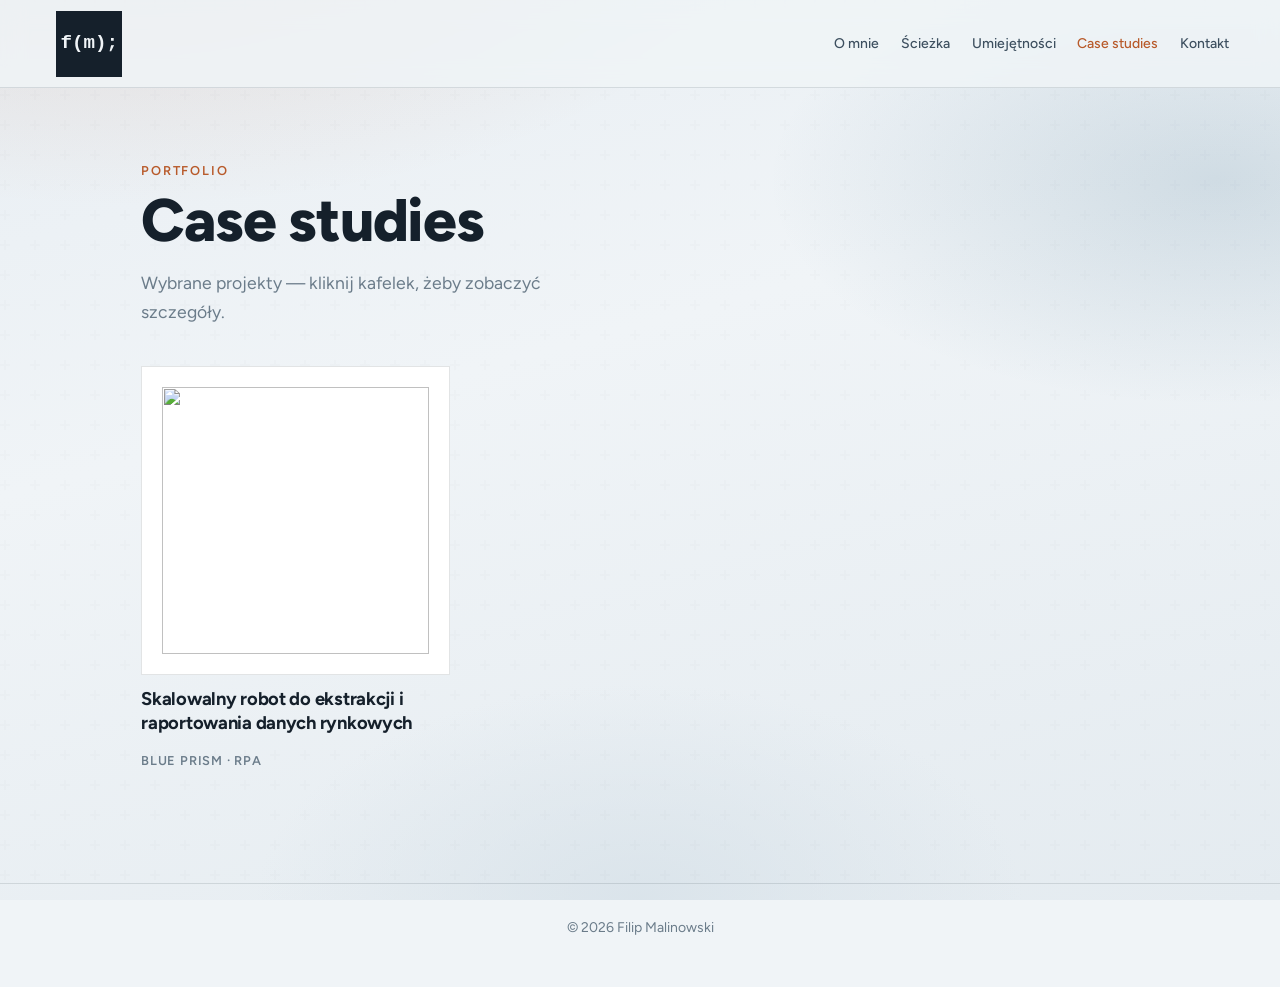
==== case-studies.html @ 64174228 "Add files via upload" ====
<!DOCTYPE html>
<html lang="pl">
<head>
  <meta charset="UTF-8">
  <meta name="viewport" content="width=device-width, initial-scale=1.0">
  <title>Case studies — Filip Malinowski</title>
  <meta name="description" content="Wybrane projekty i realizacje Filipa Malinowskiego.">
  <link rel="preconnect" href="https://fonts.googleapis.com">
  <link rel="preconnect" href="https://fonts.gstatic.com" crossorigin>
  <link href="https://fonts.googleapis.com/css2?family=Figtree:wght@400;500;600;700;800&display=swap" rel="stylesheet">
  <link rel="stylesheet" href="style.css">
</head>
<body>
  <div class="page-bg" aria-hidden="true"></div>

  <header class="site-header">
    <a class="logo" href="index.html">f(m);</a>
    <nav class="nav" aria-label="Główne">
      <a href="index.html#o-mnie">O mnie</a>
      <a href="index.html#sciezka">Ścieżka</a>
      <a href="index.html#umiejetnosci">Umiejętności</a>
      <a href="case-studies.html" aria-current="page">Case studies</a>
      <a href="index.html#kontakt">Kontakt</a>
    </nav>
  </header>

  <main class="page-main cs-page">
    <header class="page-hero">
      <p class="eyebrow">Portfolio</p>
      <h1>Case studies</h1>
      <p class="page-lead">Wybrane projekty — kliknij kafelek, żeby zobaczyć szczegóły.</p>
    </header>

    <section class="section cs-tiles" aria-label="Lista projektów">
      <a class="cs-tile" href="cs1.html">
        <div class="cs-tile-media">
          <img src="assets/Case_studies/cs1/worldometers-fb.jpg" alt="" width="640" height="360">
        </div>
        <h2 class="cs-tile-title">Skalowalny robot do ekstrakcji i raportowania danych rynkowych</h2>
        <p class="cs-tile-tag">Blue Prism · RPA</p>
      </a>
    </section>
  </main>

  <footer class="site-footer">
    <p>© <span id="year"></span> Filip Malinowski</p>
  </footer>

  <script>
    document.getElementById("year").textContent = new Date().getFullYear();
  </script>
</body>
</html>
---- style.css ----
/* Filip Malinowski — CV page
   Direction: cool graphite + copper accent, process-flow atmosphere */

:root {
  --ink: #15202b;
  --ink-soft: #3d4f5f;
  --muted: #6b7c8a;
  --paper: #f0f4f7;
  --paper-deep: #d9e3ea;
  --accent: #b85a2a;
  --accent-deep: #8f431c;
  --line: rgba(21, 32, 43, 0.12);
  --header-h: 5.5rem;
  --ease: cubic-bezier(0.22, 1, 0.36, 1);
  --font-logo: Consolas, "Cascadia Code", "Cascadia Mono", "Courier New", monospace;
  --font-display: "Figtree", sans-serif;
  --font-body: "Figtree", sans-serif;
}

*,
*::before,
*::after {
  box-sizing: border-box;
  margin: 0;
  padding: 0;
}

html {
  scroll-behavior: smooth;
}

body {
  font-family: var(--font-body);
  font-size: 1.0625rem;
  line-height: 1.65;
  color: var(--ink);
  background: var(--paper);
  min-height: 100vh;
  overflow-x: hidden;
}

.page-bg {
  position: fixed;
  inset: 0;
  z-index: -1;
  background:
    radial-gradient(ellipse 90% 60% at 10% -10%, rgba(184, 90, 42, 0.14), transparent 55%),
    radial-gradient(ellipse 70% 50% at 95% 20%, rgba(61, 110, 140, 0.18), transparent 50%),
    radial-gradient(ellipse 50% 40% at 50% 100%, rgba(217, 227, 234, 0.9), transparent 60%),
    linear-gradient(165deg, #e8eef3 0%, #f0f4f7 40%, #e4ebf0 100%);
}

.page-bg::after {
  content: "";
  position: absolute;
  inset: 0;
  opacity: 0.35;
  background-image: url("data:image/svg+xml,%3Csvg width='60' height='60' viewBox='0 0 60 60' xmlns='http://www.w3.org/2000/svg'%3E%3Cg fill='none' fill-rule='evenodd'%3E%3Cg fill='%2315202b' fill-opacity='0.04'%3E%3Cpath d='M36 34v-4h-2v4h-4v2h4v4h2v-4h4v-2h-4zm0-30V0h-2v4h-4v2h4v4h2V6h4V4h-4zM6 34v-4H4v4H0v2h4v4h2v-4h4v-2H6zM6 4V0H4v4H0v2h4v4h2V6h4V4H6z'/%3E%3C/g%3E%3C/g%3E%3C/svg%3E");
}

a {
  color: inherit;
  text-decoration-thickness: 1px;
  text-underline-offset: 0.2em;
  transition: color 0.25s var(--ease);
}

a:hover {
  color: var(--accent);
}

img {
  max-width: 100%;
  display: block;
}

ul {
  list-style: none;
}

/* —— Header —— */
.site-header {
  position: sticky;
  top: 0;
  z-index: 50;
  display: flex;
  align-items: center;
  justify-content: space-between;
  gap: 1.5rem;
  height: var(--header-h);
  padding: 0 clamp(1.25rem, 4vw, 3.5rem);
  background: rgba(240, 244, 247, 0.82);
  backdrop-filter: blur(12px);
  border-bottom: 1px solid var(--line);
}

.logo {
  font-family: var(--font-logo);
  font-weight: 700;
  font-size: 1.2rem;
  letter-spacing: 0;
  text-decoration: none;
  color: #f0f4f7;
  background: var(--ink);
  width: 4.125rem;
  height: 4.125rem;
  margin: 5px;
  display: inline-flex;
  align-items: center;
  justify-content: center;
  flex-shrink: 0;
  transition: background 0.25s var(--ease), color 0.25s var(--ease);
}

.logo:hover {
  background: var(--accent);
  color: #fff;
}

.nav {
  display: flex;
  flex-wrap: wrap;
  justify-content: flex-end;
  gap: 0.35rem 1.35rem;
}

.nav a {
  font-size: 0.875rem;
  font-weight: 500;
  color: var(--ink-soft);
  text-decoration: none;
}

.nav a:hover {
  color: var(--accent);
}

/* —— Hero —— */
.hero {
  display: grid;
  grid-template-columns: 1.15fr 0.85fr;
  gap: clamp(2rem, 5vw, 4rem);
  align-items: center;
  min-height: calc(100vh - var(--header-h));
  padding: clamp(2.5rem, 6vw, 5rem) clamp(1.25rem, 4vw, 3.5rem);
  animation: fade-up 0.9s var(--ease) both;
}

.hero-brand {
  font-family: var(--font-display);
  font-weight: 800;
  font-size: clamp(2.75rem, 6.5vw, 4.75rem);
  line-height: 0.95;
  letter-spacing: -0.03em;
  color: var(--ink);
  margin-bottom: 1.25rem;
  animation: fade-up 0.9s var(--ease) 0.08s both;
}

.hero h1 {
  font-family: var(--font-display);
  font-weight: 700;
  font-size: clamp(1.35rem, 2.8vw, 1.85rem);
  line-height: 1.25;
  letter-spacing: -0.02em;
  color: var(--ink-soft);
  max-width: 22ch;
  margin-bottom: 1.25rem;
  animation: fade-up 0.9s var(--ease) 0.16s both;
}

.hero-lead {
  max-width: 36ch;
  color: var(--muted);
  margin-bottom: 2rem;
  animation: fade-up 0.9s var(--ease) 0.24s both;
}

.hero-actions {
  display: flex;
  flex-wrap: wrap;
  gap: 0.75rem 1rem;
  animation: fade-up 0.9s var(--ease) 0.32s both;
}

.btn {
  display: inline-flex;
  align-items: center;
  justify-content: center;
  padding: 0.85rem 1.5rem;
  font-family: var(--font-body);
  font-size: 0.95rem;
  font-weight: 600;
  text-decoration: none;
  border: 1.5px solid transparent;
  transition: background 0.3s var(--ease), color 0.3s var(--ease), border-color 0.3s var(--ease), transform 0.3s var(--ease);
}

.btn:hover {
  transform: translateY(-2px);
}

.btn-primary {
  background: var(--accent);
  color: #fff;
}

.btn-primary:hover {
  background: var(--accent-deep);
  color: #fff;
}

.btn-ghost {
  background: transparent;
  border-color: var(--ink);
  color: var(--ink);
}

.btn-ghost:hover {
  border-color: var(--accent);
  color: var(--accent);
}

.btn-download {
  gap: 0.55rem;
  background: var(--ink);
  border-color: var(--ink);
  color: #f0f4f7;
}

.btn-download:hover {
  background: var(--accent);
  border-color: var(--accent);
  color: #fff;
}

.btn-icon {
  flex-shrink: 0;
}

.hero-visual {
  position: relative;
  height: min(62vh, 480px);
  min-height: 280px;
  color: var(--accent);
  animation: fade-in 1.1s var(--ease) 0.2s both;
}

.flow-grid {
  position: absolute;
  inset: 8% 5%;
  display: grid;
  grid-template-columns: repeat(3, 1fr);
  grid-template-rows: repeat(3, 1fr);
  gap: 1rem;
}

.flow-grid span {
  background: linear-gradient(145deg, rgba(61, 110, 140, 0.12), rgba(184, 90, 42, 0.08));
  border: 1px solid var(--line);
  transform-origin: center;
  animation: block-pulse 4.5s var(--ease) infinite;
}

.flow-grid span:nth-child(1) { animation-delay: 0s; }
.flow-grid span:nth-child(2) { animation-delay: 0.35s; }
.flow-grid span:nth-child(3) { animation-delay: 0.7s; }
.flow-grid span:nth-child(4) { animation-delay: 0.2s; }
.flow-grid span:nth-child(5) {
  background: linear-gradient(145deg, rgba(184, 90, 42, 0.22), rgba(61, 110, 140, 0.1));
  animation-delay: 0.55s;
}
.flow-grid span:nth-child(6) { animation-delay: 0.9s; }
.flow-grid span:nth-child(7) { animation-delay: 0.4s; }
.flow-grid span:nth-child(8) { animation-delay: 0.75s; }
.flow-grid span:nth-child(9) { animation-delay: 1.1s; }

.flow-lines {
  position: absolute;
  inset: 0;
  width: 100%;
  height: 100%;
  opacity: 0.55;
  animation: draw-flow 2.2s var(--ease) 0.4s both;
}

.flow-lines path {
  stroke-dasharray: 600;
  stroke-dashoffset: 600;
  animation: stroke-draw 2s var(--ease) 0.5s forwards;
}

.flow-lines path:nth-of-type(2) {
  animation-delay: 0.9s;
}

/* —— Sections —— */
.section {
  padding: clamp(1.75rem, 4vw, 3rem) clamp(1.25rem, 4vw, 3.5rem);
  max-width: 1100px;
  margin: 0 auto;
}

.section-head {
  margin-bottom: 2rem;
}

.eyebrow {
  font-size: 0.8rem;
  font-weight: 600;
  letter-spacing: 0.14em;
  text-transform: uppercase;
  color: var(--accent);
  margin-bottom: 0.5rem;
}

.section-head h2 {
  font-family: var(--font-display);
  font-weight: 700;
  font-size: clamp(1.75rem, 3.5vw, 2.35rem);
  letter-spacing: -0.02em;
  line-height: 1.15;
}

.about-text {
  max-width: 58ch;
  color: var(--ink-soft);
  font-size: 1.1rem;
}

.about-layout {
  display: grid;
  grid-template-columns: 1fr minmax(200px, 280px);
  gap: clamp(1.75rem, 4vw, 3rem);
  align-items: center;
}

.about-photo {
  margin: 0;
  justify-self: end;
}

.about-photo img {
  width: 100%;
  height: auto;
  aspect-ratio: 4 / 5;
  object-fit: cover;
  object-position: center top;
  border-radius: 1.25rem;
  display: block;
}

/* —— Path / milestones —— */
.path-lead {
  margin-top: 0.75rem;
  color: var(--muted);
  max-width: 40ch;
}

.milestones {
  list-style: none;
  display: flex;
  flex-direction: column;
  gap: 0.35rem;
  border-left: 2px solid var(--line);
  margin-left: 0.7rem;
  padding-left: 0;
}

.milestone {
  position: relative;
  padding-left: clamp(1.5rem, 3vw, 2.25rem);
}

.milestone-toggle {
  width: 100%;
  display: grid;
  grid-template-columns: 1fr auto;
  gap: 0.75rem 1rem;
  align-items: start;
  padding: 1rem 0.35rem 1rem 0;
  border: none;
  background: transparent;
  text-align: left;
  cursor: pointer;
  color: inherit;
  font-family: inherit;
  transition: color 0.25s var(--ease);
}

.milestone-toggle:hover .milestone-title {
  color: var(--accent);
}

.milestone-dot {
  position: absolute;
  left: -0.7rem;
  top: 1.35rem;
  width: 14px;
  height: 14px;
  margin-left: -7px;
  border-radius: 50%;
  background: var(--paper);
  border: 2.5px solid var(--accent);
  box-sizing: border-box;
  transition: transform 0.4s var(--ease), background 0.35s var(--ease), box-shadow 0.4s var(--ease);
  z-index: 1;
}

.milestone[data-type="edu"] .milestone-dot {
  border-color: #3d6e8c;
}

.milestone.is-open .milestone-dot {
  background: var(--accent);
  transform: scale(1.35);
  box-shadow: 0 0 0 6px rgba(184, 90, 42, 0.18);
}

.milestone[data-type="edu"].is-open .milestone-dot {
  background: #3d6e8c;
  box-shadow: 0 0 0 6px rgba(61, 110, 140, 0.18);
}

.milestone-summary {
  display: flex;
  flex-direction: column;
  gap: 0.3rem;
  min-width: 0;
}

.milestone-top {
  display: flex;
  flex-wrap: wrap;
  align-items: center;
  gap: 0.5rem 0.75rem;
}

.milestone-top time {
  font-size: 0.85rem;
  font-weight: 600;
  color: var(--accent);
}

.milestone[data-type="edu"] .milestone-top time {
  color: #3d6e8c;
}

.milestone-badge {
  font-size: 0.7rem;
  font-weight: 600;
  letter-spacing: 0.08em;
  text-transform: uppercase;
  color: var(--muted);
  border: 1px solid var(--line);
  padding: 0.15rem 0.45rem;
}

.milestone-title {
  font-family: var(--font-display);
  font-size: clamp(1.05rem, 2.2vw, 1.25rem);
  font-weight: 700;
  line-height: 1.3;
  color: var(--ink);
  transition: color 0.25s var(--ease);
}

.milestone-place {
  font-size: 0.92rem;
  color: var(--muted);
  line-height: 1.4;
}

.milestone-chevron {
  width: 1.35rem;
  height: 1.35rem;
  margin-top: 0.15rem;
  position: relative;
  flex-shrink: 0;
  transition: transform 0.4s var(--ease);
}

.milestone-chevron::before,
.milestone-chevron::after {
  content: "";
  position: absolute;
  top: 50%;
  left: 50%;
  background: var(--ink-soft);
  transition: transform 0.4s var(--ease), opacity 0.3s var(--ease);
}

.milestone-chevron::before {
  width: 12px;
  height: 2px;
  transform: translate(-50%, -50%);
}

.milestone-chevron::after {
  width: 2px;
  height: 12px;
  transform: translate(-50%, -50%);
}

.milestone.is-open .milestone-chevron {
  transform: rotate(90deg);
}

.milestone.is-open .milestone-chevron::after {
  opacity: 0;
  transform: translate(-50%, -50%) scaleY(0);
}

.milestone-panel {
  display: grid;
  grid-template-rows: 0fr;
  transition: grid-template-rows 0.45s var(--ease);
}

.milestone.is-open .milestone-panel {
  grid-template-rows: 1fr;
}

.milestone-panel-inner {
  overflow: hidden;
  min-height: 0;
}

.milestone-panel-inner ul {
  display: flex;
  flex-direction: column;
  gap: 0.5rem;
  padding: 0 0 1.35rem;
  opacity: 0;
  transform: translateY(-0.5rem);
  transition: opacity 0.35s var(--ease) 0.05s, transform 0.4s var(--ease) 0.05s;
}

.milestone.is-open .milestone-panel-inner ul {
  opacity: 1;
  transform: translateY(0);
}

.milestone-panel-inner li {
  position: relative;
  padding-left: 1.1rem;
  color: var(--ink-soft);
  font-size: 0.98rem;
}

.milestone-panel-inner li::before {
  content: "";
  position: absolute;
  left: 0;
  top: 0.7em;
  width: 0.4rem;
  height: 1.5px;
  background: var(--accent);
}

.milestone[data-type="edu"] .milestone-panel-inner li::before {
  background: #3d6e8c;
}

/* —— Skills —— */
.skills-lead {
  margin-top: 0.75rem;
  color: var(--muted);
  max-width: 40ch;
}

.skills-icons {
  display: grid;
  grid-template-columns: repeat(6, minmax(0, 1fr));
  gap: clamp(1.25rem, 3vw, 2rem);
  list-style: none;
  margin-top: 0.5rem;
}

.skills-icons li {
  display: flex;
  flex-direction: column;
  align-items: center;
  gap: 0.75rem;
  text-align: center;
}

.skills-icons img {
  width: 3.5rem;
  height: 3.5rem;
  object-fit: contain;
  display: block;
  transition: transform 0.35s var(--ease);
}

.skills-icons li:hover img {
  transform: translateY(-4px);
}

.skills-icons span {
  font-family: var(--font-display);
  font-size: 0.95rem;
  font-weight: 600;
  color: var(--ink-soft);
}

/* —— Contact —— */
.contact {
  max-width: 1100px;
}

.contact-lead {
  margin-top: 0.75rem;
  color: var(--muted);
  max-width: 36ch;
}

.contact-layout {
  display: grid;
  grid-template-columns: minmax(18rem, 1.2fr) minmax(12rem, 0.8fr);
  gap: clamp(2rem, 5vw, 3.5rem);
  align-items: start;
  max-width: none;
}

.contact-list {
  display: flex;
  flex-direction: column;
  gap: 1.5rem;
  margin-top: 0;
}

.contact-list li {
  display: flex;
  flex-direction: column;
  gap: 0.35rem;
  padding-bottom: 1.25rem;
  border-bottom: 1px solid var(--line);
}

.contact-list span {
  font-size: 0.8rem;
  font-weight: 600;
  letter-spacing: 0.08em;
  text-transform: uppercase;
  color: var(--muted);
}

.contact-list a {
  font-family: var(--font-display);
  font-weight: 600;
  font-size: 1.15rem;
  text-decoration: none;
}

.contact-list a:hover {
  color: var(--accent);
}

.contact-form {
  display: flex;
  flex-direction: column;
  gap: 1.25rem;
  padding: clamp(1.25rem, 3vw, 1.75rem);
  border: 1.5px solid var(--line);
}

.form-row {
  display: flex;
  flex-direction: column;
  gap: 0.4rem;
}

.form-row label {
  font-size: 0.8rem;
  font-weight: 600;
  letter-spacing: 0.08em;
  text-transform: uppercase;
  color: var(--muted);
}

.form-row input,
.form-row textarea {
  font-family: var(--font-body);
  font-size: 1rem;
  color: var(--ink);
  background: transparent;
  border: none;
  border-bottom: 1.5px solid var(--line);
  padding: 0.65rem 0;
  outline: none;
  resize: vertical;
  transition: border-color 0.25s var(--ease);
}

.form-row input::placeholder,
.form-row textarea::placeholder {
  color: rgba(107, 124, 138, 0.55);
}

.form-row input:focus,
.form-row textarea:focus {
  border-bottom-color: var(--accent);
}

.form-honey {
  position: absolute;
  left: -9999px;
  opacity: 0;
  height: 0;
  width: 0;
  pointer-events: none;
}

.contact-form .btn {
  align-self: flex-start;
  margin-top: 0.25rem;
  cursor: pointer;
  border: none;
}

.contact-form .btn:disabled {
  opacity: 0.65;
  cursor: wait;
  transform: none;
}

.form-status {
  font-size: 0.95rem;
  color: var(--ink-soft);
}

.form-status.is-success {
  color: #2f6b4f;
}

.form-status.is-error {
  color: #a33b2b;
}

/* —— Case studies page —— */
.page-main {
  padding-bottom: clamp(2rem, 5vw, 4rem);
}

.page-hero {
  padding: clamp(2.5rem, 6vw, 4.5rem) clamp(1.25rem, 4vw, 3.5rem) clamp(1.5rem, 3vw, 2rem);
  max-width: 1100px;
  margin: 0 auto;
  animation: fade-up 0.8s var(--ease) both;
}

.page-hero h1 {
  font-family: var(--font-display);
  font-weight: 800;
  font-size: clamp(2.4rem, 5.5vw, 3.75rem);
  letter-spacing: -0.02em;
  line-height: 1.05;
  margin-bottom: 1rem;
}

.page-lead {
  max-width: 42ch;
  color: var(--muted);
  font-size: 1.1rem;
}

.nav a[aria-current="page"] {
  color: var(--accent);
}

.cs-tiles {
  display: grid;
  grid-template-columns: repeat(auto-fill, minmax(min(100%, 300px), 1fr));
  gap: clamp(1.5rem, 3vw, 2.25rem);
  max-width: 1100px;
  padding-top: 0.5rem;
}

.cs-tile {
  display: flex;
  flex-direction: column;
  gap: 0.85rem;
  text-decoration: none;
  color: inherit;
  outline: none;
  transition: transform 0.35s var(--ease);
}

.cs-tile:hover,
.cs-tile:focus-visible {
  transform: translateY(-4px);
}

.cs-tile-media {
  position: relative;
  overflow: hidden;
  aspect-ratio: 1 / 1;
  background: #fff;
  border: 1.5px solid var(--line);
  display: flex;
  align-items: center;
  justify-content: center;
  padding: 1.25rem;
  transition: border-color 0.35s var(--ease), box-shadow 0.35s var(--ease);
}

.cs-tile:hover .cs-tile-media,
.cs-tile:focus-visible .cs-tile-media {
  border-color: var(--accent);
  box-shadow: 0 0 0 3px rgba(184, 90, 42, 0.18);
}

.cs-tile-media img {
  width: 100%;
  height: 100%;
  object-fit: contain;
  display: block;
  transition: transform 0.5s var(--ease), filter 0.35s var(--ease);
}

.cs-tile:hover .cs-tile-media img,
.cs-tile:focus-visible .cs-tile-media img {
  transform: scale(1.03);
  filter: brightness(1.04);
}

.cs-tile-title {
  font-family: var(--font-display);
  font-size: 1.15rem;
  font-weight: 700;
  line-height: 1.3;
  letter-spacing: -0.015em;
  color: var(--ink);
  transition: color 0.25s var(--ease);
}

.cs-tile:hover .cs-tile-title,
.cs-tile:focus-visible .cs-tile-title {
  color: var(--accent);
}

.cs-tile-tag {
  font-size: 0.8rem;
  font-weight: 600;
  letter-spacing: 0.06em;
  text-transform: uppercase;
  color: var(--muted);
}

/* —— Case study detail —— */
.cs-detail-top {
  max-width: 1100px;
  padding-bottom: 0;
}

.cs-detail-top .cs-back {
  margin-bottom: 0;
}

.cs-layout {
  display: grid;
  grid-template-columns: minmax(10rem, 13rem) minmax(0, 1fr);
  gap: clamp(1rem, 2.5vw, 1.75rem);
  align-items: start;
  max-width: 1200px;
  padding-top: 1.5rem;
}

.cs-toc {
  position: sticky;
  top: calc(var(--header-h) + 1.25rem);
}

.cs-toc-label {
  font-size: 0.75rem;
  font-weight: 600;
  letter-spacing: 0.12em;
  text-transform: uppercase;
  color: var(--muted);
  margin-bottom: 1rem;
}

.cs-toc-nav {
  list-style: none;
  display: flex;
  flex-direction: column;
  gap: 0.65rem;
  border-left: 2px solid var(--line);
  padding-left: 1rem;
}

.cs-toc-nav a {
  display: block;
  font-size: 0.92rem;
  font-weight: 500;
  line-height: 1.35;
  color: var(--ink-soft);
  text-decoration: none;
  transition: color 0.25s var(--ease);
}

.cs-toc-nav a:hover {
  color: var(--accent);
}

.cs-back {
  display: inline-block;
  font-size: 0.9rem;
  font-weight: 600;
  color: var(--muted);
  text-decoration: none;
  margin-bottom: 1.75rem;
  transition: color 0.25s var(--ease);
}

.cs-back:hover {
  color: var(--accent);
}

.cs-article .case-tag {
  display: inline-block;
  font-size: 0.7rem;
  font-weight: 600;
  letter-spacing: 0.1em;
  text-transform: uppercase;
  color: var(--accent);
  border: 1px solid rgba(184, 90, 42, 0.35);
  padding: 0.2rem 0.5rem;
  margin-bottom: 1rem;
}

.cs-article-header {
  display: grid;
  grid-template-columns: minmax(0, 1fr) minmax(9rem, 11rem);
  gap: clamp(1.25rem, 3vw, 2rem);
  align-items: start;
  margin-bottom: 2rem;
}

.cs-article-header h1 {
  font-family: var(--font-display);
  font-size: clamp(1.6rem, 3.5vw, 2.35rem);
  font-weight: 700;
  letter-spacing: -0.02em;
  line-height: 1.2;
  margin: 0;
}

.cs-hero-image {
  margin: 0;
  padding: 0.85rem;
  background: #fff;
  border: 1.5px solid var(--line);
  align-self: start;
}

.cs-hero-image img {
  width: 100%;
  height: auto;
  display: block;
  object-fit: contain;
}

.cs-body {
  display: flex;
  flex-direction: column;
  gap: 1.75rem;
  min-width: 0;
}

.cs-content-row {
  display: grid;
  grid-template-columns: minmax(0, 1fr) minmax(11rem, 15rem);
  gap: clamp(1rem, 2.5vw, 1.75rem);
  align-items: start;
}

.cs-diagram {
  margin: 0;
  position: sticky;
  top: calc(var(--header-h) + 1rem);
}

.cs-diagram img {
  width: 100%;
  height: auto;
  display: block;
  background: transparent;
}

.cs-result {
  margin: clamp(2rem, 4vw, 2.75rem) 0 0;
}

.cs-result figcaption {
  font-size: 0.8rem;
  font-weight: 600;
  letter-spacing: 0.08em;
  text-transform: uppercase;
  color: var(--muted);
  margin-bottom: 0.75rem;
}

.cs-result img {
  width: 100%;
  height: auto;
  display: block;
  border: 1.5px solid var(--line);
  background: #fff;
}

.cs-body section {
  scroll-margin-top: calc(var(--header-h) + 1rem);
}

.cs-body h2 {
  font-family: var(--font-display);
  font-size: 1.15rem;
  font-weight: 700;
  margin-bottom: 0.65rem;
  color: var(--ink);
}

.cs-body p {
  color: var(--ink-soft);
  font-size: 1.05rem;
  max-width: 58ch;
}

.cs-body code {
  font-family: var(--font-logo);
  font-size: 0.88em;
  color: var(--ink);
  background: rgba(21, 32, 43, 0.06);
  padding: 0.1em 0.35em;
}

.cs-cta {
  margin-top: clamp(2.5rem, 5vw, 3.5rem);
  padding: clamp(1.5rem, 3.5vw, 2rem);
  border: 1.5px solid var(--line);
  display: grid;
  grid-template-columns: 1fr auto;
  gap: 1rem 1.5rem;
  align-items: end;
}

.cs-cta .eyebrow {
  grid-column: 1 / -1;
  margin-bottom: 0;
}

.cs-cta h2 {
  font-family: var(--font-display);
  font-size: clamp(1.35rem, 2.8vw, 1.75rem);
  font-weight: 700;
  letter-spacing: -0.02em;
  margin: 0;
  grid-column: 1;
}

.cs-cta p:not(.eyebrow) {
  color: var(--ink-soft);
  max-width: 40ch;
  margin: 0;
  grid-column: 1;
}

.cs-cta .btn {
  text-decoration: none;
  justify-self: end;
  align-self: center;
  grid-column: 2;
  grid-row: 2 / 4;
}

@media (max-width: 640px) {
  .cs-cta {
    grid-template-columns: 1fr;
  }

  .cs-cta .btn {
    grid-column: 1;
    grid-row: auto;
    justify-self: start;
  }
}

/* —— Footer —— */
.site-footer {
  padding: 2rem clamp(1.25rem, 4vw, 3.5rem) 3rem;
  border-top: 1px solid var(--line);
  text-align: center;
}

.site-footer p {
  font-size: 0.875rem;
  color: var(--muted);
}

/* —— Motion —— */
@keyframes fade-up {
  from {
    opacity: 0;
    transform: translateY(1.25rem);
  }
  to {
    opacity: 1;
    transform: translateY(0);
  }
}

@keyframes fade-in {
  from { opacity: 0; }
  to { opacity: 1; }
}

@keyframes block-pulse {
  0%, 100% { opacity: 0.55; transform: scale(1); }
  50% { opacity: 1; transform: scale(1.02); }
}

@keyframes stroke-draw {
  to { stroke-dashoffset: 0; }
}

@keyframes draw-flow {
  from { opacity: 0; }
  to { opacity: 0.55; }
}

@media (prefers-reduced-motion: reduce) {
  html { scroll-behavior: auto; }

  *,
  *::before,
  *::after {
    animation-duration: 0.01ms !important;
    animation-iteration-count: 1 !important;
    transition-duration: 0.01ms !important;
  }
}

/* —— Responsive —— */
@media (max-width: 900px) {
  .hero {
    grid-template-columns: 1fr;
    min-height: auto;
    padding-top: 2.5rem;
    padding-bottom: 2rem;
  }

  .hero-visual {
    order: -1;
    height: 220px;
    min-height: 200px;
  }

  .about-layout {
    grid-template-columns: 1fr;
  }

  .about-photo {
    justify-self: center;
    max-width: 220px;
    order: -1;
  }

  .contact-layout {
    grid-template-columns: 1fr;
  }

  .cs-layout {
    grid-template-columns: 1fr;
  }

  .cs-toc {
    position: static;
    padding-bottom: 1rem;
    border-bottom: 1px solid var(--line);
  }

  .cs-content-row {
    grid-template-columns: 1fr;
  }

  .cs-diagram {
    position: static;
    max-width: 280px;
    margin-inline: auto;
  }

  .cs-article-header {
    grid-template-columns: 1fr;
  }

  .cs-hero-image {
    max-width: 180px;
  }

  .skills-icons {
    grid-template-columns: repeat(3, minmax(0, 1fr));
  }
}

@media (max-width: 640px) {
  .site-header {
    flex-direction: column;
    height: auto;
    padding: 1rem 1.25rem;
    align-items: flex-start;
  }

  .nav {
    justify-content: flex-start;
    gap: 0.5rem 1rem;
  }

  .nav a {
    font-size: 0.8rem;
  }

  .skills-icons {
    grid-template-columns: repeat(2, minmax(0, 1fr));
  }
}
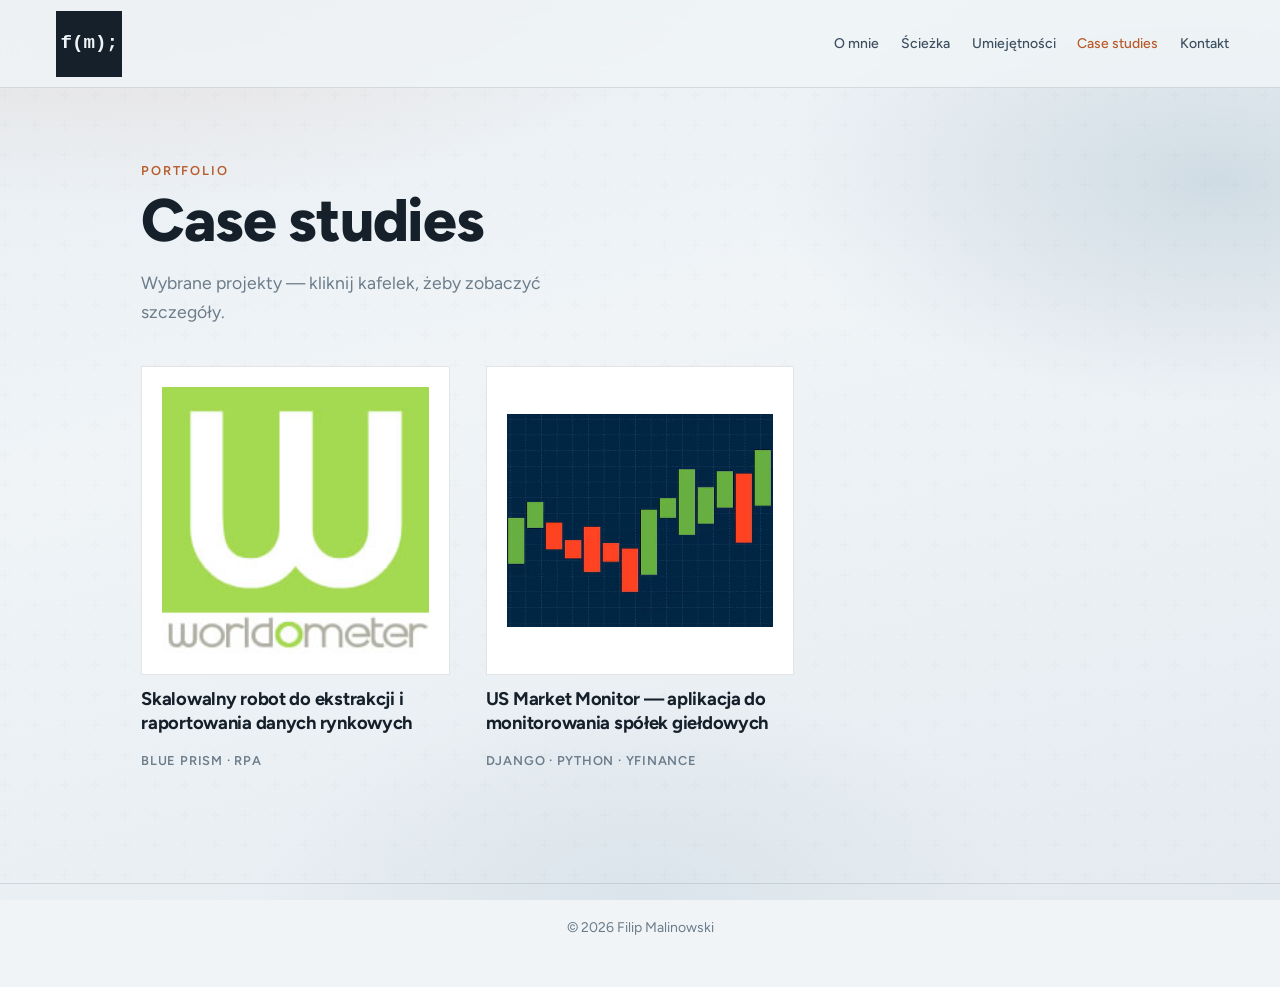
==== commit 37a6f176: "Aktualizacja i dodanie plików projektu" ====
--- a/case-studies.html
+++ b/case-studies.html
@@ -1,53 +1,61 @@
-<!DOCTYPE html>
-<html lang="pl">
-<head>
-  <meta charset="UTF-8">
-  <meta name="viewport" content="width=device-width, initial-scale=1.0">
-  <title>Case studies — Filip Malinowski</title>
-  <meta name="description" content="Wybrane projekty i realizacje Filipa Malinowskiego.">
-  <link rel="preconnect" href="https://fonts.googleapis.com">
-  <link rel="preconnect" href="https://fonts.gstatic.com" crossorigin>
-  <link href="https://fonts.googleapis.com/css2?family=Figtree:wght@400;500;600;700;800&display=swap" rel="stylesheet">
-  <link rel="stylesheet" href="style.css">
-</head>
-<body>
-  <div class="page-bg" aria-hidden="true"></div>
-
-  <header class="site-header">
-    <a class="logo" href="index.html">f(m);</a>
-    <nav class="nav" aria-label="Główne">
-      <a href="index.html#o-mnie">O mnie</a>
-      <a href="index.html#sciezka">Ścieżka</a>
-      <a href="index.html#umiejetnosci">Umiejętności</a>
-      <a href="case-studies.html" aria-current="page">Case studies</a>
-      <a href="index.html#kontakt">Kontakt</a>
-    </nav>
-  </header>
-
-  <main class="page-main cs-page">
-    <header class="page-hero">
-      <p class="eyebrow">Portfolio</p>
-      <h1>Case studies</h1>
-      <p class="page-lead">Wybrane projekty — kliknij kafelek, żeby zobaczyć szczegóły.</p>
-    </header>
-
-    <section class="section cs-tiles" aria-label="Lista projektów">
-      <a class="cs-tile" href="cs1.html">
-        <div class="cs-tile-media">
-          <img src="assets/Case_studies/cs1/worldometers-fb.jpg" alt="" width="640" height="360">
-        </div>
-        <h2 class="cs-tile-title">Skalowalny robot do ekstrakcji i raportowania danych rynkowych</h2>
-        <p class="cs-tile-tag">Blue Prism · RPA</p>
-      </a>
-    </section>
-  </main>
-
-  <footer class="site-footer">
-    <p>© <span id="year"></span> Filip Malinowski</p>
-  </footer>
-
-  <script>
-    document.getElementById("year").textContent = new Date().getFullYear();
-  </script>
-</body>
-</html>
+<!DOCTYPE html>
+<html lang="pl">
+<head>
+  <meta charset="UTF-8">
+  <meta name="viewport" content="width=device-width, initial-scale=1.0">
+  <title>Case studies — Filip Malinowski</title>
+  <meta name="description" content="Wybrane projekty i realizacje Filipa Malinowskiego.">
+  <link rel="preconnect" href="https://fonts.googleapis.com">
+  <link rel="preconnect" href="https://fonts.gstatic.com" crossorigin>
+  <link href="https://fonts.googleapis.com/css2?family=Figtree:wght@400;500;600;700;800&display=swap" rel="stylesheet">
+  <link rel="stylesheet" href="style.css">
+</head>
+<body>
+  <div class="page-bg" aria-hidden="true"></div>
+
+  <header class="site-header">
+    <a class="logo" href="index.html">f(m);</a>
+    <nav class="nav" aria-label="Główne">
+      <a href="index.html#o-mnie">O mnie</a>
+      <a href="index.html#sciezka">Ścieżka</a>
+      <a href="index.html#umiejetnosci">Umiejętności</a>
+      <a href="case-studies.html" aria-current="page">Case studies</a>
+      <a href="index.html#kontakt">Kontakt</a>
+    </nav>
+  </header>
+
+  <main class="page-main cs-page">
+    <header class="page-hero">
+      <p class="eyebrow">Portfolio</p>
+      <h1>Case studies</h1>
+      <p class="page-lead">Wybrane projekty — kliknij kafelek, żeby zobaczyć szczegóły.</p>
+    </header>
+
+    <section class="section cs-tiles" aria-label="Lista projektów">
+      <a class="cs-tile" href="cs1.html">
+        <div class="cs-tile-media">
+          <img src="assets/Case_studies/cs1/worldometers-fb.jpg" alt="" width="640" height="360">
+        </div>
+        <h2 class="cs-tile-title">Skalowalny robot do ekstrakcji i raportowania danych rynkowych</h2>
+        <p class="cs-tile-tag">Blue Prism · RPA</p>
+      </a>
+
+      <a class="cs-tile" href="cs2.html">
+        <div class="cs-tile-media">
+          <img src="assets/Case_studies/cs2/stock_logo.jpg" alt="" width="521" height="416">
+        </div>
+        <h2 class="cs-tile-title">US Market Monitor — aplikacja do monitorowania spółek giełdowych</h2>
+        <p class="cs-tile-tag">Django · Python · yfinance</p>
+      </a>
+    </section>
+  </main>
+
+  <footer class="site-footer">
+    <p>© <span id="year"></span> Filip Malinowski</p>
+  </footer>
+
+  <script>
+    document.getElementById("year").textContent = new Date().getFullYear();
+  </script>
+</body>
+</html>
--- a/style.css
+++ b/style.css
@@ -1,1227 +1,1277 @@
-/* Filip Malinowski — CV page
-   Direction: cool graphite + copper accent, process-flow atmosphere */
-
-:root {
-  --ink: #15202b;
-  --ink-soft: #3d4f5f;
-  --muted: #6b7c8a;
-  --paper: #f0f4f7;
-  --paper-deep: #d9e3ea;
-  --accent: #b85a2a;
-  --accent-deep: #8f431c;
-  --line: rgba(21, 32, 43, 0.12);
-  --header-h: 5.5rem;
-  --ease: cubic-bezier(0.22, 1, 0.36, 1);
-  --font-logo: Consolas, "Cascadia Code", "Cascadia Mono", "Courier New", monospace;
-  --font-display: "Figtree", sans-serif;
-  --font-body: "Figtree", sans-serif;
-}
-
-*,
-*::before,
-*::after {
-  box-sizing: border-box;
-  margin: 0;
-  padding: 0;
-}
-
-html {
-  scroll-behavior: smooth;
-}
-
-body {
-  font-family: var(--font-body);
-  font-size: 1.0625rem;
-  line-height: 1.65;
-  color: var(--ink);
-  background: var(--paper);
-  min-height: 100vh;
-  overflow-x: hidden;
-}
-
-.page-bg {
-  position: fixed;
-  inset: 0;
-  z-index: -1;
-  background:
-    radial-gradient(ellipse 90% 60% at 10% -10%, rgba(184, 90, 42, 0.14), transparent 55%),
-    radial-gradient(ellipse 70% 50% at 95% 20%, rgba(61, 110, 140, 0.18), transparent 50%),
-    radial-gradient(ellipse 50% 40% at 50% 100%, rgba(217, 227, 234, 0.9), transparent 60%),
-    linear-gradient(165deg, #e8eef3 0%, #f0f4f7 40%, #e4ebf0 100%);
-}
-
-.page-bg::after {
-  content: "";
-  position: absolute;
-  inset: 0;
-  opacity: 0.35;
-  background-image: url("data:image/svg+xml,%3Csvg width='60' height='60' viewBox='0 0 60 60' xmlns='http://www.w3.org/2000/svg'%3E%3Cg fill='none' fill-rule='evenodd'%3E%3Cg fill='%2315202b' fill-opacity='0.04'%3E%3Cpath d='M36 34v-4h-2v4h-4v2h4v4h2v-4h4v-2h-4zm0-30V0h-2v4h-4v2h4v4h2V6h4V4h-4zM6 34v-4H4v4H0v2h4v4h2v-4h4v-2H6zM6 4V0H4v4H0v2h4v4h2V6h4V4H6z'/%3E%3C/g%3E%3C/g%3E%3C/svg%3E");
-}
-
-a {
-  color: inherit;
-  text-decoration-thickness: 1px;
-  text-underline-offset: 0.2em;
-  transition: color 0.25s var(--ease);
-}
-
-a:hover {
-  color: var(--accent);
-}
-
-img {
-  max-width: 100%;
-  display: block;
-}
-
-ul {
-  list-style: none;
-}
-
-/* —— Header —— */
-.site-header {
-  position: sticky;
-  top: 0;
-  z-index: 50;
-  display: flex;
-  align-items: center;
-  justify-content: space-between;
-  gap: 1.5rem;
-  height: var(--header-h);
-  padding: 0 clamp(1.25rem, 4vw, 3.5rem);
-  background: rgba(240, 244, 247, 0.82);
-  backdrop-filter: blur(12px);
-  border-bottom: 1px solid var(--line);
-}
-
-.logo {
-  font-family: var(--font-logo);
-  font-weight: 700;
-  font-size: 1.2rem;
-  letter-spacing: 0;
-  text-decoration: none;
-  color: #f0f4f7;
-  background: var(--ink);
-  width: 4.125rem;
-  height: 4.125rem;
-  margin: 5px;
-  display: inline-flex;
-  align-items: center;
-  justify-content: center;
-  flex-shrink: 0;
-  transition: background 0.25s var(--ease), color 0.25s var(--ease);
-}
-
-.logo:hover {
-  background: var(--accent);
-  color: #fff;
-}
-
-.nav {
-  display: flex;
-  flex-wrap: wrap;
-  justify-content: flex-end;
-  gap: 0.35rem 1.35rem;
-}
-
-.nav a {
-  font-size: 0.875rem;
-  font-weight: 500;
-  color: var(--ink-soft);
-  text-decoration: none;
-}
-
-.nav a:hover {
-  color: var(--accent);
-}
-
-/* —— Hero —— */
-.hero {
-  display: grid;
-  grid-template-columns: 1.15fr 0.85fr;
-  gap: clamp(2rem, 5vw, 4rem);
-  align-items: center;
-  min-height: calc(100vh - var(--header-h));
-  padding: clamp(2.5rem, 6vw, 5rem) clamp(1.25rem, 4vw, 3.5rem);
-  animation: fade-up 0.9s var(--ease) both;
-}
-
-.hero-brand {
-  font-family: var(--font-display);
-  font-weight: 800;
-  font-size: clamp(2.75rem, 6.5vw, 4.75rem);
-  line-height: 0.95;
-  letter-spacing: -0.03em;
-  color: var(--ink);
-  margin-bottom: 1.25rem;
-  animation: fade-up 0.9s var(--ease) 0.08s both;
-}
-
-.hero h1 {
-  font-family: var(--font-display);
-  font-weight: 700;
-  font-size: clamp(1.35rem, 2.8vw, 1.85rem);
-  line-height: 1.25;
-  letter-spacing: -0.02em;
-  color: var(--ink-soft);
-  max-width: 22ch;
-  margin-bottom: 1.25rem;
-  animation: fade-up 0.9s var(--ease) 0.16s both;
-}
-
-.hero-lead {
-  max-width: 36ch;
-  color: var(--muted);
-  margin-bottom: 2rem;
-  animation: fade-up 0.9s var(--ease) 0.24s both;
-}
-
-.hero-actions {
-  display: flex;
-  flex-wrap: wrap;
-  gap: 0.75rem 1rem;
-  animation: fade-up 0.9s var(--ease) 0.32s both;
-}
-
-.btn {
-  display: inline-flex;
-  align-items: center;
-  justify-content: center;
-  padding: 0.85rem 1.5rem;
-  font-family: var(--font-body);
-  font-size: 0.95rem;
-  font-weight: 600;
-  text-decoration: none;
-  border: 1.5px solid transparent;
-  transition: background 0.3s var(--ease), color 0.3s var(--ease), border-color 0.3s var(--ease), transform 0.3s var(--ease);
-}
-
-.btn:hover {
-  transform: translateY(-2px);
-}
-
-.btn-primary {
-  background: var(--accent);
-  color: #fff;
-}
-
-.btn-primary:hover {
-  background: var(--accent-deep);
-  color: #fff;
-}
-
-.btn-ghost {
-  background: transparent;
-  border-color: var(--ink);
-  color: var(--ink);
-}
-
-.btn-ghost:hover {
-  border-color: var(--accent);
-  color: var(--accent);
-}
-
-.btn-download {
-  gap: 0.55rem;
-  background: var(--ink);
-  border-color: var(--ink);
-  color: #f0f4f7;
-}
-
-.btn-download:hover {
-  background: var(--accent);
-  border-color: var(--accent);
-  color: #fff;
-}
-
-.btn-icon {
-  flex-shrink: 0;
-}
-
-.hero-visual {
-  position: relative;
-  height: min(62vh, 480px);
-  min-height: 280px;
-  color: var(--accent);
-  animation: fade-in 1.1s var(--ease) 0.2s both;
-}
-
-.flow-grid {
-  position: absolute;
-  inset: 8% 5%;
-  display: grid;
-  grid-template-columns: repeat(3, 1fr);
-  grid-template-rows: repeat(3, 1fr);
-  gap: 1rem;
-}
-
-.flow-grid span {
-  background: linear-gradient(145deg, rgba(61, 110, 140, 0.12), rgba(184, 90, 42, 0.08));
-  border: 1px solid var(--line);
-  transform-origin: center;
-  animation: block-pulse 4.5s var(--ease) infinite;
-}
-
-.flow-grid span:nth-child(1) { animation-delay: 0s; }
-.flow-grid span:nth-child(2) { animation-delay: 0.35s; }
-.flow-grid span:nth-child(3) { animation-delay: 0.7s; }
-.flow-grid span:nth-child(4) { animation-delay: 0.2s; }
-.flow-grid span:nth-child(5) {
-  background: linear-gradient(145deg, rgba(184, 90, 42, 0.22), rgba(61, 110, 140, 0.1));
-  animation-delay: 0.55s;
-}
-.flow-grid span:nth-child(6) { animation-delay: 0.9s; }
-.flow-grid span:nth-child(7) { animation-delay: 0.4s; }
-.flow-grid span:nth-child(8) { animation-delay: 0.75s; }
-.flow-grid span:nth-child(9) { animation-delay: 1.1s; }
-
-.flow-lines {
-  position: absolute;
-  inset: 0;
-  width: 100%;
-  height: 100%;
-  opacity: 0.55;
-  animation: draw-flow 2.2s var(--ease) 0.4s both;
-}
-
-.flow-lines path {
-  stroke-dasharray: 600;
-  stroke-dashoffset: 600;
-  animation: stroke-draw 2s var(--ease) 0.5s forwards;
-}
-
-.flow-lines path:nth-of-type(2) {
-  animation-delay: 0.9s;
-}
-
-/* —— Sections —— */
-.section {
-  padding: clamp(1.75rem, 4vw, 3rem) clamp(1.25rem, 4vw, 3.5rem);
-  max-width: 1100px;
-  margin: 0 auto;
-}
-
-.section-head {
-  margin-bottom: 2rem;
-}
-
-.eyebrow {
-  font-size: 0.8rem;
-  font-weight: 600;
-  letter-spacing: 0.14em;
-  text-transform: uppercase;
-  color: var(--accent);
-  margin-bottom: 0.5rem;
-}
-
-.section-head h2 {
-  font-family: var(--font-display);
-  font-weight: 700;
-  font-size: clamp(1.75rem, 3.5vw, 2.35rem);
-  letter-spacing: -0.02em;
-  line-height: 1.15;
-}
-
-.about-text {
-  max-width: 58ch;
-  color: var(--ink-soft);
-  font-size: 1.1rem;
-}
-
-.about-layout {
-  display: grid;
-  grid-template-columns: 1fr minmax(200px, 280px);
-  gap: clamp(1.75rem, 4vw, 3rem);
-  align-items: center;
-}
-
-.about-photo {
-  margin: 0;
-  justify-self: end;
-}
-
-.about-photo img {
-  width: 100%;
-  height: auto;
-  aspect-ratio: 4 / 5;
-  object-fit: cover;
-  object-position: center top;
-  border-radius: 1.25rem;
-  display: block;
-}
-
-/* —— Path / milestones —— */
-.path-lead {
-  margin-top: 0.75rem;
-  color: var(--muted);
-  max-width: 40ch;
-}
-
-.milestones {
-  list-style: none;
-  display: flex;
-  flex-direction: column;
-  gap: 0.35rem;
-  border-left: 2px solid var(--line);
-  margin-left: 0.7rem;
-  padding-left: 0;
-}
-
-.milestone {
-  position: relative;
-  padding-left: clamp(1.5rem, 3vw, 2.25rem);
-}
-
-.milestone-toggle {
-  width: 100%;
-  display: grid;
-  grid-template-columns: 1fr auto;
-  gap: 0.75rem 1rem;
-  align-items: start;
-  padding: 1rem 0.35rem 1rem 0;
-  border: none;
-  background: transparent;
-  text-align: left;
-  cursor: pointer;
-  color: inherit;
-  font-family: inherit;
-  transition: color 0.25s var(--ease);
-}
-
-.milestone-toggle:hover .milestone-title {
-  color: var(--accent);
-}
-
-.milestone-dot {
-  position: absolute;
-  left: -0.7rem;
-  top: 1.35rem;
-  width: 14px;
-  height: 14px;
-  margin-left: -7px;
-  border-radius: 50%;
-  background: var(--paper);
-  border: 2.5px solid var(--accent);
-  box-sizing: border-box;
-  transition: transform 0.4s var(--ease), background 0.35s var(--ease), box-shadow 0.4s var(--ease);
-  z-index: 1;
-}
-
-.milestone[data-type="edu"] .milestone-dot {
-  border-color: #3d6e8c;
-}
-
-.milestone.is-open .milestone-dot {
-  background: var(--accent);
-  transform: scale(1.35);
-  box-shadow: 0 0 0 6px rgba(184, 90, 42, 0.18);
-}
-
-.milestone[data-type="edu"].is-open .milestone-dot {
-  background: #3d6e8c;
-  box-shadow: 0 0 0 6px rgba(61, 110, 140, 0.18);
-}
-
-.milestone-summary {
-  display: flex;
-  flex-direction: column;
-  gap: 0.3rem;
-  min-width: 0;
-}
-
-.milestone-top {
-  display: flex;
-  flex-wrap: wrap;
-  align-items: center;
-  gap: 0.5rem 0.75rem;
-}
-
-.milestone-top time {
-  font-size: 0.85rem;
-  font-weight: 600;
-  color: var(--accent);
-}
-
-.milestone[data-type="edu"] .milestone-top time {
-  color: #3d6e8c;
-}
-
-.milestone-badge {
-  font-size: 0.7rem;
-  font-weight: 600;
-  letter-spacing: 0.08em;
-  text-transform: uppercase;
-  color: var(--muted);
-  border: 1px solid var(--line);
-  padding: 0.15rem 0.45rem;
-}
-
-.milestone-title {
-  font-family: var(--font-display);
-  font-size: clamp(1.05rem, 2.2vw, 1.25rem);
-  font-weight: 700;
-  line-height: 1.3;
-  color: var(--ink);
-  transition: color 0.25s var(--ease);
-}
-
-.milestone-place {
-  font-size: 0.92rem;
-  color: var(--muted);
-  line-height: 1.4;
-}
-
-.milestone-chevron {
-  width: 1.35rem;
-  height: 1.35rem;
-  margin-top: 0.15rem;
-  position: relative;
-  flex-shrink: 0;
-  transition: transform 0.4s var(--ease);
-}
-
-.milestone-chevron::before,
-.milestone-chevron::after {
-  content: "";
-  position: absolute;
-  top: 50%;
-  left: 50%;
-  background: var(--ink-soft);
-  transition: transform 0.4s var(--ease), opacity 0.3s var(--ease);
-}
-
-.milestone-chevron::before {
-  width: 12px;
-  height: 2px;
-  transform: translate(-50%, -50%);
-}
-
-.milestone-chevron::after {
-  width: 2px;
-  height: 12px;
-  transform: translate(-50%, -50%);
-}
-
-.milestone.is-open .milestone-chevron {
-  transform: rotate(90deg);
-}
-
-.milestone.is-open .milestone-chevron::after {
-  opacity: 0;
-  transform: translate(-50%, -50%) scaleY(0);
-}
-
-.milestone-panel {
-  display: grid;
-  grid-template-rows: 0fr;
-  transition: grid-template-rows 0.45s var(--ease);
-}
-
-.milestone.is-open .milestone-panel {
-  grid-template-rows: 1fr;
-}
-
-.milestone-panel-inner {
-  overflow: hidden;
-  min-height: 0;
-}
-
-.milestone-panel-inner ul {
-  display: flex;
-  flex-direction: column;
-  gap: 0.5rem;
-  padding: 0 0 1.35rem;
-  opacity: 0;
-  transform: translateY(-0.5rem);
-  transition: opacity 0.35s var(--ease) 0.05s, transform 0.4s var(--ease) 0.05s;
-}
-
-.milestone.is-open .milestone-panel-inner ul {
-  opacity: 1;
-  transform: translateY(0);
-}
-
-.milestone-panel-inner li {
-  position: relative;
-  padding-left: 1.1rem;
-  color: var(--ink-soft);
-  font-size: 0.98rem;
-}
-
-.milestone-panel-inner li::before {
-  content: "";
-  position: absolute;
-  left: 0;
-  top: 0.7em;
-  width: 0.4rem;
-  height: 1.5px;
-  background: var(--accent);
-}
-
-.milestone[data-type="edu"] .milestone-panel-inner li::before {
-  background: #3d6e8c;
-}
-
-/* —— Skills —— */
-.skills-lead {
-  margin-top: 0.75rem;
-  color: var(--muted);
-  max-width: 40ch;
-}
-
-.skills-icons {
-  display: grid;
-  grid-template-columns: repeat(6, minmax(0, 1fr));
-  gap: clamp(1.25rem, 3vw, 2rem);
-  list-style: none;
-  margin-top: 0.5rem;
-}
-
-.skills-icons li {
-  display: flex;
-  flex-direction: column;
-  align-items: center;
-  gap: 0.75rem;
-  text-align: center;
-}
-
-.skills-icons img {
-  width: 3.5rem;
-  height: 3.5rem;
-  object-fit: contain;
-  display: block;
-  transition: transform 0.35s var(--ease);
-}
-
-.skills-icons li:hover img {
-  transform: translateY(-4px);
-}
-
-.skills-icons span {
-  font-family: var(--font-display);
-  font-size: 0.95rem;
-  font-weight: 600;
-  color: var(--ink-soft);
-}
-
-/* —— Contact —— */
-.contact {
-  max-width: 1100px;
-}
-
-.contact-lead {
-  margin-top: 0.75rem;
-  color: var(--muted);
-  max-width: 36ch;
-}
-
-.contact-layout {
-  display: grid;
-  grid-template-columns: minmax(18rem, 1.2fr) minmax(12rem, 0.8fr);
-  gap: clamp(2rem, 5vw, 3.5rem);
-  align-items: start;
-  max-width: none;
-}
-
-.contact-list {
-  display: flex;
-  flex-direction: column;
-  gap: 1.5rem;
-  margin-top: 0;
-}
-
-.contact-list li {
-  display: flex;
-  flex-direction: column;
-  gap: 0.35rem;
-  padding-bottom: 1.25rem;
-  border-bottom: 1px solid var(--line);
-}
-
-.contact-list span {
-  font-size: 0.8rem;
-  font-weight: 600;
-  letter-spacing: 0.08em;
-  text-transform: uppercase;
-  color: var(--muted);
-}
-
-.contact-list a {
-  font-family: var(--font-display);
-  font-weight: 600;
-  font-size: 1.15rem;
-  text-decoration: none;
-}
-
-.contact-list a:hover {
-  color: var(--accent);
-}
-
-.contact-form {
-  display: flex;
-  flex-direction: column;
-  gap: 1.25rem;
-  padding: clamp(1.25rem, 3vw, 1.75rem);
-  border: 1.5px solid var(--line);
-}
-
-.form-row {
-  display: flex;
-  flex-direction: column;
-  gap: 0.4rem;
-}
-
-.form-row label {
-  font-size: 0.8rem;
-  font-weight: 600;
-  letter-spacing: 0.08em;
-  text-transform: uppercase;
-  color: var(--muted);
-}
-
-.form-row input,
-.form-row textarea {
-  font-family: var(--font-body);
-  font-size: 1rem;
-  color: var(--ink);
-  background: transparent;
-  border: none;
-  border-bottom: 1.5px solid var(--line);
-  padding: 0.65rem 0;
-  outline: none;
-  resize: vertical;
-  transition: border-color 0.25s var(--ease);
-}
-
-.form-row input::placeholder,
-.form-row textarea::placeholder {
-  color: rgba(107, 124, 138, 0.55);
-}
-
-.form-row input:focus,
-.form-row textarea:focus {
-  border-bottom-color: var(--accent);
-}
-
-.form-honey {
-  position: absolute;
-  left: -9999px;
-  opacity: 0;
-  height: 0;
-  width: 0;
-  pointer-events: none;
-}
-
-.contact-form .btn {
-  align-self: flex-start;
-  margin-top: 0.25rem;
-  cursor: pointer;
-  border: none;
-}
-
-.contact-form .btn:disabled {
-  opacity: 0.65;
-  cursor: wait;
-  transform: none;
-}
-
-.form-status {
-  font-size: 0.95rem;
-  color: var(--ink-soft);
-}
-
-.form-status.is-success {
-  color: #2f6b4f;
-}
-
-.form-status.is-error {
-  color: #a33b2b;
-}
-
-/* —— Case studies page —— */
-.page-main {
-  padding-bottom: clamp(2rem, 5vw, 4rem);
-}
-
-.page-hero {
-  padding: clamp(2.5rem, 6vw, 4.5rem) clamp(1.25rem, 4vw, 3.5rem) clamp(1.5rem, 3vw, 2rem);
-  max-width: 1100px;
-  margin: 0 auto;
-  animation: fade-up 0.8s var(--ease) both;
-}
-
-.page-hero h1 {
-  font-family: var(--font-display);
-  font-weight: 800;
-  font-size: clamp(2.4rem, 5.5vw, 3.75rem);
-  letter-spacing: -0.02em;
-  line-height: 1.05;
-  margin-bottom: 1rem;
-}
-
-.page-lead {
-  max-width: 42ch;
-  color: var(--muted);
-  font-size: 1.1rem;
-}
-
-.nav a[aria-current="page"] {
-  color: var(--accent);
-}
-
-.cs-tiles {
-  display: grid;
-  grid-template-columns: repeat(auto-fill, minmax(min(100%, 300px), 1fr));
-  gap: clamp(1.5rem, 3vw, 2.25rem);
-  max-width: 1100px;
-  padding-top: 0.5rem;
-}
-
-.cs-tile {
-  display: flex;
-  flex-direction: column;
-  gap: 0.85rem;
-  text-decoration: none;
-  color: inherit;
-  outline: none;
-  transition: transform 0.35s var(--ease);
-}
-
-.cs-tile:hover,
-.cs-tile:focus-visible {
-  transform: translateY(-4px);
-}
-
-.cs-tile-media {
-  position: relative;
-  overflow: hidden;
-  aspect-ratio: 1 / 1;
-  background: #fff;
-  border: 1.5px solid var(--line);
-  display: flex;
-  align-items: center;
-  justify-content: center;
-  padding: 1.25rem;
-  transition: border-color 0.35s var(--ease), box-shadow 0.35s var(--ease);
-}
-
-.cs-tile:hover .cs-tile-media,
-.cs-tile:focus-visible .cs-tile-media {
-  border-color: var(--accent);
-  box-shadow: 0 0 0 3px rgba(184, 90, 42, 0.18);
-}
-
-.cs-tile-media img {
-  width: 100%;
-  height: 100%;
-  object-fit: contain;
-  display: block;
-  transition: transform 0.5s var(--ease), filter 0.35s var(--ease);
-}
-
-.cs-tile:hover .cs-tile-media img,
-.cs-tile:focus-visible .cs-tile-media img {
-  transform: scale(1.03);
-  filter: brightness(1.04);
-}
-
-.cs-tile-title {
-  font-family: var(--font-display);
-  font-size: 1.15rem;
-  font-weight: 700;
-  line-height: 1.3;
-  letter-spacing: -0.015em;
-  color: var(--ink);
-  transition: color 0.25s var(--ease);
-}
-
-.cs-tile:hover .cs-tile-title,
-.cs-tile:focus-visible .cs-tile-title {
-  color: var(--accent);
-}
-
-.cs-tile-tag {
-  font-size: 0.8rem;
-  font-weight: 600;
-  letter-spacing: 0.06em;
-  text-transform: uppercase;
-  color: var(--muted);
-}
-
-/* —— Case study detail —— */
-.cs-detail-top {
-  max-width: 1100px;
-  padding-bottom: 0;
-}
-
-.cs-detail-top .cs-back {
-  margin-bottom: 0;
-}
-
-.cs-layout {
-  display: grid;
-  grid-template-columns: minmax(10rem, 13rem) minmax(0, 1fr);
-  gap: clamp(1rem, 2.5vw, 1.75rem);
-  align-items: start;
-  max-width: 1200px;
-  padding-top: 1.5rem;
-}
-
-.cs-toc {
-  position: sticky;
-  top: calc(var(--header-h) + 1.25rem);
-}
-
-.cs-toc-label {
-  font-size: 0.75rem;
-  font-weight: 600;
-  letter-spacing: 0.12em;
-  text-transform: uppercase;
-  color: var(--muted);
-  margin-bottom: 1rem;
-}
-
-.cs-toc-nav {
-  list-style: none;
-  display: flex;
-  flex-direction: column;
-  gap: 0.65rem;
-  border-left: 2px solid var(--line);
-  padding-left: 1rem;
-}
-
-.cs-toc-nav a {
-  display: block;
-  font-size: 0.92rem;
-  font-weight: 500;
-  line-height: 1.35;
-  color: var(--ink-soft);
-  text-decoration: none;
-  transition: color 0.25s var(--ease);
-}
-
-.cs-toc-nav a:hover {
-  color: var(--accent);
-}
-
-.cs-back {
-  display: inline-block;
-  font-size: 0.9rem;
-  font-weight: 600;
-  color: var(--muted);
-  text-decoration: none;
-  margin-bottom: 1.75rem;
-  transition: color 0.25s var(--ease);
-}
-
-.cs-back:hover {
-  color: var(--accent);
-}
-
-.cs-article .case-tag {
-  display: inline-block;
-  font-size: 0.7rem;
-  font-weight: 600;
-  letter-spacing: 0.1em;
-  text-transform: uppercase;
-  color: var(--accent);
-  border: 1px solid rgba(184, 90, 42, 0.35);
-  padding: 0.2rem 0.5rem;
-  margin-bottom: 1rem;
-}
-
-.cs-article-header {
-  display: grid;
-  grid-template-columns: minmax(0, 1fr) minmax(9rem, 11rem);
-  gap: clamp(1.25rem, 3vw, 2rem);
-  align-items: start;
-  margin-bottom: 2rem;
-}
-
-.cs-article-header h1 {
-  font-family: var(--font-display);
-  font-size: clamp(1.6rem, 3.5vw, 2.35rem);
-  font-weight: 700;
-  letter-spacing: -0.02em;
-  line-height: 1.2;
-  margin: 0;
-}
-
-.cs-hero-image {
-  margin: 0;
-  padding: 0.85rem;
-  background: #fff;
-  border: 1.5px solid var(--line);
-  align-self: start;
-}
-
-.cs-hero-image img {
-  width: 100%;
-  height: auto;
-  display: block;
-  object-fit: contain;
-}
-
-.cs-body {
-  display: flex;
-  flex-direction: column;
-  gap: 1.75rem;
-  min-width: 0;
-}
-
-.cs-content-row {
-  display: grid;
-  grid-template-columns: minmax(0, 1fr) minmax(11rem, 15rem);
-  gap: clamp(1rem, 2.5vw, 1.75rem);
-  align-items: start;
-}
-
-.cs-diagram {
-  margin: 0;
-  position: sticky;
-  top: calc(var(--header-h) + 1rem);
-}
-
-.cs-diagram img {
-  width: 100%;
-  height: auto;
-  display: block;
-  background: transparent;
-}
-
-.cs-result {
-  margin: clamp(2rem, 4vw, 2.75rem) 0 0;
-}
-
-.cs-result figcaption {
-  font-size: 0.8rem;
-  font-weight: 600;
-  letter-spacing: 0.08em;
-  text-transform: uppercase;
-  color: var(--muted);
-  margin-bottom: 0.75rem;
-}
-
-.cs-result img {
-  width: 100%;
-  height: auto;
-  display: block;
-  border: 1.5px solid var(--line);
-  background: #fff;
-}
-
-.cs-body section {
-  scroll-margin-top: calc(var(--header-h) + 1rem);
-}
-
-.cs-body h2 {
-  font-family: var(--font-display);
-  font-size: 1.15rem;
-  font-weight: 700;
-  margin-bottom: 0.65rem;
-  color: var(--ink);
-}
-
-.cs-body p {
-  color: var(--ink-soft);
-  font-size: 1.05rem;
-  max-width: 58ch;
-}
-
-.cs-body code {
-  font-family: var(--font-logo);
-  font-size: 0.88em;
-  color: var(--ink);
-  background: rgba(21, 32, 43, 0.06);
-  padding: 0.1em 0.35em;
-}
-
-.cs-cta {
-  margin-top: clamp(2.5rem, 5vw, 3.5rem);
-  padding: clamp(1.5rem, 3.5vw, 2rem);
-  border: 1.5px solid var(--line);
-  display: grid;
-  grid-template-columns: 1fr auto;
-  gap: 1rem 1.5rem;
-  align-items: end;
-}
-
-.cs-cta .eyebrow {
-  grid-column: 1 / -1;
-  margin-bottom: 0;
-}
-
-.cs-cta h2 {
-  font-family: var(--font-display);
-  font-size: clamp(1.35rem, 2.8vw, 1.75rem);
-  font-weight: 700;
-  letter-spacing: -0.02em;
-  margin: 0;
-  grid-column: 1;
-}
-
-.cs-cta p:not(.eyebrow) {
-  color: var(--ink-soft);
-  max-width: 40ch;
-  margin: 0;
-  grid-column: 1;
-}
-
-.cs-cta .btn {
-  text-decoration: none;
-  justify-self: end;
-  align-self: center;
-  grid-column: 2;
-  grid-row: 2 / 4;
-}
-
-@media (max-width: 640px) {
-  .cs-cta {
-    grid-template-columns: 1fr;
-  }
-
-  .cs-cta .btn {
-    grid-column: 1;
-    grid-row: auto;
-    justify-self: start;
-  }
-}
-
-/* —— Footer —— */
-.site-footer {
-  padding: 2rem clamp(1.25rem, 4vw, 3.5rem) 3rem;
-  border-top: 1px solid var(--line);
-  text-align: center;
-}
-
-.site-footer p {
-  font-size: 0.875rem;
-  color: var(--muted);
-}
-
-/* —— Motion —— */
-@keyframes fade-up {
-  from {
-    opacity: 0;
-    transform: translateY(1.25rem);
-  }
-  to {
-    opacity: 1;
-    transform: translateY(0);
-  }
-}
-
-@keyframes fade-in {
-  from { opacity: 0; }
-  to { opacity: 1; }
-}
-
-@keyframes block-pulse {
-  0%, 100% { opacity: 0.55; transform: scale(1); }
-  50% { opacity: 1; transform: scale(1.02); }
-}
-
-@keyframes stroke-draw {
-  to { stroke-dashoffset: 0; }
-}
-
-@keyframes draw-flow {
-  from { opacity: 0; }
-  to { opacity: 0.55; }
-}
-
-@media (prefers-reduced-motion: reduce) {
-  html { scroll-behavior: auto; }
-
-  *,
-  *::before,
-  *::after {
-    animation-duration: 0.01ms !important;
-    animation-iteration-count: 1 !important;
-    transition-duration: 0.01ms !important;
-  }
-}
-
-/* —— Responsive —— */
-@media (max-width: 900px) {
-  .hero {
-    grid-template-columns: 1fr;
-    min-height: auto;
-    padding-top: 2.5rem;
-    padding-bottom: 2rem;
-  }
-
-  .hero-visual {
-    order: -1;
-    height: 220px;
-    min-height: 200px;
-  }
-
-  .about-layout {
-    grid-template-columns: 1fr;
-  }
-
-  .about-photo {
-    justify-self: center;
-    max-width: 220px;
-    order: -1;
-  }
-
-  .contact-layout {
-    grid-template-columns: 1fr;
-  }
-
-  .cs-layout {
-    grid-template-columns: 1fr;
-  }
-
-  .cs-toc {
-    position: static;
-    padding-bottom: 1rem;
-    border-bottom: 1px solid var(--line);
-  }
-
-  .cs-content-row {
-    grid-template-columns: 1fr;
-  }
-
-  .cs-diagram {
-    position: static;
-    max-width: 280px;
-    margin-inline: auto;
-  }
-
-  .cs-article-header {
-    grid-template-columns: 1fr;
-  }
-
-  .cs-hero-image {
-    max-width: 180px;
-  }
-
-  .skills-icons {
-    grid-template-columns: repeat(3, minmax(0, 1fr));
-  }
-}
-
-@media (max-width: 640px) {
-  .site-header {
-    flex-direction: column;
-    height: auto;
-    padding: 1rem 1.25rem;
-    align-items: flex-start;
-  }
-
-  .nav {
-    justify-content: flex-start;
-    gap: 0.5rem 1rem;
-  }
-
-  .nav a {
-    font-size: 0.8rem;
-  }
-
-  .skills-icons {
-    grid-template-columns: repeat(2, minmax(0, 1fr));
-  }
-}
+/* Filip Malinowski — CV page
+   Direction: cool graphite + copper accent, process-flow atmosphere */
+
+:root {
+  --ink: #15202b;
+  --ink-soft: #3d4f5f;
+  --muted: #6b7c8a;
+  --paper: #f0f4f7;
+  --paper-deep: #d9e3ea;
+  --accent: #b85a2a;
+  --accent-deep: #8f431c;
+  --line: rgba(21, 32, 43, 0.12);
+  --header-h: 5.5rem;
+  --ease: cubic-bezier(0.22, 1, 0.36, 1);
+  --font-logo: Consolas, "Cascadia Code", "Cascadia Mono", "Courier New", monospace;
+  --font-display: "Figtree", sans-serif;
+  --font-body: "Figtree", sans-serif;
+}
+
+*,
+*::before,
+*::after {
+  box-sizing: border-box;
+  margin: 0;
+  padding: 0;
+}
+
+html {
+  scroll-behavior: smooth;
+}
+
+body {
+  font-family: var(--font-body);
+  font-size: 1.0625rem;
+  line-height: 1.65;
+  color: var(--ink);
+  background: var(--paper);
+  min-height: 100vh;
+  overflow-x: hidden;
+}
+
+.page-bg {
+  position: fixed;
+  inset: 0;
+  z-index: -1;
+  background:
+    radial-gradient(ellipse 90% 60% at 10% -10%, rgba(184, 90, 42, 0.14), transparent 55%),
+    radial-gradient(ellipse 70% 50% at 95% 20%, rgba(61, 110, 140, 0.18), transparent 50%),
+    radial-gradient(ellipse 50% 40% at 50% 100%, rgba(217, 227, 234, 0.9), transparent 60%),
+    linear-gradient(165deg, #e8eef3 0%, #f0f4f7 40%, #e4ebf0 100%);
+}
+
+.page-bg::after {
+  content: "";
+  position: absolute;
+  inset: 0;
+  opacity: 0.35;
+  background-image: url("data:image/svg+xml,%3Csvg width='60' height='60' viewBox='0 0 60 60' xmlns='http://www.w3.org/2000/svg'%3E%3Cg fill='none' fill-rule='evenodd'%3E%3Cg fill='%2315202b' fill-opacity='0.04'%3E%3Cpath d='M36 34v-4h-2v4h-4v2h4v4h2v-4h4v-2h-4zm0-30V0h-2v4h-4v2h4v4h2V6h4V4h-4zM6 34v-4H4v4H0v2h4v4h2v-4h4v-2H6zM6 4V0H4v4H0v2h4v4h2V6h4V4H6z'/%3E%3C/g%3E%3C/g%3E%3C/svg%3E");
+}
+
+a {
+  color: inherit;
+  text-decoration-thickness: 1px;
+  text-underline-offset: 0.2em;
+  transition: color 0.25s var(--ease);
+}
+
+a:hover {
+  color: var(--accent);
+}
+
+img {
+  max-width: 100%;
+  display: block;
+}
+
+ul {
+  list-style: none;
+}
+
+/* —— Header —— */
+.site-header {
+  position: sticky;
+  top: 0;
+  z-index: 50;
+  display: flex;
+  align-items: center;
+  justify-content: space-between;
+  gap: 1.5rem;
+  height: var(--header-h);
+  padding: 0 clamp(1.25rem, 4vw, 3.5rem);
+  background: rgba(240, 244, 247, 0.82);
+  backdrop-filter: blur(12px);
+  border-bottom: 1px solid var(--line);
+}
+
+.logo {
+  font-family: var(--font-logo);
+  font-weight: 700;
+  font-size: 1.2rem;
+  letter-spacing: 0;
+  text-decoration: none;
+  color: #f0f4f7;
+  background: var(--ink);
+  width: 4.125rem;
+  height: 4.125rem;
+  margin: 5px;
+  display: inline-flex;
+  align-items: center;
+  justify-content: center;
+  flex-shrink: 0;
+  transition: background 0.25s var(--ease), color 0.25s var(--ease);
+}
+
+.logo:hover {
+  background: var(--accent);
+  color: #fff;
+}
+
+.nav {
+  display: flex;
+  flex-wrap: wrap;
+  justify-content: flex-end;
+  gap: 0.35rem 1.35rem;
+}
+
+.nav a {
+  font-size: 0.875rem;
+  font-weight: 500;
+  color: var(--ink-soft);
+  text-decoration: none;
+}
+
+.nav a:hover {
+  color: var(--accent);
+}
+
+/* —— Hero —— */
+.hero {
+  display: grid;
+  grid-template-columns: 1.15fr 0.85fr;
+  gap: clamp(2rem, 5vw, 4rem);
+  align-items: center;
+  min-height: calc(100vh - var(--header-h));
+  padding: clamp(2.5rem, 6vw, 5rem) clamp(1.25rem, 4vw, 3.5rem);
+  animation: fade-up 0.9s var(--ease) both;
+}
+
+.hero-brand {
+  font-family: var(--font-display);
+  font-weight: 800;
+  font-size: clamp(2.75rem, 6.5vw, 4.75rem);
+  line-height: 0.95;
+  letter-spacing: -0.03em;
+  color: var(--ink);
+  margin-bottom: 1.25rem;
+  animation: fade-up 0.9s var(--ease) 0.08s both;
+}
+
+.hero h1 {
+  font-family: var(--font-display);
+  font-weight: 700;
+  font-size: clamp(1.35rem, 2.8vw, 1.85rem);
+  line-height: 1.25;
+  letter-spacing: -0.02em;
+  color: var(--ink-soft);
+  max-width: 22ch;
+  margin-bottom: 1.25rem;
+  animation: fade-up 0.9s var(--ease) 0.16s both;
+}
+
+.hero-lead {
+  max-width: 36ch;
+  color: var(--muted);
+  margin-bottom: 2rem;
+  animation: fade-up 0.9s var(--ease) 0.24s both;
+}
+
+.hero-actions {
+  display: flex;
+  flex-wrap: wrap;
+  gap: 0.75rem 1rem;
+  animation: fade-up 0.9s var(--ease) 0.32s both;
+}
+
+.btn {
+  display: inline-flex;
+  align-items: center;
+  justify-content: center;
+  padding: 0.85rem 1.5rem;
+  font-family: var(--font-body);
+  font-size: 0.95rem;
+  font-weight: 600;
+  text-decoration: none;
+  border: 1.5px solid transparent;
+  transition: background 0.3s var(--ease), color 0.3s var(--ease), border-color 0.3s var(--ease), transform 0.3s var(--ease);
+}
+
+.btn:hover {
+  transform: translateY(-2px);
+}
+
+.btn-primary {
+  background: var(--accent);
+  color: #fff;
+}
+
+.btn-primary:hover {
+  background: var(--accent-deep);
+  color: #fff;
+}
+
+.btn-ghost {
+  background: transparent;
+  border-color: var(--ink);
+  color: var(--ink);
+}
+
+.btn-ghost:hover {
+  border-color: var(--accent);
+  color: var(--accent);
+}
+
+.btn-download {
+  gap: 0.55rem;
+  background: var(--ink);
+  border-color: var(--ink);
+  color: #f0f4f7;
+}
+
+.btn-download:hover {
+  background: var(--accent);
+  border-color: var(--accent);
+  color: #fff;
+}
+
+.btn-icon {
+  flex-shrink: 0;
+}
+
+.hero-visual {
+  position: relative;
+  height: min(62vh, 480px);
+  min-height: 280px;
+  color: var(--accent);
+  animation: fade-in 1.1s var(--ease) 0.2s both;
+}
+
+.flow-grid {
+  position: absolute;
+  inset: 8% 5%;
+  display: grid;
+  grid-template-columns: repeat(3, 1fr);
+  grid-template-rows: repeat(3, 1fr);
+  gap: 1rem;
+}
+
+.flow-grid span {
+  background: linear-gradient(145deg, rgba(61, 110, 140, 0.12), rgba(184, 90, 42, 0.08));
+  border: 1px solid var(--line);
+  transform-origin: center;
+  animation: block-pulse 4.5s var(--ease) infinite;
+}
+
+.flow-grid span:nth-child(1) { animation-delay: 0s; }
+.flow-grid span:nth-child(2) { animation-delay: 0.35s; }
+.flow-grid span:nth-child(3) { animation-delay: 0.7s; }
+.flow-grid span:nth-child(4) { animation-delay: 0.2s; }
+.flow-grid span:nth-child(5) {
+  background: linear-gradient(145deg, rgba(184, 90, 42, 0.22), rgba(61, 110, 140, 0.1));
+  animation-delay: 0.55s;
+}
+.flow-grid span:nth-child(6) { animation-delay: 0.9s; }
+.flow-grid span:nth-child(7) { animation-delay: 0.4s; }
+.flow-grid span:nth-child(8) { animation-delay: 0.75s; }
+.flow-grid span:nth-child(9) { animation-delay: 1.1s; }
+
+.flow-lines {
+  position: absolute;
+  inset: 0;
+  width: 100%;
+  height: 100%;
+  opacity: 0.55;
+  animation: draw-flow 2.2s var(--ease) 0.4s both;
+}
+
+.flow-lines path {
+  stroke-dasharray: 600;
+  stroke-dashoffset: 600;
+  animation: stroke-draw 2s var(--ease) 0.5s forwards;
+}
+
+.flow-lines path:nth-of-type(2) {
+  animation-delay: 0.9s;
+}
+
+/* —— Sections —— */
+.section {
+  padding: clamp(1.75rem, 4vw, 3rem) clamp(1.25rem, 4vw, 3.5rem);
+  max-width: 1100px;
+  margin: 0 auto;
+}
+
+.section-head {
+  margin-bottom: 2rem;
+}
+
+.eyebrow {
+  font-size: 0.8rem;
+  font-weight: 600;
+  letter-spacing: 0.14em;
+  text-transform: uppercase;
+  color: var(--accent);
+  margin-bottom: 0.5rem;
+}
+
+.section-head h2 {
+  font-family: var(--font-display);
+  font-weight: 700;
+  font-size: clamp(1.75rem, 3.5vw, 2.35rem);
+  letter-spacing: -0.02em;
+  line-height: 1.15;
+}
+
+.about-text {
+  max-width: 58ch;
+  color: var(--ink-soft);
+  font-size: 1.1rem;
+}
+
+.about-layout {
+  display: grid;
+  grid-template-columns: 1fr minmax(200px, 280px);
+  gap: clamp(1.75rem, 4vw, 3rem);
+  align-items: center;
+}
+
+.about-photo {
+  margin: 0;
+  justify-self: end;
+}
+
+.about-photo img {
+  width: 100%;
+  height: auto;
+  aspect-ratio: 4 / 5;
+  object-fit: cover;
+  object-position: center top;
+  border-radius: 1.25rem;
+  display: block;
+}
+
+/* —— Path / milestones —— */
+.path-lead {
+  margin-top: 0.75rem;
+  color: var(--muted);
+  max-width: 40ch;
+}
+
+.milestones {
+  list-style: none;
+  display: flex;
+  flex-direction: column;
+  gap: 0.35rem;
+  border-left: 2px solid var(--line);
+  margin-left: 0.7rem;
+  padding-left: 0;
+}
+
+.milestone {
+  position: relative;
+  padding-left: clamp(1.5rem, 3vw, 2.25rem);
+}
+
+.milestone-toggle {
+  width: 100%;
+  display: grid;
+  grid-template-columns: 1fr auto;
+  gap: 0.75rem 1rem;
+  align-items: start;
+  padding: 1rem 0.35rem 1rem 0;
+  border: none;
+  background: transparent;
+  text-align: left;
+  cursor: pointer;
+  color: inherit;
+  font-family: inherit;
+  transition: color 0.25s var(--ease);
+}
+
+.milestone-toggle:hover .milestone-title {
+  color: var(--accent);
+}
+
+.milestone-dot {
+  position: absolute;
+  left: -0.7rem;
+  top: 1.35rem;
+  width: 14px;
+  height: 14px;
+  margin-left: -7px;
+  border-radius: 50%;
+  background: var(--paper);
+  border: 2.5px solid var(--accent);
+  box-sizing: border-box;
+  transition: transform 0.4s var(--ease), background 0.35s var(--ease), box-shadow 0.4s var(--ease);
+  z-index: 1;
+}
+
+.milestone[data-type="edu"] .milestone-dot {
+  border-color: #3d6e8c;
+}
+
+.milestone.is-open .milestone-dot {
+  background: var(--accent);
+  transform: scale(1.35);
+  box-shadow: 0 0 0 6px rgba(184, 90, 42, 0.18);
+}
+
+.milestone[data-type="edu"].is-open .milestone-dot {
+  background: #3d6e8c;
+  box-shadow: 0 0 0 6px rgba(61, 110, 140, 0.18);
+}
+
+.milestone-summary {
+  display: flex;
+  flex-direction: column;
+  gap: 0.3rem;
+  min-width: 0;
+}
+
+.milestone-top {
+  display: flex;
+  flex-wrap: wrap;
+  align-items: center;
+  gap: 0.5rem 0.75rem;
+}
+
+.milestone-top time {
+  font-size: 0.85rem;
+  font-weight: 600;
+  color: var(--accent);
+}
+
+.milestone[data-type="edu"] .milestone-top time {
+  color: #3d6e8c;
+}
+
+.milestone-badge {
+  font-size: 0.7rem;
+  font-weight: 600;
+  letter-spacing: 0.08em;
+  text-transform: uppercase;
+  color: var(--muted);
+  border: 1px solid var(--line);
+  padding: 0.15rem 0.45rem;
+}
+
+.milestone-title {
+  font-family: var(--font-display);
+  font-size: clamp(1.05rem, 2.2vw, 1.25rem);
+  font-weight: 700;
+  line-height: 1.3;
+  color: var(--ink);
+  transition: color 0.25s var(--ease);
+}
+
+.milestone-place {
+  font-size: 0.92rem;
+  color: var(--muted);
+  line-height: 1.4;
+}
+
+.milestone-chevron {
+  width: 1.35rem;
+  height: 1.35rem;
+  margin-top: 0.15rem;
+  position: relative;
+  flex-shrink: 0;
+  transition: transform 0.4s var(--ease);
+}
+
+.milestone-chevron::before,
+.milestone-chevron::after {
+  content: "";
+  position: absolute;
+  top: 50%;
+  left: 50%;
+  background: var(--ink-soft);
+  transition: transform 0.4s var(--ease), opacity 0.3s var(--ease);
+}
+
+.milestone-chevron::before {
+  width: 12px;
+  height: 2px;
+  transform: translate(-50%, -50%);
+}
+
+.milestone-chevron::after {
+  width: 2px;
+  height: 12px;
+  transform: translate(-50%, -50%);
+}
+
+.milestone.is-open .milestone-chevron {
+  transform: rotate(90deg);
+}
+
+.milestone.is-open .milestone-chevron::after {
+  opacity: 0;
+  transform: translate(-50%, -50%) scaleY(0);
+}
+
+.milestone-panel {
+  display: grid;
+  grid-template-rows: 0fr;
+  transition: grid-template-rows 0.45s var(--ease);
+}
+
+.milestone.is-open .milestone-panel {
+  grid-template-rows: 1fr;
+}
+
+.milestone-panel-inner {
+  overflow: hidden;
+  min-height: 0;
+}
+
+.milestone-panel-inner ul {
+  display: flex;
+  flex-direction: column;
+  gap: 0.5rem;
+  padding: 0 0 1.35rem;
+  opacity: 0;
+  transform: translateY(-0.5rem);
+  transition: opacity 0.35s var(--ease) 0.05s, transform 0.4s var(--ease) 0.05s;
+}
+
+.milestone.is-open .milestone-panel-inner ul {
+  opacity: 1;
+  transform: translateY(0);
+}
+
+.milestone-panel-inner li {
+  position: relative;
+  padding-left: 1.1rem;
+  color: var(--ink-soft);
+  font-size: 0.98rem;
+}
+
+.milestone-panel-inner li::before {
+  content: "";
+  position: absolute;
+  left: 0;
+  top: 0.7em;
+  width: 0.4rem;
+  height: 1.5px;
+  background: var(--accent);
+}
+
+.milestone[data-type="edu"] .milestone-panel-inner li::before {
+  background: #3d6e8c;
+}
+
+/* —— Skills —— */
+.skills-lead {
+  margin-top: 0.75rem;
+  color: var(--muted);
+  max-width: 40ch;
+}
+
+.skills-icons {
+  display: grid;
+  grid-template-columns: repeat(6, minmax(0, 1fr));
+  gap: clamp(1.25rem, 3vw, 2rem);
+  list-style: none;
+  margin-top: 0.5rem;
+}
+
+.skills-icons li {
+  display: flex;
+  flex-direction: column;
+  align-items: center;
+  gap: 0.75rem;
+  text-align: center;
+}
+
+.skills-icons img {
+  width: 3.5rem;
+  height: 3.5rem;
+  object-fit: contain;
+  display: block;
+  transition: transform 0.35s var(--ease);
+}
+
+.skills-icons li:hover img {
+  transform: translateY(-4px);
+}
+
+.skills-icons span {
+  font-family: var(--font-display);
+  font-size: 0.95rem;
+  font-weight: 600;
+  color: var(--ink-soft);
+}
+
+/* —— Contact —— */
+.contact {
+  max-width: 1100px;
+}
+
+.contact-lead {
+  margin-top: 0.75rem;
+  color: var(--muted);
+  max-width: 36ch;
+}
+
+.contact-layout {
+  display: grid;
+  grid-template-columns: minmax(18rem, 1.2fr) minmax(12rem, 0.8fr);
+  gap: clamp(2rem, 5vw, 3.5rem);
+  align-items: start;
+  max-width: none;
+}
+
+.contact-list {
+  display: flex;
+  flex-direction: column;
+  gap: 1.5rem;
+  margin-top: 0;
+}
+
+.contact-list li {
+  display: flex;
+  flex-direction: column;
+  gap: 0.35rem;
+  padding-bottom: 1.25rem;
+  border-bottom: 1px solid var(--line);
+}
+
+.contact-list span {
+  font-size: 0.8rem;
+  font-weight: 600;
+  letter-spacing: 0.08em;
+  text-transform: uppercase;
+  color: var(--muted);
+}
+
+.contact-list a {
+  font-family: var(--font-display);
+  font-weight: 600;
+  font-size: 1.15rem;
+  text-decoration: none;
+}
+
+.contact-list a:hover {
+  color: var(--accent);
+}
+
+.contact-form {
+  display: flex;
+  flex-direction: column;
+  gap: 1.25rem;
+  padding: clamp(1.25rem, 3vw, 1.75rem);
+  border: 1.5px solid var(--line);
+}
+
+.form-row {
+  display: flex;
+  flex-direction: column;
+  gap: 0.4rem;
+}
+
+.form-row label {
+  font-size: 0.8rem;
+  font-weight: 600;
+  letter-spacing: 0.08em;
+  text-transform: uppercase;
+  color: var(--muted);
+}
+
+.form-row input,
+.form-row textarea {
+  font-family: var(--font-body);
+  font-size: 1rem;
+  color: var(--ink);
+  background: transparent;
+  border: none;
+  border-bottom: 1.5px solid var(--line);
+  padding: 0.65rem 0;
+  outline: none;
+  resize: vertical;
+  transition: border-color 0.25s var(--ease);
+}
+
+.form-row input::placeholder,
+.form-row textarea::placeholder {
+  color: rgba(107, 124, 138, 0.55);
+}
+
+.form-row input:focus,
+.form-row textarea:focus {
+  border-bottom-color: var(--accent);
+}
+
+.form-honey {
+  position: absolute;
+  left: -9999px;
+  opacity: 0;
+  height: 0;
+  width: 0;
+  pointer-events: none;
+}
+
+.contact-form .btn {
+  align-self: flex-start;
+  margin-top: 0.25rem;
+  cursor: pointer;
+  border: none;
+}
+
+.contact-form .btn:disabled {
+  opacity: 0.65;
+  cursor: wait;
+  transform: none;
+}
+
+.form-status {
+  font-size: 0.95rem;
+  color: var(--ink-soft);
+}
+
+.form-status.is-success {
+  color: #2f6b4f;
+}
+
+.form-status.is-error {
+  color: #a33b2b;
+}
+
+/* —— Case studies page —— */
+.page-main {
+  padding-bottom: clamp(2rem, 5vw, 4rem);
+}
+
+.page-hero {
+  padding: clamp(2.5rem, 6vw, 4.5rem) clamp(1.25rem, 4vw, 3.5rem) clamp(1.5rem, 3vw, 2rem);
+  max-width: 1100px;
+  margin: 0 auto;
+  animation: fade-up 0.8s var(--ease) both;
+}
+
+.page-hero h1 {
+  font-family: var(--font-display);
+  font-weight: 800;
+  font-size: clamp(2.4rem, 5.5vw, 3.75rem);
+  letter-spacing: -0.02em;
+  line-height: 1.05;
+  margin-bottom: 1rem;
+}
+
+.page-lead {
+  max-width: 42ch;
+  color: var(--muted);
+  font-size: 1.1rem;
+}
+
+.nav a[aria-current="page"] {
+  color: var(--accent);
+}
+
+.cs-tiles {
+  display: grid;
+  grid-template-columns: repeat(auto-fill, minmax(min(100%, 300px), 1fr));
+  gap: clamp(1.5rem, 3vw, 2.25rem);
+  max-width: 1100px;
+  padding-top: 0.5rem;
+}
+
+.cs-tile {
+  display: flex;
+  flex-direction: column;
+  gap: 0.85rem;
+  text-decoration: none;
+  color: inherit;
+  outline: none;
+  transition: transform 0.35s var(--ease);
+}
+
+.cs-tile:hover,
+.cs-tile:focus-visible {
+  transform: translateY(-4px);
+}
+
+.cs-tile-media {
+  position: relative;
+  overflow: hidden;
+  aspect-ratio: 1 / 1;
+  background: #fff;
+  border: 1.5px solid var(--line);
+  display: flex;
+  align-items: center;
+  justify-content: center;
+  padding: 1.25rem;
+  transition: border-color 0.35s var(--ease), box-shadow 0.35s var(--ease);
+}
+
+.cs-tile:hover .cs-tile-media,
+.cs-tile:focus-visible .cs-tile-media {
+  border-color: var(--accent);
+  box-shadow: 0 0 0 3px rgba(184, 90, 42, 0.18);
+}
+
+.cs-tile-media img {
+  width: 100%;
+  height: 100%;
+  object-fit: contain;
+  display: block;
+  transition: transform 0.5s var(--ease), filter 0.35s var(--ease);
+}
+
+.cs-tile:hover .cs-tile-media img,
+.cs-tile:focus-visible .cs-tile-media img {
+  transform: scale(1.03);
+  filter: brightness(1.04);
+}
+
+.cs-tile-title {
+  font-family: var(--font-display);
+  font-size: 1.15rem;
+  font-weight: 700;
+  line-height: 1.3;
+  letter-spacing: -0.015em;
+  color: var(--ink);
+  transition: color 0.25s var(--ease);
+}
+
+.cs-tile:hover .cs-tile-title,
+.cs-tile:focus-visible .cs-tile-title {
+  color: var(--accent);
+}
+
+.cs-tile-tag {
+  font-size: 0.8rem;
+  font-weight: 600;
+  letter-spacing: 0.06em;
+  text-transform: uppercase;
+  color: var(--muted);
+}
+
+/* —— Case study detail —— */
+.cs-detail-top {
+  max-width: 1100px;
+  padding-bottom: 0;
+}
+
+.cs-detail-top .cs-back {
+  margin-bottom: 0;
+}
+
+.cs-layout {
+  display: grid;
+  grid-template-columns: minmax(10rem, 13rem) minmax(0, 1fr);
+  gap: clamp(1rem, 2.5vw, 1.75rem);
+  align-items: start;
+  max-width: 1200px;
+  padding-top: 1.5rem;
+}
+
+.cs-toc {
+  position: sticky;
+  top: calc(var(--header-h) + 1.25rem);
+}
+
+.cs-toc-label {
+  font-size: 0.75rem;
+  font-weight: 600;
+  letter-spacing: 0.12em;
+  text-transform: uppercase;
+  color: var(--muted);
+  margin-bottom: 1rem;
+}
+
+.cs-toc-nav {
+  list-style: none;
+  display: flex;
+  flex-direction: column;
+  gap: 0.65rem;
+  border-left: 2px solid var(--line);
+  padding-left: 1rem;
+}
+
+.cs-toc-nav a {
+  display: block;
+  font-size: 0.92rem;
+  font-weight: 500;
+  line-height: 1.35;
+  color: var(--ink-soft);
+  text-decoration: none;
+  transition: color 0.25s var(--ease);
+}
+
+.cs-toc-nav a:hover {
+  color: var(--accent);
+}
+
+.cs-back {
+  display: inline-block;
+  font-size: 0.9rem;
+  font-weight: 600;
+  color: var(--muted);
+  text-decoration: none;
+  margin-bottom: 1.75rem;
+  transition: color 0.25s var(--ease);
+}
+
+.cs-back:hover {
+  color: var(--accent);
+}
+
+.cs-article .case-tag {
+  display: inline-block;
+  font-size: 0.7rem;
+  font-weight: 600;
+  letter-spacing: 0.1em;
+  text-transform: uppercase;
+  color: var(--accent);
+  border: 1px solid rgba(184, 90, 42, 0.35);
+  padding: 0.2rem 0.5rem;
+  margin-bottom: 1rem;
+}
+
+.cs-article-header {
+  display: grid;
+  grid-template-columns: minmax(0, 1fr) minmax(9rem, 11rem);
+  gap: clamp(1.25rem, 3vw, 2rem);
+  align-items: start;
+  margin-bottom: 1.25rem;
+}
+
+.cs-article-header h1 {
+  font-family: var(--font-display);
+  font-size: clamp(1.6rem, 3.5vw, 2.35rem);
+  font-weight: 700;
+  letter-spacing: -0.02em;
+  line-height: 1.2;
+  margin: 0;
+}
+
+.cs-hero-image {
+  margin: 0;
+  padding: 0.85rem;
+  background: #fff;
+  border: 1.5px solid var(--line);
+  align-self: start;
+}
+
+.cs-hero-image img {
+  width: 100%;
+  height: auto;
+  display: block;
+  object-fit: contain;
+}
+
+.cs-body {
+  display: flex;
+  flex-direction: column;
+  gap: 1.75rem;
+  min-width: 0;
+}
+
+.cs-content-row {
+  display: grid;
+  grid-template-columns: minmax(0, 1fr) minmax(11rem, 15rem);
+  gap: clamp(1rem, 2.5vw, 1.75rem);
+  align-items: start;
+}
+
+.cs-content-row--solo {
+  grid-template-columns: 1fr;
+}
+
+.cs-screenshots {
+  display: grid;
+  grid-template-columns: repeat(2, minmax(0, 1fr));
+  gap: clamp(1rem, 2.5vw, 1.75rem);
+  margin-top: clamp(2rem, 4vw, 2.75rem);
+}
+
+.cs-screenshot {
+  margin: 0;
+  min-width: 0;
+}
+
+.cs-screenshot figcaption {
+  font-size: 0.8rem;
+  font-weight: 600;
+  letter-spacing: 0.08em;
+  text-transform: uppercase;
+  color: var(--muted);
+  margin-bottom: 0.75rem;
+}
+
+.cs-screenshot img {
+  width: 100%;
+  height: auto;
+  display: block;
+  border: 1.5px solid var(--line);
+  background: #fff;
+}
+
+.cs-diagram {
+  margin: 0;
+  position: sticky;
+  top: calc(var(--header-h) + 1rem);
+}
+
+.cs-diagram img {
+  width: 100%;
+  height: auto;
+  display: block;
+  background: transparent;
+}
+
+.cs-result {
+  margin: clamp(2rem, 4vw, 2.75rem) 0 0;
+}
+
+.cs-result figcaption {
+  font-size: 0.8rem;
+  font-weight: 600;
+  letter-spacing: 0.08em;
+  text-transform: uppercase;
+  color: var(--muted);
+  margin-bottom: 0.75rem;
+}
+
+.cs-result img {
+  width: 100%;
+  height: auto;
+  display: block;
+  border: 1.5px solid var(--line);
+  background: #fff;
+}
+
+.cs-body section {
+  scroll-margin-top: calc(var(--header-h) + 1rem);
+}
+
+.cs-body h2 {
+  font-family: var(--font-display);
+  font-size: 1.15rem;
+  font-weight: 700;
+  margin-bottom: 0.65rem;
+  color: var(--ink);
+}
+
+.cs-body p {
+  color: var(--ink-soft);
+  font-size: 1.05rem;
+  max-width: 58ch;
+}
+
+.cs-body.cs-body--wide p {
+  max-width: none;
+}
+
+.cs-body code {
+  font-family: var(--font-logo);
+  font-size: 0.88em;
+  color: var(--ink);
+  background: rgba(21, 32, 43, 0.06);
+  padding: 0.1em 0.35em;
+}
+
+.cs-cta {
+  margin-top: clamp(2.5rem, 5vw, 3.5rem);
+  padding: clamp(1.5rem, 3.5vw, 2rem);
+  border: 1.5px solid var(--line);
+  display: grid;
+  grid-template-columns: 1fr auto;
+  gap: 1rem 1.5rem;
+  align-items: end;
+}
+
+.cs-cta .eyebrow {
+  grid-column: 1 / -1;
+  margin-bottom: 0;
+}
+
+.cs-cta h2 {
+  font-family: var(--font-display);
+  font-size: clamp(1.35rem, 2.8vw, 1.75rem);
+  font-weight: 700;
+  letter-spacing: -0.02em;
+  margin: 0;
+  grid-column: 1;
+}
+
+.cs-cta p:not(.eyebrow) {
+  color: var(--ink-soft);
+  max-width: 40ch;
+  margin: 0;
+  grid-column: 1;
+}
+
+.cs-cta .btn,
+.cs-cta-actions {
+  text-decoration: none;
+  justify-self: end;
+  align-self: center;
+  grid-column: 2;
+  grid-row: 2 / 4;
+}
+
+.cs-cta-actions {
+  display: flex;
+  flex-wrap: wrap;
+  gap: 0.65rem;
+  justify-content: flex-end;
+}
+
+@media (max-width: 640px) {
+  .cs-cta {
+    grid-template-columns: 1fr;
+  }
+
+  .cs-cta .btn,
+  .cs-cta-actions {
+    grid-column: 1;
+    grid-row: auto;
+    justify-self: start;
+  }
+}
+
+/* —— Footer —— */
+.site-footer {
+  padding: 2rem clamp(1.25rem, 4vw, 3.5rem) 3rem;
+  border-top: 1px solid var(--line);
+  text-align: center;
+}
+
+.site-footer p {
+  font-size: 0.875rem;
+  color: var(--muted);
+}
+
+/* —— Motion —— */
+@keyframes fade-up {
+  from {
+    opacity: 0;
+    transform: translateY(1.25rem);
+  }
+  to {
+    opacity: 1;
+    transform: translateY(0);
+  }
+}
+
+@keyframes fade-in {
+  from { opacity: 0; }
+  to { opacity: 1; }
+}
+
+@keyframes block-pulse {
+  0%, 100% { opacity: 0.55; transform: scale(1); }
+  50% { opacity: 1; transform: scale(1.02); }
+}
+
+@keyframes stroke-draw {
+  to { stroke-dashoffset: 0; }
+}
+
+@keyframes draw-flow {
+  from { opacity: 0; }
+  to { opacity: 0.55; }
+}
+
+@media (prefers-reduced-motion: reduce) {
+  html { scroll-behavior: auto; }
+
+  *,
+  *::before,
+  *::after {
+    animation-duration: 0.01ms !important;
+    animation-iteration-count: 1 !important;
+    transition-duration: 0.01ms !important;
+  }
+}
+
+/* —— Responsive —— */
+@media (max-width: 900px) {
+  .hero {
+    grid-template-columns: 1fr;
+    min-height: auto;
+    padding-top: 2.5rem;
+    padding-bottom: 2rem;
+  }
+
+  .hero-visual {
+    order: -1;
+    height: 220px;
+    min-height: 200px;
+  }
+
+  .about-layout {
+    grid-template-columns: 1fr;
+  }
+
+  .about-photo {
+    justify-self: center;
+    max-width: 220px;
+    order: -1;
+  }
+
+  .contact-layout {
+    grid-template-columns: 1fr;
+  }
+
+  .cs-layout {
+    grid-template-columns: 1fr;
+  }
+
+  .cs-toc {
+    position: static;
+    padding-bottom: 1rem;
+    border-bottom: 1px solid var(--line);
+  }
+
+  .cs-content-row {
+    grid-template-columns: 1fr;
+  }
+
+  .cs-screenshots {
+    grid-template-columns: 1fr;
+  }
+
+  .cs-diagram {
+    position: static;
+    max-width: 280px;
+    margin-inline: auto;
+  }
+
+  .cs-article-header {
+    grid-template-columns: 1fr;
+  }
+
+  .cs-hero-image {
+    max-width: 180px;
+  }
+
+  .skills-icons {
+    grid-template-columns: repeat(3, minmax(0, 1fr));
+  }
+}
+
+@media (max-width: 640px) {
+  .site-header {
+    flex-direction: column;
+    height: auto;
+    padding: 1rem 1.25rem;
+    align-items: flex-start;
+  }
+
+  .nav {
+    justify-content: flex-start;
+    gap: 0.5rem 1rem;
+  }
+
+  .nav a {
+    font-size: 0.8rem;
+  }
+
+  .skills-icons {
+    grid-template-columns: repeat(2, minmax(0, 1fr));
+  }
+}
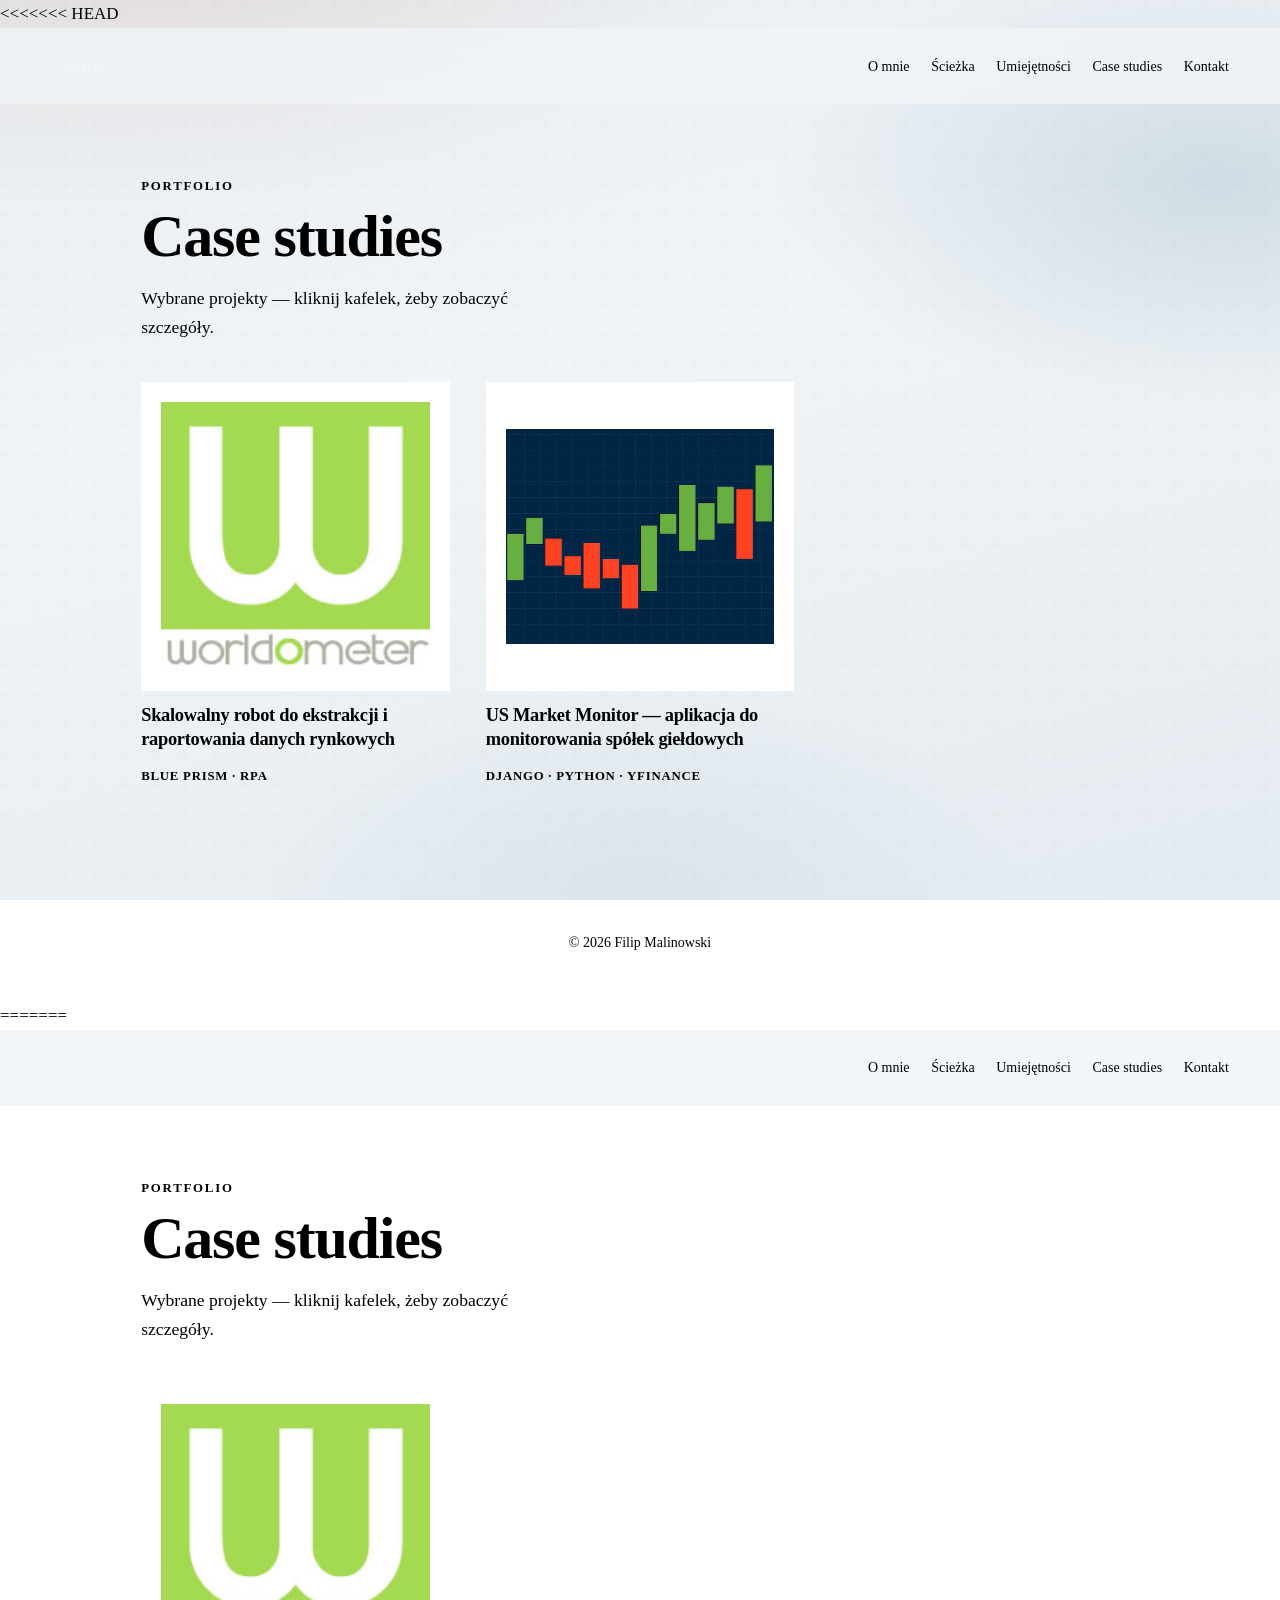
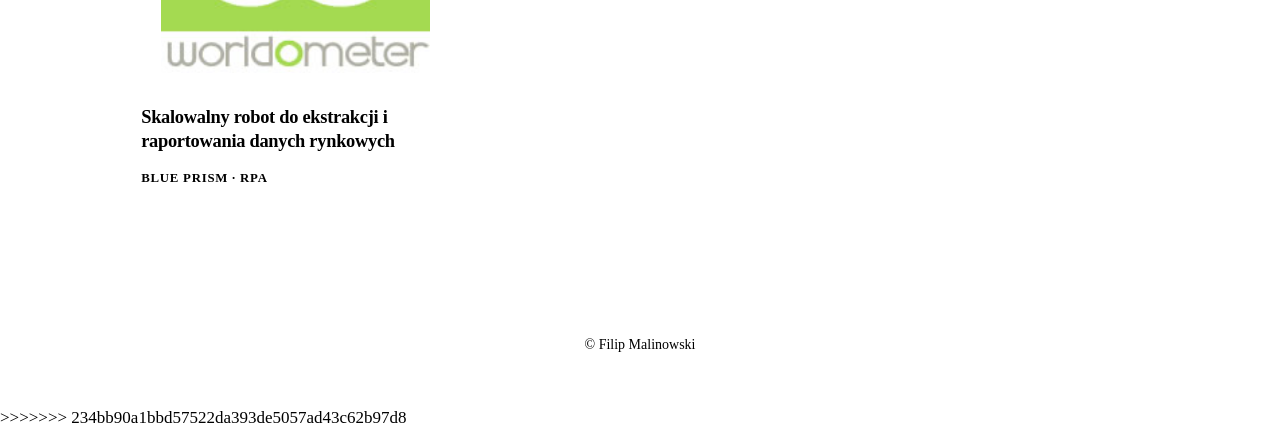
==== commit 4e88d1c9: "Merge branch 'main' of https://github.com/FilipMalinowski04/business_card" ====
--- a/case-studies.html
+++ b/case-studies.html
@@ -1,3 +1,4 @@
+<<<<<<< HEAD
 <!DOCTYPE html>
 <html lang="pl">
 <head>
@@ -59,3 +60,58 @@
   </script>
 </body>
 </html>
+=======
+<!DOCTYPE html>
+<html lang="pl">
+<head>
+  <meta charset="UTF-8">
+  <meta name="viewport" content="width=device-width, initial-scale=1.0">
+  <title>Case studies — Filip Malinowski</title>
+  <meta name="description" content="Wybrane projekty i realizacje Filipa Malinowskiego.">
+  <link rel="preconnect" href="https://fonts.googleapis.com">
+  <link rel="preconnect" href="https://fonts.gstatic.com" crossorigin>
+  <link href="https://fonts.googleapis.com/css2?family=Figtree:wght@400;500;600;700;800&display=swap" rel="stylesheet">
+  <link rel="stylesheet" href="style.css">
+</head>
+<body>
+  <div class="page-bg" aria-hidden="true"></div>
+
+  <header class="site-header">
+    <a class="logo" href="index.html">f(m);</a>
+    <nav class="nav" aria-label="Główne">
+      <a href="index.html#o-mnie">O mnie</a>
+      <a href="index.html#sciezka">Ścieżka</a>
+      <a href="index.html#umiejetnosci">Umiejętności</a>
+      <a href="case-studies.html" aria-current="page">Case studies</a>
+      <a href="index.html#kontakt">Kontakt</a>
+    </nav>
+  </header>
+
+  <main class="page-main cs-page">
+    <header class="page-hero">
+      <p class="eyebrow">Portfolio</p>
+      <h1>Case studies</h1>
+      <p class="page-lead">Wybrane projekty — kliknij kafelek, żeby zobaczyć szczegóły.</p>
+    </header>
+
+    <section class="section cs-tiles" aria-label="Lista projektów">
+      <a class="cs-tile" href="cs1.html">
+        <div class="cs-tile-media">
+          <img src="assets/Case_studies/cs1/worldometers-fb.jpg" alt="" width="640" height="360">
+        </div>
+        <h2 class="cs-tile-title">Skalowalny robot do ekstrakcji i raportowania danych rynkowych</h2>
+        <p class="cs-tile-tag">Blue Prism · RPA</p>
+      </a>
+    </section>
+  </main>
+
+  <footer class="site-footer">
+    <p>© <span id="year"></span> Filip Malinowski</p>
+  </footer>
+
+  <script>
+    document.getElementById("year").textContent = new Date().getFullYear();
+  </script>
+</body>
+</html>
+>>>>>>> 234bb90a1bbd57522da393de5057ad43c62b97d8
--- a/style.css
+++ b/style.css
@@ -1,3 +1,4 @@
+<<<<<<< HEAD
 /* Filip Malinowski — CV page
    Direction: cool graphite + copper accent, process-flow atmosphere */
 
@@ -1275,3 +1276,1232 @@
     grid-template-columns: repeat(2, minmax(0, 1fr));
   }
 }
+=======
+/* Filip Malinowski — CV page
+   Direction: cool graphite + copper accent, process-flow atmosphere */
+
+:root {
+  --ink: #15202b;
+  --ink-soft: #3d4f5f;
+  --muted: #6b7c8a;
+  --paper: #f0f4f7;
+  --paper-deep: #d9e3ea;
+  --accent: #b85a2a;
+  --accent-deep: #8f431c;
+  --line: rgba(21, 32, 43, 0.12);
+  --header-h: 5.5rem;
+  --ease: cubic-bezier(0.22, 1, 0.36, 1);
+  --font-logo: Consolas, "Cascadia Code", "Cascadia Mono", "Courier New", monospace;
+  --font-display: "Figtree", sans-serif;
+  --font-body: "Figtree", sans-serif;
+}
+
+*,
+*::before,
+*::after {
+  box-sizing: border-box;
+  margin: 0;
+  padding: 0;
+}
+
+html {
+  scroll-behavior: smooth;
+}
+
+body {
+  font-family: var(--font-body);
+  font-size: 1.0625rem;
+  line-height: 1.65;
+  color: var(--ink);
+  background: var(--paper);
+  min-height: 100vh;
+  overflow-x: hidden;
+}
+
+.page-bg {
+  position: fixed;
+  inset: 0;
+  z-index: -1;
+  background:
+    radial-gradient(ellipse 90% 60% at 10% -10%, rgba(184, 90, 42, 0.14), transparent 55%),
+    radial-gradient(ellipse 70% 50% at 95% 20%, rgba(61, 110, 140, 0.18), transparent 50%),
+    radial-gradient(ellipse 50% 40% at 50% 100%, rgba(217, 227, 234, 0.9), transparent 60%),
+    linear-gradient(165deg, #e8eef3 0%, #f0f4f7 40%, #e4ebf0 100%);
+}
+
+.page-bg::after {
+  content: "";
+  position: absolute;
+  inset: 0;
+  opacity: 0.35;
+  background-image: url("data:image/svg+xml,%3Csvg width='60' height='60' viewBox='0 0 60 60' xmlns='http://www.w3.org/2000/svg'%3E%3Cg fill='none' fill-rule='evenodd'%3E%3Cg fill='%2315202b' fill-opacity='0.04'%3E%3Cpath d='M36 34v-4h-2v4h-4v2h4v4h2v-4h4v-2h-4zm0-30V0h-2v4h-4v2h4v4h2V6h4V4h-4zM6 34v-4H4v4H0v2h4v4h2v-4h4v-2H6zM6 4V0H4v4H0v2h4v4h2V6h4V4H6z'/%3E%3C/g%3E%3C/g%3E%3C/svg%3E");
+}
+
+a {
+  color: inherit;
+  text-decoration-thickness: 1px;
+  text-underline-offset: 0.2em;
+  transition: color 0.25s var(--ease);
+}
+
+a:hover {
+  color: var(--accent);
+}
+
+img {
+  max-width: 100%;
+  display: block;
+}
+
+ul {
+  list-style: none;
+}
+
+/* —— Header —— */
+.site-header {
+  position: sticky;
+  top: 0;
+  z-index: 50;
+  display: flex;
+  align-items: center;
+  justify-content: space-between;
+  gap: 1.5rem;
+  height: var(--header-h);
+  padding: 0 clamp(1.25rem, 4vw, 3.5rem);
+  background: rgba(240, 244, 247, 0.82);
+  backdrop-filter: blur(12px);
+  border-bottom: 1px solid var(--line);
+}
+
+.logo {
+  font-family: var(--font-logo);
+  font-weight: 700;
+  font-size: 1.2rem;
+  letter-spacing: 0;
+  text-decoration: none;
+  color: #f0f4f7;
+  background: var(--ink);
+  width: 4.125rem;
+  height: 4.125rem;
+  margin: 5px;
+  display: inline-flex;
+  align-items: center;
+  justify-content: center;
+  flex-shrink: 0;
+  transition: background 0.25s var(--ease), color 0.25s var(--ease);
+}
+
+.logo:hover {
+  background: var(--accent);
+  color: #fff;
+}
+
+.nav {
+  display: flex;
+  flex-wrap: wrap;
+  justify-content: flex-end;
+  gap: 0.35rem 1.35rem;
+}
+
+.nav a {
+  font-size: 0.875rem;
+  font-weight: 500;
+  color: var(--ink-soft);
+  text-decoration: none;
+}
+
+.nav a:hover {
+  color: var(--accent);
+}
+
+/* —— Hero —— */
+.hero {
+  display: grid;
+  grid-template-columns: 1.15fr 0.85fr;
+  gap: clamp(2rem, 5vw, 4rem);
+  align-items: center;
+  min-height: calc(100vh - var(--header-h));
+  padding: clamp(2.5rem, 6vw, 5rem) clamp(1.25rem, 4vw, 3.5rem);
+  animation: fade-up 0.9s var(--ease) both;
+}
+
+.hero-brand {
+  font-family: var(--font-display);
+  font-weight: 800;
+  font-size: clamp(2.75rem, 6.5vw, 4.75rem);
+  line-height: 0.95;
+  letter-spacing: -0.03em;
+  color: var(--ink);
+  margin-bottom: 1.25rem;
+  animation: fade-up 0.9s var(--ease) 0.08s both;
+}
+
+.hero h1 {
+  font-family: var(--font-display);
+  font-weight: 700;
+  font-size: clamp(1.35rem, 2.8vw, 1.85rem);
+  line-height: 1.25;
+  letter-spacing: -0.02em;
+  color: var(--ink-soft);
+  max-width: 22ch;
+  margin-bottom: 1.25rem;
+  animation: fade-up 0.9s var(--ease) 0.16s both;
+}
+
+.hero-lead {
+  max-width: 36ch;
+  color: var(--muted);
+  margin-bottom: 2rem;
+  animation: fade-up 0.9s var(--ease) 0.24s both;
+}
+
+.hero-actions {
+  display: flex;
+  flex-wrap: wrap;
+  gap: 0.75rem 1rem;
+  animation: fade-up 0.9s var(--ease) 0.32s both;
+}
+
+.btn {
+  display: inline-flex;
+  align-items: center;
+  justify-content: center;
+  padding: 0.85rem 1.5rem;
+  font-family: var(--font-body);
+  font-size: 0.95rem;
+  font-weight: 600;
+  text-decoration: none;
+  border: 1.5px solid transparent;
+  transition: background 0.3s var(--ease), color 0.3s var(--ease), border-color 0.3s var(--ease), transform 0.3s var(--ease);
+}
+
+.btn:hover {
+  transform: translateY(-2px);
+}
+
+.btn-primary {
+  background: var(--accent);
+  color: #fff;
+}
+
+.btn-primary:hover {
+  background: var(--accent-deep);
+  color: #fff;
+}
+
+.btn-ghost {
+  background: transparent;
+  border-color: var(--ink);
+  color: var(--ink);
+}
+
+.btn-ghost:hover {
+  border-color: var(--accent);
+  color: var(--accent);
+}
+
+.btn-download {
+  gap: 0.55rem;
+  background: var(--ink);
+  border-color: var(--ink);
+  color: #f0f4f7;
+}
+
+.btn-download:hover {
+  background: var(--accent);
+  border-color: var(--accent);
+  color: #fff;
+}
+
+.btn-icon {
+  flex-shrink: 0;
+}
+
+.hero-visual {
+  position: relative;
+  height: min(62vh, 480px);
+  min-height: 280px;
+  color: var(--accent);
+  animation: fade-in 1.1s var(--ease) 0.2s both;
+}
+
+.flow-grid {
+  position: absolute;
+  inset: 8% 5%;
+  display: grid;
+  grid-template-columns: repeat(3, 1fr);
+  grid-template-rows: repeat(3, 1fr);
+  gap: 1rem;
+}
+
+.flow-grid span {
+  background: linear-gradient(145deg, rgba(61, 110, 140, 0.12), rgba(184, 90, 42, 0.08));
+  border: 1px solid var(--line);
+  transform-origin: center;
+  animation: block-pulse 4.5s var(--ease) infinite;
+}
+
+.flow-grid span:nth-child(1) { animation-delay: 0s; }
+.flow-grid span:nth-child(2) { animation-delay: 0.35s; }
+.flow-grid span:nth-child(3) { animation-delay: 0.7s; }
+.flow-grid span:nth-child(4) { animation-delay: 0.2s; }
+.flow-grid span:nth-child(5) {
+  background: linear-gradient(145deg, rgba(184, 90, 42, 0.22), rgba(61, 110, 140, 0.1));
+  animation-delay: 0.55s;
+}
+.flow-grid span:nth-child(6) { animation-delay: 0.9s; }
+.flow-grid span:nth-child(7) { animation-delay: 0.4s; }
+.flow-grid span:nth-child(8) { animation-delay: 0.75s; }
+.flow-grid span:nth-child(9) { animation-delay: 1.1s; }
+
+.flow-lines {
+  position: absolute;
+  inset: 0;
+  width: 100%;
+  height: 100%;
+  opacity: 0.55;
+  animation: draw-flow 2.2s var(--ease) 0.4s both;
+}
+
+.flow-lines path {
+  stroke-dasharray: 600;
+  stroke-dashoffset: 600;
+  animation: stroke-draw 2s var(--ease) 0.5s forwards;
+}
+
+.flow-lines path:nth-of-type(2) {
+  animation-delay: 0.9s;
+}
+
+/* —— Sections —— */
+.section {
+  padding: clamp(1.75rem, 4vw, 3rem) clamp(1.25rem, 4vw, 3.5rem);
+  max-width: 1100px;
+  margin: 0 auto;
+}
+
+.section-head {
+  margin-bottom: 2rem;
+}
+
+.eyebrow {
+  font-size: 0.8rem;
+  font-weight: 600;
+  letter-spacing: 0.14em;
+  text-transform: uppercase;
+  color: var(--accent);
+  margin-bottom: 0.5rem;
+}
+
+.section-head h2 {
+  font-family: var(--font-display);
+  font-weight: 700;
+  font-size: clamp(1.75rem, 3.5vw, 2.35rem);
+  letter-spacing: -0.02em;
+  line-height: 1.15;
+}
+
+.about-text {
+  max-width: 58ch;
+  color: var(--ink-soft);
+  font-size: 1.1rem;
+}
+
+.about-layout {
+  display: grid;
+  grid-template-columns: 1fr minmax(200px, 280px);
+  gap: clamp(1.75rem, 4vw, 3rem);
+  align-items: center;
+}
+
+.about-photo {
+  margin: 0;
+  justify-self: end;
+}
+
+.about-photo img {
+  width: 100%;
+  height: auto;
+  aspect-ratio: 4 / 5;
+  object-fit: cover;
+  object-position: center top;
+  border-radius: 1.25rem;
+  display: block;
+}
+
+/* —— Path / milestones —— */
+.path-lead {
+  margin-top: 0.75rem;
+  color: var(--muted);
+  max-width: 40ch;
+}
+
+.milestones {
+  list-style: none;
+  display: flex;
+  flex-direction: column;
+  gap: 0.35rem;
+  border-left: 2px solid var(--line);
+  margin-left: 0.7rem;
+  padding-left: 0;
+}
+
+.milestone {
+  position: relative;
+  padding-left: clamp(1.5rem, 3vw, 2.25rem);
+}
+
+.milestone-toggle {
+  width: 100%;
+  display: grid;
+  grid-template-columns: 1fr auto;
+  gap: 0.75rem 1rem;
+  align-items: start;
+  padding: 1rem 0.35rem 1rem 0;
+  border: none;
+  background: transparent;
+  text-align: left;
+  cursor: pointer;
+  color: inherit;
+  font-family: inherit;
+  transition: color 0.25s var(--ease);
+}
+
+.milestone-toggle:hover .milestone-title {
+  color: var(--accent);
+}
+
+.milestone-dot {
+  position: absolute;
+  left: -0.7rem;
+  top: 1.35rem;
+  width: 14px;
+  height: 14px;
+  margin-left: -7px;
+  border-radius: 50%;
+  background: var(--paper);
+  border: 2.5px solid var(--accent);
+  box-sizing: border-box;
+  transition: transform 0.4s var(--ease), background 0.35s var(--ease), box-shadow 0.4s var(--ease);
+  z-index: 1;
+}
+
+.milestone[data-type="edu"] .milestone-dot {
+  border-color: #3d6e8c;
+}
+
+.milestone.is-open .milestone-dot {
+  background: var(--accent);
+  transform: scale(1.35);
+  box-shadow: 0 0 0 6px rgba(184, 90, 42, 0.18);
+}
+
+.milestone[data-type="edu"].is-open .milestone-dot {
+  background: #3d6e8c;
+  box-shadow: 0 0 0 6px rgba(61, 110, 140, 0.18);
+}
+
+.milestone-summary {
+  display: flex;
+  flex-direction: column;
+  gap: 0.3rem;
+  min-width: 0;
+}
+
+.milestone-top {
+  display: flex;
+  flex-wrap: wrap;
+  align-items: center;
+  gap: 0.5rem 0.75rem;
+}
+
+.milestone-top time {
+  font-size: 0.85rem;
+  font-weight: 600;
+  color: var(--accent);
+}
+
+.milestone[data-type="edu"] .milestone-top time {
+  color: #3d6e8c;
+}
+
+.milestone-badge {
+  font-size: 0.7rem;
+  font-weight: 600;
+  letter-spacing: 0.08em;
+  text-transform: uppercase;
+  color: var(--muted);
+  border: 1px solid var(--line);
+  padding: 0.15rem 0.45rem;
+}
+
+.milestone-title {
+  font-family: var(--font-display);
+  font-size: clamp(1.05rem, 2.2vw, 1.25rem);
+  font-weight: 700;
+  line-height: 1.3;
+  color: var(--ink);
+  transition: color 0.25s var(--ease);
+}
+
+.milestone-place {
+  font-size: 0.92rem;
+  color: var(--muted);
+  line-height: 1.4;
+}
+
+.milestone-chevron {
+  width: 1.35rem;
+  height: 1.35rem;
+  margin-top: 0.15rem;
+  position: relative;
+  flex-shrink: 0;
+  transition: transform 0.4s var(--ease);
+}
+
+.milestone-chevron::before,
+.milestone-chevron::after {
+  content: "";
+  position: absolute;
+  top: 50%;
+  left: 50%;
+  background: var(--ink-soft);
+  transition: transform 0.4s var(--ease), opacity 0.3s var(--ease);
+}
+
+.milestone-chevron::before {
+  width: 12px;
+  height: 2px;
+  transform: translate(-50%, -50%);
+}
+
+.milestone-chevron::after {
+  width: 2px;
+  height: 12px;
+  transform: translate(-50%, -50%);
+}
+
+.milestone.is-open .milestone-chevron {
+  transform: rotate(90deg);
+}
+
+.milestone.is-open .milestone-chevron::after {
+  opacity: 0;
+  transform: translate(-50%, -50%) scaleY(0);
+}
+
+.milestone-panel {
+  display: grid;
+  grid-template-rows: 0fr;
+  transition: grid-template-rows 0.45s var(--ease);
+}
+
+.milestone.is-open .milestone-panel {
+  grid-template-rows: 1fr;
+}
+
+.milestone-panel-inner {
+  overflow: hidden;
+  min-height: 0;
+}
+
+.milestone-panel-inner ul {
+  display: flex;
+  flex-direction: column;
+  gap: 0.5rem;
+  padding: 0 0 1.35rem;
+  opacity: 0;
+  transform: translateY(-0.5rem);
+  transition: opacity 0.35s var(--ease) 0.05s, transform 0.4s var(--ease) 0.05s;
+}
+
+.milestone.is-open .milestone-panel-inner ul {
+  opacity: 1;
+  transform: translateY(0);
+}
+
+.milestone-panel-inner li {
+  position: relative;
+  padding-left: 1.1rem;
+  color: var(--ink-soft);
+  font-size: 0.98rem;
+}
+
+.milestone-panel-inner li::before {
+  content: "";
+  position: absolute;
+  left: 0;
+  top: 0.7em;
+  width: 0.4rem;
+  height: 1.5px;
+  background: var(--accent);
+}
+
+.milestone[data-type="edu"] .milestone-panel-inner li::before {
+  background: #3d6e8c;
+}
+
+/* —— Skills —— */
+.skills-lead {
+  margin-top: 0.75rem;
+  color: var(--muted);
+  max-width: 40ch;
+}
+
+.skills-icons {
+  display: grid;
+  grid-template-columns: repeat(6, minmax(0, 1fr));
+  gap: clamp(1.25rem, 3vw, 2rem);
+  list-style: none;
+  margin-top: 0.5rem;
+}
+
+.skills-icons li {
+  display: flex;
+  flex-direction: column;
+  align-items: center;
+  gap: 0.75rem;
+  text-align: center;
+}
+
+.skills-icons img {
+  width: 3.5rem;
+  height: 3.5rem;
+  object-fit: contain;
+  display: block;
+  transition: transform 0.35s var(--ease);
+}
+
+.skills-icons li:hover img {
+  transform: translateY(-4px);
+}
+
+.skills-icons span {
+  font-family: var(--font-display);
+  font-size: 0.95rem;
+  font-weight: 600;
+  color: var(--ink-soft);
+}
+
+/* —— Contact —— */
+.contact {
+  max-width: 1100px;
+}
+
+.contact-lead {
+  margin-top: 0.75rem;
+  color: var(--muted);
+  max-width: 36ch;
+}
+
+.contact-layout {
+  display: grid;
+  grid-template-columns: minmax(18rem, 1.2fr) minmax(12rem, 0.8fr);
+  gap: clamp(2rem, 5vw, 3.5rem);
+  align-items: start;
+  max-width: none;
+}
+
+.contact-list {
+  display: flex;
+  flex-direction: column;
+  gap: 1.5rem;
+  margin-top: 0;
+}
+
+.contact-list li {
+  display: flex;
+  flex-direction: column;
+  gap: 0.35rem;
+  padding-bottom: 1.25rem;
+  border-bottom: 1px solid var(--line);
+}
+
+.contact-list span {
+  font-size: 0.8rem;
+  font-weight: 600;
+  letter-spacing: 0.08em;
+  text-transform: uppercase;
+  color: var(--muted);
+}
+
+.contact-list a {
+  font-family: var(--font-display);
+  font-weight: 600;
+  font-size: 1.15rem;
+  text-decoration: none;
+}
+
+.contact-list a:hover {
+  color: var(--accent);
+}
+
+.contact-form {
+  display: flex;
+  flex-direction: column;
+  gap: 1.25rem;
+  padding: clamp(1.25rem, 3vw, 1.75rem);
+  border: 1.5px solid var(--line);
+}
+
+.form-row {
+  display: flex;
+  flex-direction: column;
+  gap: 0.4rem;
+}
+
+.form-row label {
+  font-size: 0.8rem;
+  font-weight: 600;
+  letter-spacing: 0.08em;
+  text-transform: uppercase;
+  color: var(--muted);
+}
+
+.form-row input,
+.form-row textarea {
+  font-family: var(--font-body);
+  font-size: 1rem;
+  color: var(--ink);
+  background: transparent;
+  border: none;
+  border-bottom: 1.5px solid var(--line);
+  padding: 0.65rem 0;
+  outline: none;
+  resize: vertical;
+  transition: border-color 0.25s var(--ease);
+}
+
+.form-row input::placeholder,
+.form-row textarea::placeholder {
+  color: rgba(107, 124, 138, 0.55);
+}
+
+.form-row input:focus,
+.form-row textarea:focus {
+  border-bottom-color: var(--accent);
+}
+
+.form-honey {
+  position: absolute;
+  left: -9999px;
+  opacity: 0;
+  height: 0;
+  width: 0;
+  pointer-events: none;
+}
+
+.contact-form .btn {
+  align-self: flex-start;
+  margin-top: 0.25rem;
+  cursor: pointer;
+  border: none;
+}
+
+.contact-form .btn:disabled {
+  opacity: 0.65;
+  cursor: wait;
+  transform: none;
+}
+
+.form-status {
+  font-size: 0.95rem;
+  color: var(--ink-soft);
+}
+
+.form-status.is-success {
+  color: #2f6b4f;
+}
+
+.form-status.is-error {
+  color: #a33b2b;
+}
+
+/* —— Case studies page —— */
+.page-main {
+  padding-bottom: clamp(2rem, 5vw, 4rem);
+}
+
+.page-hero {
+  padding: clamp(2.5rem, 6vw, 4.5rem) clamp(1.25rem, 4vw, 3.5rem) clamp(1.5rem, 3vw, 2rem);
+  max-width: 1100px;
+  margin: 0 auto;
+  animation: fade-up 0.8s var(--ease) both;
+}
+
+.page-hero h1 {
+  font-family: var(--font-display);
+  font-weight: 800;
+  font-size: clamp(2.4rem, 5.5vw, 3.75rem);
+  letter-spacing: -0.02em;
+  line-height: 1.05;
+  margin-bottom: 1rem;
+}
+
+.page-lead {
+  max-width: 42ch;
+  color: var(--muted);
+  font-size: 1.1rem;
+}
+
+.nav a[aria-current="page"] {
+  color: var(--accent);
+}
+
+.cs-tiles {
+  display: grid;
+  grid-template-columns: repeat(auto-fill, minmax(min(100%, 300px), 1fr));
+  gap: clamp(1.5rem, 3vw, 2.25rem);
+  max-width: 1100px;
+  padding-top: 0.5rem;
+}
+
+.cs-tile {
+  display: flex;
+  flex-direction: column;
+  gap: 0.85rem;
+  text-decoration: none;
+  color: inherit;
+  outline: none;
+  transition: transform 0.35s var(--ease);
+}
+
+.cs-tile:hover,
+.cs-tile:focus-visible {
+  transform: translateY(-4px);
+}
+
+.cs-tile-media {
+  position: relative;
+  overflow: hidden;
+  aspect-ratio: 1 / 1;
+  background: #fff;
+  border: 1.5px solid var(--line);
+  display: flex;
+  align-items: center;
+  justify-content: center;
+  padding: 1.25rem;
+  transition: border-color 0.35s var(--ease), box-shadow 0.35s var(--ease);
+}
+
+.cs-tile:hover .cs-tile-media,
+.cs-tile:focus-visible .cs-tile-media {
+  border-color: var(--accent);
+  box-shadow: 0 0 0 3px rgba(184, 90, 42, 0.18);
+}
+
+.cs-tile-media img {
+  width: 100%;
+  height: 100%;
+  object-fit: contain;
+  display: block;
+  transition: transform 0.5s var(--ease), filter 0.35s var(--ease);
+}
+
+.cs-tile:hover .cs-tile-media img,
+.cs-tile:focus-visible .cs-tile-media img {
+  transform: scale(1.03);
+  filter: brightness(1.04);
+}
+
+.cs-tile-title {
+  font-family: var(--font-display);
+  font-size: 1.15rem;
+  font-weight: 700;
+  line-height: 1.3;
+  letter-spacing: -0.015em;
+  color: var(--ink);
+  transition: color 0.25s var(--ease);
+}
+
+.cs-tile:hover .cs-tile-title,
+.cs-tile:focus-visible .cs-tile-title {
+  color: var(--accent);
+}
+
+.cs-tile-tag {
+  font-size: 0.8rem;
+  font-weight: 600;
+  letter-spacing: 0.06em;
+  text-transform: uppercase;
+  color: var(--muted);
+}
+
+/* —— Case study detail —— */
+.cs-detail-top {
+  max-width: 1100px;
+  padding-bottom: 0;
+}
+
+.cs-detail-top .cs-back {
+  margin-bottom: 0;
+}
+
+.cs-layout {
+  display: grid;
+  grid-template-columns: minmax(10rem, 13rem) minmax(0, 1fr);
+  gap: clamp(1rem, 2.5vw, 1.75rem);
+  align-items: start;
+  max-width: 1200px;
+  padding-top: 1.5rem;
+}
+
+.cs-toc {
+  position: sticky;
+  top: calc(var(--header-h) + 1.25rem);
+}
+
+.cs-toc-label {
+  font-size: 0.75rem;
+  font-weight: 600;
+  letter-spacing: 0.12em;
+  text-transform: uppercase;
+  color: var(--muted);
+  margin-bottom: 1rem;
+}
+
+.cs-toc-nav {
+  list-style: none;
+  display: flex;
+  flex-direction: column;
+  gap: 0.65rem;
+  border-left: 2px solid var(--line);
+  padding-left: 1rem;
+}
+
+.cs-toc-nav a {
+  display: block;
+  font-size: 0.92rem;
+  font-weight: 500;
+  line-height: 1.35;
+  color: var(--ink-soft);
+  text-decoration: none;
+  transition: color 0.25s var(--ease);
+}
+
+.cs-toc-nav a:hover {
+  color: var(--accent);
+}
+
+.cs-back {
+  display: inline-block;
+  font-size: 0.9rem;
+  font-weight: 600;
+  color: var(--muted);
+  text-decoration: none;
+  margin-bottom: 1.75rem;
+  transition: color 0.25s var(--ease);
+}
+
+.cs-back:hover {
+  color: var(--accent);
+}
+
+.cs-article .case-tag {
+  display: inline-block;
+  font-size: 0.7rem;
+  font-weight: 600;
+  letter-spacing: 0.1em;
+  text-transform: uppercase;
+  color: var(--accent);
+  border: 1px solid rgba(184, 90, 42, 0.35);
+  padding: 0.2rem 0.5rem;
+  margin-bottom: 1rem;
+}
+
+.cs-article-header {
+  display: grid;
+  grid-template-columns: minmax(0, 1fr) minmax(9rem, 11rem);
+  gap: clamp(1.25rem, 3vw, 2rem);
+  align-items: start;
+  margin-bottom: 2rem;
+}
+
+.cs-article-header h1 {
+  font-family: var(--font-display);
+  font-size: clamp(1.6rem, 3.5vw, 2.35rem);
+  font-weight: 700;
+  letter-spacing: -0.02em;
+  line-height: 1.2;
+  margin: 0;
+}
+
+.cs-hero-image {
+  margin: 0;
+  padding: 0.85rem;
+  background: #fff;
+  border: 1.5px solid var(--line);
+  align-self: start;
+}
+
+.cs-hero-image img {
+  width: 100%;
+  height: auto;
+  display: block;
+  object-fit: contain;
+}
+
+.cs-body {
+  display: flex;
+  flex-direction: column;
+  gap: 1.75rem;
+  min-width: 0;
+}
+
+.cs-content-row {
+  display: grid;
+  grid-template-columns: minmax(0, 1fr) minmax(11rem, 15rem);
+  gap: clamp(1rem, 2.5vw, 1.75rem);
+  align-items: start;
+}
+
+.cs-diagram {
+  margin: 0;
+  position: sticky;
+  top: calc(var(--header-h) + 1rem);
+}
+
+.cs-diagram img {
+  width: 100%;
+  height: auto;
+  display: block;
+  background: transparent;
+}
+
+.cs-result {
+  margin: clamp(2rem, 4vw, 2.75rem) 0 0;
+}
+
+.cs-result figcaption {
+  font-size: 0.8rem;
+  font-weight: 600;
+  letter-spacing: 0.08em;
+  text-transform: uppercase;
+  color: var(--muted);
+  margin-bottom: 0.75rem;
+}
+
+.cs-result img {
+  width: 100%;
+  height: auto;
+  display: block;
+  border: 1.5px solid var(--line);
+  background: #fff;
+}
+
+.cs-body section {
+  scroll-margin-top: calc(var(--header-h) + 1rem);
+}
+
+.cs-body h2 {
+  font-family: var(--font-display);
+  font-size: 1.15rem;
+  font-weight: 700;
+  margin-bottom: 0.65rem;
+  color: var(--ink);
+}
+
+.cs-body p {
+  color: var(--ink-soft);
+  font-size: 1.05rem;
+  max-width: 58ch;
+}
+
+.cs-body code {
+  font-family: var(--font-logo);
+  font-size: 0.88em;
+  color: var(--ink);
+  background: rgba(21, 32, 43, 0.06);
+  padding: 0.1em 0.35em;
+}
+
+.cs-cta {
+  margin-top: clamp(2.5rem, 5vw, 3.5rem);
+  padding: clamp(1.5rem, 3.5vw, 2rem);
+  border: 1.5px solid var(--line);
+  display: grid;
+  grid-template-columns: 1fr auto;
+  gap: 1rem 1.5rem;
+  align-items: end;
+}
+
+.cs-cta .eyebrow {
+  grid-column: 1 / -1;
+  margin-bottom: 0;
+}
+
+.cs-cta h2 {
+  font-family: var(--font-display);
+  font-size: clamp(1.35rem, 2.8vw, 1.75rem);
+  font-weight: 700;
+  letter-spacing: -0.02em;
+  margin: 0;
+  grid-column: 1;
+}
+
+.cs-cta p:not(.eyebrow) {
+  color: var(--ink-soft);
+  max-width: 40ch;
+  margin: 0;
+  grid-column: 1;
+}
+
+.cs-cta .btn {
+  text-decoration: none;
+  justify-self: end;
+  align-self: center;
+  grid-column: 2;
+  grid-row: 2 / 4;
+}
+
+@media (max-width: 640px) {
+  .cs-cta {
+    grid-template-columns: 1fr;
+  }
+
+  .cs-cta .btn {
+    grid-column: 1;
+    grid-row: auto;
+    justify-self: start;
+  }
+}
+
+/* —— Footer —— */
+.site-footer {
+  padding: 2rem clamp(1.25rem, 4vw, 3.5rem) 3rem;
+  border-top: 1px solid var(--line);
+  text-align: center;
+}
+
+.site-footer p {
+  font-size: 0.875rem;
+  color: var(--muted);
+}
+
+/* —— Motion —— */
+@keyframes fade-up {
+  from {
+    opacity: 0;
+    transform: translateY(1.25rem);
+  }
+  to {
+    opacity: 1;
+    transform: translateY(0);
+  }
+}
+
+@keyframes fade-in {
+  from { opacity: 0; }
+  to { opacity: 1; }
+}
+
+@keyframes block-pulse {
+  0%, 100% { opacity: 0.55; transform: scale(1); }
+  50% { opacity: 1; transform: scale(1.02); }
+}
+
+@keyframes stroke-draw {
+  to { stroke-dashoffset: 0; }
+}
+
+@keyframes draw-flow {
+  from { opacity: 0; }
+  to { opacity: 0.55; }
+}
+
+@media (prefers-reduced-motion: reduce) {
+  html { scroll-behavior: auto; }
+
+  *,
+  *::before,
+  *::after {
+    animation-duration: 0.01ms !important;
+    animation-iteration-count: 1 !important;
+    transition-duration: 0.01ms !important;
+  }
+}
+
+/* —— Responsive —— */
+@media (max-width: 900px) {
+  .hero {
+    grid-template-columns: 1fr;
+    min-height: auto;
+    padding-top: 2.5rem;
+    padding-bottom: 2rem;
+  }
+
+  .hero-visual {
+    order: -1;
+    height: 220px;
+    min-height: 200px;
+  }
+
+  .about-layout {
+    grid-template-columns: 1fr;
+  }
+
+  .about-photo {
+    justify-self: center;
+    max-width: 220px;
+    order: -1;
+  }
+
+  .contact-layout {
+    grid-template-columns: 1fr;
+  }
+
+  .cs-layout {
+    grid-template-columns: 1fr;
+  }
+
+  .cs-toc {
+    position: static;
+    padding-bottom: 1rem;
+    border-bottom: 1px solid var(--line);
+  }
+
+  .cs-content-row {
+    grid-template-columns: 1fr;
+  }
+
+  .cs-diagram {
+    position: static;
+    max-width: 280px;
+    margin-inline: auto;
+  }
+
+  .cs-article-header {
+    grid-template-columns: 1fr;
+  }
+
+  .cs-hero-image {
+    max-width: 180px;
+  }
+
+  .skills-icons {
+    grid-template-columns: repeat(3, minmax(0, 1fr));
+  }
+}
+
+@media (max-width: 640px) {
+  .site-header {
+    flex-direction: column;
+    height: auto;
+    padding: 1rem 1.25rem;
+    align-items: flex-start;
+  }
+
+  .nav {
+    justify-content: flex-start;
+    gap: 0.5rem 1rem;
+  }
+
+  .nav a {
+    font-size: 0.8rem;
+  }
+
+  .skills-icons {
+    grid-template-columns: repeat(2, minmax(0, 1fr));
+  }
+}
+>>>>>>> 234bb90a1bbd57522da393de5057ad43c62b97d8
--- a/style.css
+++ b/style.css
@@ -1,3 +1,4 @@
+<<<<<<< HEAD
 /* Filip Malinowski — CV page
    Direction: cool graphite + copper accent, process-flow atmosphere */
 
@@ -1275,3 +1276,1232 @@
     grid-template-columns: repeat(2, minmax(0, 1fr));
   }
 }
+=======
+/* Filip Malinowski — CV page
+   Direction: cool graphite + copper accent, process-flow atmosphere */
+
+:root {
+  --ink: #15202b;
+  --ink-soft: #3d4f5f;
+  --muted: #6b7c8a;
+  --paper: #f0f4f7;
+  --paper-deep: #d9e3ea;
+  --accent: #b85a2a;
+  --accent-deep: #8f431c;
+  --line: rgba(21, 32, 43, 0.12);
+  --header-h: 5.5rem;
+  --ease: cubic-bezier(0.22, 1, 0.36, 1);
+  --font-logo: Consolas, "Cascadia Code", "Cascadia Mono", "Courier New", monospace;
+  --font-display: "Figtree", sans-serif;
+  --font-body: "Figtree", sans-serif;
+}
+
+*,
+*::before,
+*::after {
+  box-sizing: border-box;
+  margin: 0;
+  padding: 0;
+}
+
+html {
+  scroll-behavior: smooth;
+}
+
+body {
+  font-family: var(--font-body);
+  font-size: 1.0625rem;
+  line-height: 1.65;
+  color: var(--ink);
+  background: var(--paper);
+  min-height: 100vh;
+  overflow-x: hidden;
+}
+
+.page-bg {
+  position: fixed;
+  inset: 0;
+  z-index: -1;
+  background:
+    radial-gradient(ellipse 90% 60% at 10% -10%, rgba(184, 90, 42, 0.14), transparent 55%),
+    radial-gradient(ellipse 70% 50% at 95% 20%, rgba(61, 110, 140, 0.18), transparent 50%),
+    radial-gradient(ellipse 50% 40% at 50% 100%, rgba(217, 227, 234, 0.9), transparent 60%),
+    linear-gradient(165deg, #e8eef3 0%, #f0f4f7 40%, #e4ebf0 100%);
+}
+
+.page-bg::after {
+  content: "";
+  position: absolute;
+  inset: 0;
+  opacity: 0.35;
+  background-image: url("data:image/svg+xml,%3Csvg width='60' height='60' viewBox='0 0 60 60' xmlns='http://www.w3.org/2000/svg'%3E%3Cg fill='none' fill-rule='evenodd'%3E%3Cg fill='%2315202b' fill-opacity='0.04'%3E%3Cpath d='M36 34v-4h-2v4h-4v2h4v4h2v-4h4v-2h-4zm0-30V0h-2v4h-4v2h4v4h2V6h4V4h-4zM6 34v-4H4v4H0v2h4v4h2v-4h4v-2H6zM6 4V0H4v4H0v2h4v4h2V6h4V4H6z'/%3E%3C/g%3E%3C/g%3E%3C/svg%3E");
+}
+
+a {
+  color: inherit;
+  text-decoration-thickness: 1px;
+  text-underline-offset: 0.2em;
+  transition: color 0.25s var(--ease);
+}
+
+a:hover {
+  color: var(--accent);
+}
+
+img {
+  max-width: 100%;
+  display: block;
+}
+
+ul {
+  list-style: none;
+}
+
+/* —— Header —— */
+.site-header {
+  position: sticky;
+  top: 0;
+  z-index: 50;
+  display: flex;
+  align-items: center;
+  justify-content: space-between;
+  gap: 1.5rem;
+  height: var(--header-h);
+  padding: 0 clamp(1.25rem, 4vw, 3.5rem);
+  background: rgba(240, 244, 247, 0.82);
+  backdrop-filter: blur(12px);
+  border-bottom: 1px solid var(--line);
+}
+
+.logo {
+  font-family: var(--font-logo);
+  font-weight: 700;
+  font-size: 1.2rem;
+  letter-spacing: 0;
+  text-decoration: none;
+  color: #f0f4f7;
+  background: var(--ink);
+  width: 4.125rem;
+  height: 4.125rem;
+  margin: 5px;
+  display: inline-flex;
+  align-items: center;
+  justify-content: center;
+  flex-shrink: 0;
+  transition: background 0.25s var(--ease), color 0.25s var(--ease);
+}
+
+.logo:hover {
+  background: var(--accent);
+  color: #fff;
+}
+
+.nav {
+  display: flex;
+  flex-wrap: wrap;
+  justify-content: flex-end;
+  gap: 0.35rem 1.35rem;
+}
+
+.nav a {
+  font-size: 0.875rem;
+  font-weight: 500;
+  color: var(--ink-soft);
+  text-decoration: none;
+}
+
+.nav a:hover {
+  color: var(--accent);
+}
+
+/* —— Hero —— */
+.hero {
+  display: grid;
+  grid-template-columns: 1.15fr 0.85fr;
+  gap: clamp(2rem, 5vw, 4rem);
+  align-items: center;
+  min-height: calc(100vh - var(--header-h));
+  padding: clamp(2.5rem, 6vw, 5rem) clamp(1.25rem, 4vw, 3.5rem);
+  animation: fade-up 0.9s var(--ease) both;
+}
+
+.hero-brand {
+  font-family: var(--font-display);
+  font-weight: 800;
+  font-size: clamp(2.75rem, 6.5vw, 4.75rem);
+  line-height: 0.95;
+  letter-spacing: -0.03em;
+  color: var(--ink);
+  margin-bottom: 1.25rem;
+  animation: fade-up 0.9s var(--ease) 0.08s both;
+}
+
+.hero h1 {
+  font-family: var(--font-display);
+  font-weight: 700;
+  font-size: clamp(1.35rem, 2.8vw, 1.85rem);
+  line-height: 1.25;
+  letter-spacing: -0.02em;
+  color: var(--ink-soft);
+  max-width: 22ch;
+  margin-bottom: 1.25rem;
+  animation: fade-up 0.9s var(--ease) 0.16s both;
+}
+
+.hero-lead {
+  max-width: 36ch;
+  color: var(--muted);
+  margin-bottom: 2rem;
+  animation: fade-up 0.9s var(--ease) 0.24s both;
+}
+
+.hero-actions {
+  display: flex;
+  flex-wrap: wrap;
+  gap: 0.75rem 1rem;
+  animation: fade-up 0.9s var(--ease) 0.32s both;
+}
+
+.btn {
+  display: inline-flex;
+  align-items: center;
+  justify-content: center;
+  padding: 0.85rem 1.5rem;
+  font-family: var(--font-body);
+  font-size: 0.95rem;
+  font-weight: 600;
+  text-decoration: none;
+  border: 1.5px solid transparent;
+  transition: background 0.3s var(--ease), color 0.3s var(--ease), border-color 0.3s var(--ease), transform 0.3s var(--ease);
+}
+
+.btn:hover {
+  transform: translateY(-2px);
+}
+
+.btn-primary {
+  background: var(--accent);
+  color: #fff;
+}
+
+.btn-primary:hover {
+  background: var(--accent-deep);
+  color: #fff;
+}
+
+.btn-ghost {
+  background: transparent;
+  border-color: var(--ink);
+  color: var(--ink);
+}
+
+.btn-ghost:hover {
+  border-color: var(--accent);
+  color: var(--accent);
+}
+
+.btn-download {
+  gap: 0.55rem;
+  background: var(--ink);
+  border-color: var(--ink);
+  color: #f0f4f7;
+}
+
+.btn-download:hover {
+  background: var(--accent);
+  border-color: var(--accent);
+  color: #fff;
+}
+
+.btn-icon {
+  flex-shrink: 0;
+}
+
+.hero-visual {
+  position: relative;
+  height: min(62vh, 480px);
+  min-height: 280px;
+  color: var(--accent);
+  animation: fade-in 1.1s var(--ease) 0.2s both;
+}
+
+.flow-grid {
+  position: absolute;
+  inset: 8% 5%;
+  display: grid;
+  grid-template-columns: repeat(3, 1fr);
+  grid-template-rows: repeat(3, 1fr);
+  gap: 1rem;
+}
+
+.flow-grid span {
+  background: linear-gradient(145deg, rgba(61, 110, 140, 0.12), rgba(184, 90, 42, 0.08));
+  border: 1px solid var(--line);
+  transform-origin: center;
+  animation: block-pulse 4.5s var(--ease) infinite;
+}
+
+.flow-grid span:nth-child(1) { animation-delay: 0s; }
+.flow-grid span:nth-child(2) { animation-delay: 0.35s; }
+.flow-grid span:nth-child(3) { animation-delay: 0.7s; }
+.flow-grid span:nth-child(4) { animation-delay: 0.2s; }
+.flow-grid span:nth-child(5) {
+  background: linear-gradient(145deg, rgba(184, 90, 42, 0.22), rgba(61, 110, 140, 0.1));
+  animation-delay: 0.55s;
+}
+.flow-grid span:nth-child(6) { animation-delay: 0.9s; }
+.flow-grid span:nth-child(7) { animation-delay: 0.4s; }
+.flow-grid span:nth-child(8) { animation-delay: 0.75s; }
+.flow-grid span:nth-child(9) { animation-delay: 1.1s; }
+
+.flow-lines {
+  position: absolute;
+  inset: 0;
+  width: 100%;
+  height: 100%;
+  opacity: 0.55;
+  animation: draw-flow 2.2s var(--ease) 0.4s both;
+}
+
+.flow-lines path {
+  stroke-dasharray: 600;
+  stroke-dashoffset: 600;
+  animation: stroke-draw 2s var(--ease) 0.5s forwards;
+}
+
+.flow-lines path:nth-of-type(2) {
+  animation-delay: 0.9s;
+}
+
+/* —— Sections —— */
+.section {
+  padding: clamp(1.75rem, 4vw, 3rem) clamp(1.25rem, 4vw, 3.5rem);
+  max-width: 1100px;
+  margin: 0 auto;
+}
+
+.section-head {
+  margin-bottom: 2rem;
+}
+
+.eyebrow {
+  font-size: 0.8rem;
+  font-weight: 600;
+  letter-spacing: 0.14em;
+  text-transform: uppercase;
+  color: var(--accent);
+  margin-bottom: 0.5rem;
+}
+
+.section-head h2 {
+  font-family: var(--font-display);
+  font-weight: 700;
+  font-size: clamp(1.75rem, 3.5vw, 2.35rem);
+  letter-spacing: -0.02em;
+  line-height: 1.15;
+}
+
+.about-text {
+  max-width: 58ch;
+  color: var(--ink-soft);
+  font-size: 1.1rem;
+}
+
+.about-layout {
+  display: grid;
+  grid-template-columns: 1fr minmax(200px, 280px);
+  gap: clamp(1.75rem, 4vw, 3rem);
+  align-items: center;
+}
+
+.about-photo {
+  margin: 0;
+  justify-self: end;
+}
+
+.about-photo img {
+  width: 100%;
+  height: auto;
+  aspect-ratio: 4 / 5;
+  object-fit: cover;
+  object-position: center top;
+  border-radius: 1.25rem;
+  display: block;
+}
+
+/* —— Path / milestones —— */
+.path-lead {
+  margin-top: 0.75rem;
+  color: var(--muted);
+  max-width: 40ch;
+}
+
+.milestones {
+  list-style: none;
+  display: flex;
+  flex-direction: column;
+  gap: 0.35rem;
+  border-left: 2px solid var(--line);
+  margin-left: 0.7rem;
+  padding-left: 0;
+}
+
+.milestone {
+  position: relative;
+  padding-left: clamp(1.5rem, 3vw, 2.25rem);
+}
+
+.milestone-toggle {
+  width: 100%;
+  display: grid;
+  grid-template-columns: 1fr auto;
+  gap: 0.75rem 1rem;
+  align-items: start;
+  padding: 1rem 0.35rem 1rem 0;
+  border: none;
+  background: transparent;
+  text-align: left;
+  cursor: pointer;
+  color: inherit;
+  font-family: inherit;
+  transition: color 0.25s var(--ease);
+}
+
+.milestone-toggle:hover .milestone-title {
+  color: var(--accent);
+}
+
+.milestone-dot {
+  position: absolute;
+  left: -0.7rem;
+  top: 1.35rem;
+  width: 14px;
+  height: 14px;
+  margin-left: -7px;
+  border-radius: 50%;
+  background: var(--paper);
+  border: 2.5px solid var(--accent);
+  box-sizing: border-box;
+  transition: transform 0.4s var(--ease), background 0.35s var(--ease), box-shadow 0.4s var(--ease);
+  z-index: 1;
+}
+
+.milestone[data-type="edu"] .milestone-dot {
+  border-color: #3d6e8c;
+}
+
+.milestone.is-open .milestone-dot {
+  background: var(--accent);
+  transform: scale(1.35);
+  box-shadow: 0 0 0 6px rgba(184, 90, 42, 0.18);
+}
+
+.milestone[data-type="edu"].is-open .milestone-dot {
+  background: #3d6e8c;
+  box-shadow: 0 0 0 6px rgba(61, 110, 140, 0.18);
+}
+
+.milestone-summary {
+  display: flex;
+  flex-direction: column;
+  gap: 0.3rem;
+  min-width: 0;
+}
+
+.milestone-top {
+  display: flex;
+  flex-wrap: wrap;
+  align-items: center;
+  gap: 0.5rem 0.75rem;
+}
+
+.milestone-top time {
+  font-size: 0.85rem;
+  font-weight: 600;
+  color: var(--accent);
+}
+
+.milestone[data-type="edu"] .milestone-top time {
+  color: #3d6e8c;
+}
+
+.milestone-badge {
+  font-size: 0.7rem;
+  font-weight: 600;
+  letter-spacing: 0.08em;
+  text-transform: uppercase;
+  color: var(--muted);
+  border: 1px solid var(--line);
+  padding: 0.15rem 0.45rem;
+}
+
+.milestone-title {
+  font-family: var(--font-display);
+  font-size: clamp(1.05rem, 2.2vw, 1.25rem);
+  font-weight: 700;
+  line-height: 1.3;
+  color: var(--ink);
+  transition: color 0.25s var(--ease);
+}
+
+.milestone-place {
+  font-size: 0.92rem;
+  color: var(--muted);
+  line-height: 1.4;
+}
+
+.milestone-chevron {
+  width: 1.35rem;
+  height: 1.35rem;
+  margin-top: 0.15rem;
+  position: relative;
+  flex-shrink: 0;
+  transition: transform 0.4s var(--ease);
+}
+
+.milestone-chevron::before,
+.milestone-chevron::after {
+  content: "";
+  position: absolute;
+  top: 50%;
+  left: 50%;
+  background: var(--ink-soft);
+  transition: transform 0.4s var(--ease), opacity 0.3s var(--ease);
+}
+
+.milestone-chevron::before {
+  width: 12px;
+  height: 2px;
+  transform: translate(-50%, -50%);
+}
+
+.milestone-chevron::after {
+  width: 2px;
+  height: 12px;
+  transform: translate(-50%, -50%);
+}
+
+.milestone.is-open .milestone-chevron {
+  transform: rotate(90deg);
+}
+
+.milestone.is-open .milestone-chevron::after {
+  opacity: 0;
+  transform: translate(-50%, -50%) scaleY(0);
+}
+
+.milestone-panel {
+  display: grid;
+  grid-template-rows: 0fr;
+  transition: grid-template-rows 0.45s var(--ease);
+}
+
+.milestone.is-open .milestone-panel {
+  grid-template-rows: 1fr;
+}
+
+.milestone-panel-inner {
+  overflow: hidden;
+  min-height: 0;
+}
+
+.milestone-panel-inner ul {
+  display: flex;
+  flex-direction: column;
+  gap: 0.5rem;
+  padding: 0 0 1.35rem;
+  opacity: 0;
+  transform: translateY(-0.5rem);
+  transition: opacity 0.35s var(--ease) 0.05s, transform 0.4s var(--ease) 0.05s;
+}
+
+.milestone.is-open .milestone-panel-inner ul {
+  opacity: 1;
+  transform: translateY(0);
+}
+
+.milestone-panel-inner li {
+  position: relative;
+  padding-left: 1.1rem;
+  color: var(--ink-soft);
+  font-size: 0.98rem;
+}
+
+.milestone-panel-inner li::before {
+  content: "";
+  position: absolute;
+  left: 0;
+  top: 0.7em;
+  width: 0.4rem;
+  height: 1.5px;
+  background: var(--accent);
+}
+
+.milestone[data-type="edu"] .milestone-panel-inner li::before {
+  background: #3d6e8c;
+}
+
+/* —— Skills —— */
+.skills-lead {
+  margin-top: 0.75rem;
+  color: var(--muted);
+  max-width: 40ch;
+}
+
+.skills-icons {
+  display: grid;
+  grid-template-columns: repeat(6, minmax(0, 1fr));
+  gap: clamp(1.25rem, 3vw, 2rem);
+  list-style: none;
+  margin-top: 0.5rem;
+}
+
+.skills-icons li {
+  display: flex;
+  flex-direction: column;
+  align-items: center;
+  gap: 0.75rem;
+  text-align: center;
+}
+
+.skills-icons img {
+  width: 3.5rem;
+  height: 3.5rem;
+  object-fit: contain;
+  display: block;
+  transition: transform 0.35s var(--ease);
+}
+
+.skills-icons li:hover img {
+  transform: translateY(-4px);
+}
+
+.skills-icons span {
+  font-family: var(--font-display);
+  font-size: 0.95rem;
+  font-weight: 600;
+  color: var(--ink-soft);
+}
+
+/* —— Contact —— */
+.contact {
+  max-width: 1100px;
+}
+
+.contact-lead {
+  margin-top: 0.75rem;
+  color: var(--muted);
+  max-width: 36ch;
+}
+
+.contact-layout {
+  display: grid;
+  grid-template-columns: minmax(18rem, 1.2fr) minmax(12rem, 0.8fr);
+  gap: clamp(2rem, 5vw, 3.5rem);
+  align-items: start;
+  max-width: none;
+}
+
+.contact-list {
+  display: flex;
+  flex-direction: column;
+  gap: 1.5rem;
+  margin-top: 0;
+}
+
+.contact-list li {
+  display: flex;
+  flex-direction: column;
+  gap: 0.35rem;
+  padding-bottom: 1.25rem;
+  border-bottom: 1px solid var(--line);
+}
+
+.contact-list span {
+  font-size: 0.8rem;
+  font-weight: 600;
+  letter-spacing: 0.08em;
+  text-transform: uppercase;
+  color: var(--muted);
+}
+
+.contact-list a {
+  font-family: var(--font-display);
+  font-weight: 600;
+  font-size: 1.15rem;
+  text-decoration: none;
+}
+
+.contact-list a:hover {
+  color: var(--accent);
+}
+
+.contact-form {
+  display: flex;
+  flex-direction: column;
+  gap: 1.25rem;
+  padding: clamp(1.25rem, 3vw, 1.75rem);
+  border: 1.5px solid var(--line);
+}
+
+.form-row {
+  display: flex;
+  flex-direction: column;
+  gap: 0.4rem;
+}
+
+.form-row label {
+  font-size: 0.8rem;
+  font-weight: 600;
+  letter-spacing: 0.08em;
+  text-transform: uppercase;
+  color: var(--muted);
+}
+
+.form-row input,
+.form-row textarea {
+  font-family: var(--font-body);
+  font-size: 1rem;
+  color: var(--ink);
+  background: transparent;
+  border: none;
+  border-bottom: 1.5px solid var(--line);
+  padding: 0.65rem 0;
+  outline: none;
+  resize: vertical;
+  transition: border-color 0.25s var(--ease);
+}
+
+.form-row input::placeholder,
+.form-row textarea::placeholder {
+  color: rgba(107, 124, 138, 0.55);
+}
+
+.form-row input:focus,
+.form-row textarea:focus {
+  border-bottom-color: var(--accent);
+}
+
+.form-honey {
+  position: absolute;
+  left: -9999px;
+  opacity: 0;
+  height: 0;
+  width: 0;
+  pointer-events: none;
+}
+
+.contact-form .btn {
+  align-self: flex-start;
+  margin-top: 0.25rem;
+  cursor: pointer;
+  border: none;
+}
+
+.contact-form .btn:disabled {
+  opacity: 0.65;
+  cursor: wait;
+  transform: none;
+}
+
+.form-status {
+  font-size: 0.95rem;
+  color: var(--ink-soft);
+}
+
+.form-status.is-success {
+  color: #2f6b4f;
+}
+
+.form-status.is-error {
+  color: #a33b2b;
+}
+
+/* —— Case studies page —— */
+.page-main {
+  padding-bottom: clamp(2rem, 5vw, 4rem);
+}
+
+.page-hero {
+  padding: clamp(2.5rem, 6vw, 4.5rem) clamp(1.25rem, 4vw, 3.5rem) clamp(1.5rem, 3vw, 2rem);
+  max-width: 1100px;
+  margin: 0 auto;
+  animation: fade-up 0.8s var(--ease) both;
+}
+
+.page-hero h1 {
+  font-family: var(--font-display);
+  font-weight: 800;
+  font-size: clamp(2.4rem, 5.5vw, 3.75rem);
+  letter-spacing: -0.02em;
+  line-height: 1.05;
+  margin-bottom: 1rem;
+}
+
+.page-lead {
+  max-width: 42ch;
+  color: var(--muted);
+  font-size: 1.1rem;
+}
+
+.nav a[aria-current="page"] {
+  color: var(--accent);
+}
+
+.cs-tiles {
+  display: grid;
+  grid-template-columns: repeat(auto-fill, minmax(min(100%, 300px), 1fr));
+  gap: clamp(1.5rem, 3vw, 2.25rem);
+  max-width: 1100px;
+  padding-top: 0.5rem;
+}
+
+.cs-tile {
+  display: flex;
+  flex-direction: column;
+  gap: 0.85rem;
+  text-decoration: none;
+  color: inherit;
+  outline: none;
+  transition: transform 0.35s var(--ease);
+}
+
+.cs-tile:hover,
+.cs-tile:focus-visible {
+  transform: translateY(-4px);
+}
+
+.cs-tile-media {
+  position: relative;
+  overflow: hidden;
+  aspect-ratio: 1 / 1;
+  background: #fff;
+  border: 1.5px solid var(--line);
+  display: flex;
+  align-items: center;
+  justify-content: center;
+  padding: 1.25rem;
+  transition: border-color 0.35s var(--ease), box-shadow 0.35s var(--ease);
+}
+
+.cs-tile:hover .cs-tile-media,
+.cs-tile:focus-visible .cs-tile-media {
+  border-color: var(--accent);
+  box-shadow: 0 0 0 3px rgba(184, 90, 42, 0.18);
+}
+
+.cs-tile-media img {
+  width: 100%;
+  height: 100%;
+  object-fit: contain;
+  display: block;
+  transition: transform 0.5s var(--ease), filter 0.35s var(--ease);
+}
+
+.cs-tile:hover .cs-tile-media img,
+.cs-tile:focus-visible .cs-tile-media img {
+  transform: scale(1.03);
+  filter: brightness(1.04);
+}
+
+.cs-tile-title {
+  font-family: var(--font-display);
+  font-size: 1.15rem;
+  font-weight: 700;
+  line-height: 1.3;
+  letter-spacing: -0.015em;
+  color: var(--ink);
+  transition: color 0.25s var(--ease);
+}
+
+.cs-tile:hover .cs-tile-title,
+.cs-tile:focus-visible .cs-tile-title {
+  color: var(--accent);
+}
+
+.cs-tile-tag {
+  font-size: 0.8rem;
+  font-weight: 600;
+  letter-spacing: 0.06em;
+  text-transform: uppercase;
+  color: var(--muted);
+}
+
+/* —— Case study detail —— */
+.cs-detail-top {
+  max-width: 1100px;
+  padding-bottom: 0;
+}
+
+.cs-detail-top .cs-back {
+  margin-bottom: 0;
+}
+
+.cs-layout {
+  display: grid;
+  grid-template-columns: minmax(10rem, 13rem) minmax(0, 1fr);
+  gap: clamp(1rem, 2.5vw, 1.75rem);
+  align-items: start;
+  max-width: 1200px;
+  padding-top: 1.5rem;
+}
+
+.cs-toc {
+  position: sticky;
+  top: calc(var(--header-h) + 1.25rem);
+}
+
+.cs-toc-label {
+  font-size: 0.75rem;
+  font-weight: 600;
+  letter-spacing: 0.12em;
+  text-transform: uppercase;
+  color: var(--muted);
+  margin-bottom: 1rem;
+}
+
+.cs-toc-nav {
+  list-style: none;
+  display: flex;
+  flex-direction: column;
+  gap: 0.65rem;
+  border-left: 2px solid var(--line);
+  padding-left: 1rem;
+}
+
+.cs-toc-nav a {
+  display: block;
+  font-size: 0.92rem;
+  font-weight: 500;
+  line-height: 1.35;
+  color: var(--ink-soft);
+  text-decoration: none;
+  transition: color 0.25s var(--ease);
+}
+
+.cs-toc-nav a:hover {
+  color: var(--accent);
+}
+
+.cs-back {
+  display: inline-block;
+  font-size: 0.9rem;
+  font-weight: 600;
+  color: var(--muted);
+  text-decoration: none;
+  margin-bottom: 1.75rem;
+  transition: color 0.25s var(--ease);
+}
+
+.cs-back:hover {
+  color: var(--accent);
+}
+
+.cs-article .case-tag {
+  display: inline-block;
+  font-size: 0.7rem;
+  font-weight: 600;
+  letter-spacing: 0.1em;
+  text-transform: uppercase;
+  color: var(--accent);
+  border: 1px solid rgba(184, 90, 42, 0.35);
+  padding: 0.2rem 0.5rem;
+  margin-bottom: 1rem;
+}
+
+.cs-article-header {
+  display: grid;
+  grid-template-columns: minmax(0, 1fr) minmax(9rem, 11rem);
+  gap: clamp(1.25rem, 3vw, 2rem);
+  align-items: start;
+  margin-bottom: 2rem;
+}
+
+.cs-article-header h1 {
+  font-family: var(--font-display);
+  font-size: clamp(1.6rem, 3.5vw, 2.35rem);
+  font-weight: 700;
+  letter-spacing: -0.02em;
+  line-height: 1.2;
+  margin: 0;
+}
+
+.cs-hero-image {
+  margin: 0;
+  padding: 0.85rem;
+  background: #fff;
+  border: 1.5px solid var(--line);
+  align-self: start;
+}
+
+.cs-hero-image img {
+  width: 100%;
+  height: auto;
+  display: block;
+  object-fit: contain;
+}
+
+.cs-body {
+  display: flex;
+  flex-direction: column;
+  gap: 1.75rem;
+  min-width: 0;
+}
+
+.cs-content-row {
+  display: grid;
+  grid-template-columns: minmax(0, 1fr) minmax(11rem, 15rem);
+  gap: clamp(1rem, 2.5vw, 1.75rem);
+  align-items: start;
+}
+
+.cs-diagram {
+  margin: 0;
+  position: sticky;
+  top: calc(var(--header-h) + 1rem);
+}
+
+.cs-diagram img {
+  width: 100%;
+  height: auto;
+  display: block;
+  background: transparent;
+}
+
+.cs-result {
+  margin: clamp(2rem, 4vw, 2.75rem) 0 0;
+}
+
+.cs-result figcaption {
+  font-size: 0.8rem;
+  font-weight: 600;
+  letter-spacing: 0.08em;
+  text-transform: uppercase;
+  color: var(--muted);
+  margin-bottom: 0.75rem;
+}
+
+.cs-result img {
+  width: 100%;
+  height: auto;
+  display: block;
+  border: 1.5px solid var(--line);
+  background: #fff;
+}
+
+.cs-body section {
+  scroll-margin-top: calc(var(--header-h) + 1rem);
+}
+
+.cs-body h2 {
+  font-family: var(--font-display);
+  font-size: 1.15rem;
+  font-weight: 700;
+  margin-bottom: 0.65rem;
+  color: var(--ink);
+}
+
+.cs-body p {
+  color: var(--ink-soft);
+  font-size: 1.05rem;
+  max-width: 58ch;
+}
+
+.cs-body code {
+  font-family: var(--font-logo);
+  font-size: 0.88em;
+  color: var(--ink);
+  background: rgba(21, 32, 43, 0.06);
+  padding: 0.1em 0.35em;
+}
+
+.cs-cta {
+  margin-top: clamp(2.5rem, 5vw, 3.5rem);
+  padding: clamp(1.5rem, 3.5vw, 2rem);
+  border: 1.5px solid var(--line);
+  display: grid;
+  grid-template-columns: 1fr auto;
+  gap: 1rem 1.5rem;
+  align-items: end;
+}
+
+.cs-cta .eyebrow {
+  grid-column: 1 / -1;
+  margin-bottom: 0;
+}
+
+.cs-cta h2 {
+  font-family: var(--font-display);
+  font-size: clamp(1.35rem, 2.8vw, 1.75rem);
+  font-weight: 700;
+  letter-spacing: -0.02em;
+  margin: 0;
+  grid-column: 1;
+}
+
+.cs-cta p:not(.eyebrow) {
+  color: var(--ink-soft);
+  max-width: 40ch;
+  margin: 0;
+  grid-column: 1;
+}
+
+.cs-cta .btn {
+  text-decoration: none;
+  justify-self: end;
+  align-self: center;
+  grid-column: 2;
+  grid-row: 2 / 4;
+}
+
+@media (max-width: 640px) {
+  .cs-cta {
+    grid-template-columns: 1fr;
+  }
+
+  .cs-cta .btn {
+    grid-column: 1;
+    grid-row: auto;
+    justify-self: start;
+  }
+}
+
+/* —— Footer —— */
+.site-footer {
+  padding: 2rem clamp(1.25rem, 4vw, 3.5rem) 3rem;
+  border-top: 1px solid var(--line);
+  text-align: center;
+}
+
+.site-footer p {
+  font-size: 0.875rem;
+  color: var(--muted);
+}
+
+/* —— Motion —— */
+@keyframes fade-up {
+  from {
+    opacity: 0;
+    transform: translateY(1.25rem);
+  }
+  to {
+    opacity: 1;
+    transform: translateY(0);
+  }
+}
+
+@keyframes fade-in {
+  from { opacity: 0; }
+  to { opacity: 1; }
+}
+
+@keyframes block-pulse {
+  0%, 100% { opacity: 0.55; transform: scale(1); }
+  50% { opacity: 1; transform: scale(1.02); }
+}
+
+@keyframes stroke-draw {
+  to { stroke-dashoffset: 0; }
+}
+
+@keyframes draw-flow {
+  from { opacity: 0; }
+  to { opacity: 0.55; }
+}
+
+@media (prefers-reduced-motion: reduce) {
+  html { scroll-behavior: auto; }
+
+  *,
+  *::before,
+  *::after {
+    animation-duration: 0.01ms !important;
+    animation-iteration-count: 1 !important;
+    transition-duration: 0.01ms !important;
+  }
+}
+
+/* —— Responsive —— */
+@media (max-width: 900px) {
+  .hero {
+    grid-template-columns: 1fr;
+    min-height: auto;
+    padding-top: 2.5rem;
+    padding-bottom: 2rem;
+  }
+
+  .hero-visual {
+    order: -1;
+    height: 220px;
+    min-height: 200px;
+  }
+
+  .about-layout {
+    grid-template-columns: 1fr;
+  }
+
+  .about-photo {
+    justify-self: center;
+    max-width: 220px;
+    order: -1;
+  }
+
+  .contact-layout {
+    grid-template-columns: 1fr;
+  }
+
+  .cs-layout {
+    grid-template-columns: 1fr;
+  }
+
+  .cs-toc {
+    position: static;
+    padding-bottom: 1rem;
+    border-bottom: 1px solid var(--line);
+  }
+
+  .cs-content-row {
+    grid-template-columns: 1fr;
+  }
+
+  .cs-diagram {
+    position: static;
+    max-width: 280px;
+    margin-inline: auto;
+  }
+
+  .cs-article-header {
+    grid-template-columns: 1fr;
+  }
+
+  .cs-hero-image {
+    max-width: 180px;
+  }
+
+  .skills-icons {
+    grid-template-columns: repeat(3, minmax(0, 1fr));
+  }
+}
+
+@media (max-width: 640px) {
+  .site-header {
+    flex-direction: column;
+    height: auto;
+    padding: 1rem 1.25rem;
+    align-items: flex-start;
+  }
+
+  .nav {
+    justify-content: flex-start;
+    gap: 0.5rem 1rem;
+  }
+
+  .nav a {
+    font-size: 0.8rem;
+  }
+
+  .skills-icons {
+    grid-template-columns: repeat(2, minmax(0, 1fr));
+  }
+}
+>>>>>>> 234bb90a1bbd57522da393de5057ad43c62b97d8
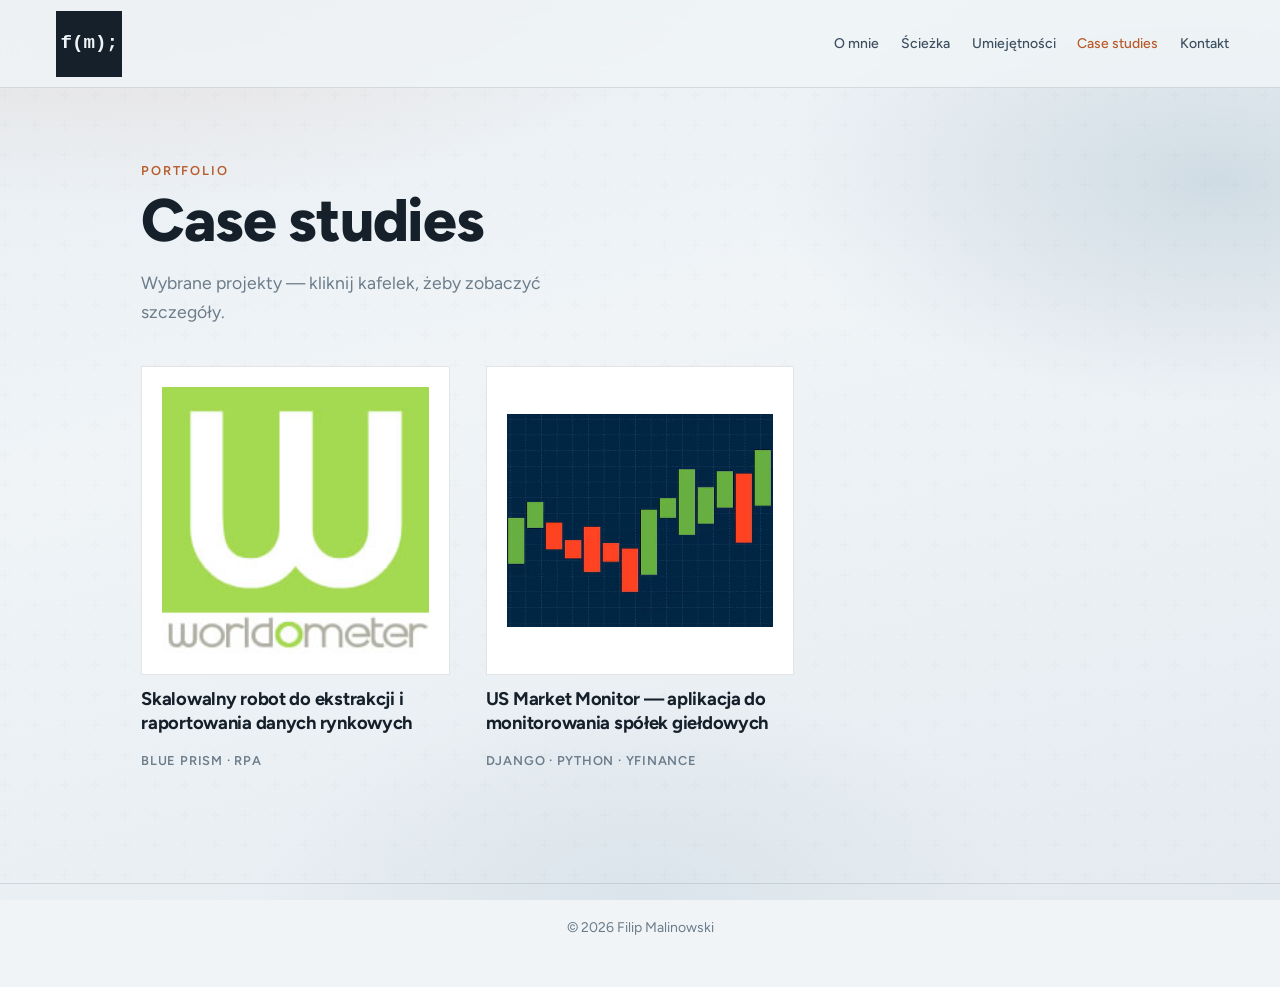
==== commit cd97b028: "Rozwiązanie konfliktów i usunięcie markerów HEAD" ====
--- a/case-studies.html
+++ b/case-studies.html
@@ -1,4 +1,3 @@
-<<<<<<< HEAD
 <!DOCTYPE html>
 <html lang="pl">
 <head>
@@ -59,59 +58,4 @@
     document.getElementById("year").textContent = new Date().getFullYear();
   </script>
 </body>
-</html>
-=======
-<!DOCTYPE html>
-<html lang="pl">
-<head>
-  <meta charset="UTF-8">
-  <meta name="viewport" content="width=device-width, initial-scale=1.0">
-  <title>Case studies — Filip Malinowski</title>
-  <meta name="description" content="Wybrane projekty i realizacje Filipa Malinowskiego.">
-  <link rel="preconnect" href="https://fonts.googleapis.com">
-  <link rel="preconnect" href="https://fonts.gstatic.com" crossorigin>
-  <link href="https://fonts.googleapis.com/css2?family=Figtree:wght@400;500;600;700;800&display=swap" rel="stylesheet">
-  <link rel="stylesheet" href="style.css">
-</head>
-<body>
-  <div class="page-bg" aria-hidden="true"></div>
-
-  <header class="site-header">
-    <a class="logo" href="index.html">f(m);</a>
-    <nav class="nav" aria-label="Główne">
-      <a href="index.html#o-mnie">O mnie</a>
-      <a href="index.html#sciezka">Ścieżka</a>
-      <a href="index.html#umiejetnosci">Umiejętności</a>
-      <a href="case-studies.html" aria-current="page">Case studies</a>
-      <a href="index.html#kontakt">Kontakt</a>
-    </nav>
-  </header>
-
-  <main class="page-main cs-page">
-    <header class="page-hero">
-      <p class="eyebrow">Portfolio</p>
-      <h1>Case studies</h1>
-      <p class="page-lead">Wybrane projekty — kliknij kafelek, żeby zobaczyć szczegóły.</p>
-    </header>
-
-    <section class="section cs-tiles" aria-label="Lista projektów">
-      <a class="cs-tile" href="cs1.html">
-        <div class="cs-tile-media">
-          <img src="assets/Case_studies/cs1/worldometers-fb.jpg" alt="" width="640" height="360">
-        </div>
-        <h2 class="cs-tile-title">Skalowalny robot do ekstrakcji i raportowania danych rynkowych</h2>
-        <p class="cs-tile-tag">Blue Prism · RPA</p>
-      </a>
-    </section>
-  </main>
-
-  <footer class="site-footer">
-    <p>© <span id="year"></span> Filip Malinowski</p>
-  </footer>
-
-  <script>
-    document.getElementById("year").textContent = new Date().getFullYear();
-  </script>
-</body>
-</html>
->>>>>>> 234bb90a1bbd57522da393de5057ad43c62b97d8
+</html>
--- a/style.css
+++ b/style.css
@@ -1,4 +1,3 @@
-<<<<<<< HEAD
 /* Filip Malinowski — CV page
    Direction: cool graphite + copper accent, process-flow atmosphere */
 
@@ -1275,1233 +1274,4 @@
   .skills-icons {
     grid-template-columns: repeat(2, minmax(0, 1fr));
   }
-}
-=======
-/* Filip Malinowski — CV page
-   Direction: cool graphite + copper accent, process-flow atmosphere */
-
-:root {
-  --ink: #15202b;
-  --ink-soft: #3d4f5f;
-  --muted: #6b7c8a;
-  --paper: #f0f4f7;
-  --paper-deep: #d9e3ea;
-  --accent: #b85a2a;
-  --accent-deep: #8f431c;
-  --line: rgba(21, 32, 43, 0.12);
-  --header-h: 5.5rem;
-  --ease: cubic-bezier(0.22, 1, 0.36, 1);
-  --font-logo: Consolas, "Cascadia Code", "Cascadia Mono", "Courier New", monospace;
-  --font-display: "Figtree", sans-serif;
-  --font-body: "Figtree", sans-serif;
-}
-
-*,
-*::before,
-*::after {
-  box-sizing: border-box;
-  margin: 0;
-  padding: 0;
-}
-
-html {
-  scroll-behavior: smooth;
-}
-
-body {
-  font-family: var(--font-body);
-  font-size: 1.0625rem;
-  line-height: 1.65;
-  color: var(--ink);
-  background: var(--paper);
-  min-height: 100vh;
-  overflow-x: hidden;
-}
-
-.page-bg {
-  position: fixed;
-  inset: 0;
-  z-index: -1;
-  background:
-    radial-gradient(ellipse 90% 60% at 10% -10%, rgba(184, 90, 42, 0.14), transparent 55%),
-    radial-gradient(ellipse 70% 50% at 95% 20%, rgba(61, 110, 140, 0.18), transparent 50%),
-    radial-gradient(ellipse 50% 40% at 50% 100%, rgba(217, 227, 234, 0.9), transparent 60%),
-    linear-gradient(165deg, #e8eef3 0%, #f0f4f7 40%, #e4ebf0 100%);
-}
-
-.page-bg::after {
-  content: "";
-  position: absolute;
-  inset: 0;
-  opacity: 0.35;
-  background-image: url("data:image/svg+xml,%3Csvg width='60' height='60' viewBox='0 0 60 60' xmlns='http://www.w3.org/2000/svg'%3E%3Cg fill='none' fill-rule='evenodd'%3E%3Cg fill='%2315202b' fill-opacity='0.04'%3E%3Cpath d='M36 34v-4h-2v4h-4v2h4v4h2v-4h4v-2h-4zm0-30V0h-2v4h-4v2h4v4h2V6h4V4h-4zM6 34v-4H4v4H0v2h4v4h2v-4h4v-2H6zM6 4V0H4v4H0v2h4v4h2V6h4V4H6z'/%3E%3C/g%3E%3C/g%3E%3C/svg%3E");
-}
-
-a {
-  color: inherit;
-  text-decoration-thickness: 1px;
-  text-underline-offset: 0.2em;
-  transition: color 0.25s var(--ease);
-}
-
-a:hover {
-  color: var(--accent);
-}
-
-img {
-  max-width: 100%;
-  display: block;
-}
-
-ul {
-  list-style: none;
-}
-
-/* —— Header —— */
-.site-header {
-  position: sticky;
-  top: 0;
-  z-index: 50;
-  display: flex;
-  align-items: center;
-  justify-content: space-between;
-  gap: 1.5rem;
-  height: var(--header-h);
-  padding: 0 clamp(1.25rem, 4vw, 3.5rem);
-  background: rgba(240, 244, 247, 0.82);
-  backdrop-filter: blur(12px);
-  border-bottom: 1px solid var(--line);
-}
-
-.logo {
-  font-family: var(--font-logo);
-  font-weight: 700;
-  font-size: 1.2rem;
-  letter-spacing: 0;
-  text-decoration: none;
-  color: #f0f4f7;
-  background: var(--ink);
-  width: 4.125rem;
-  height: 4.125rem;
-  margin: 5px;
-  display: inline-flex;
-  align-items: center;
-  justify-content: center;
-  flex-shrink: 0;
-  transition: background 0.25s var(--ease), color 0.25s var(--ease);
-}
-
-.logo:hover {
-  background: var(--accent);
-  color: #fff;
-}
-
-.nav {
-  display: flex;
-  flex-wrap: wrap;
-  justify-content: flex-end;
-  gap: 0.35rem 1.35rem;
-}
-
-.nav a {
-  font-size: 0.875rem;
-  font-weight: 500;
-  color: var(--ink-soft);
-  text-decoration: none;
-}
-
-.nav a:hover {
-  color: var(--accent);
-}
-
-/* —— Hero —— */
-.hero {
-  display: grid;
-  grid-template-columns: 1.15fr 0.85fr;
-  gap: clamp(2rem, 5vw, 4rem);
-  align-items: center;
-  min-height: calc(100vh - var(--header-h));
-  padding: clamp(2.5rem, 6vw, 5rem) clamp(1.25rem, 4vw, 3.5rem);
-  animation: fade-up 0.9s var(--ease) both;
-}
-
-.hero-brand {
-  font-family: var(--font-display);
-  font-weight: 800;
-  font-size: clamp(2.75rem, 6.5vw, 4.75rem);
-  line-height: 0.95;
-  letter-spacing: -0.03em;
-  color: var(--ink);
-  margin-bottom: 1.25rem;
-  animation: fade-up 0.9s var(--ease) 0.08s both;
-}
-
-.hero h1 {
-  font-family: var(--font-display);
-  font-weight: 700;
-  font-size: clamp(1.35rem, 2.8vw, 1.85rem);
-  line-height: 1.25;
-  letter-spacing: -0.02em;
-  color: var(--ink-soft);
-  max-width: 22ch;
-  margin-bottom: 1.25rem;
-  animation: fade-up 0.9s var(--ease) 0.16s both;
-}
-
-.hero-lead {
-  max-width: 36ch;
-  color: var(--muted);
-  margin-bottom: 2rem;
-  animation: fade-up 0.9s var(--ease) 0.24s both;
-}
-
-.hero-actions {
-  display: flex;
-  flex-wrap: wrap;
-  gap: 0.75rem 1rem;
-  animation: fade-up 0.9s var(--ease) 0.32s both;
-}
-
-.btn {
-  display: inline-flex;
-  align-items: center;
-  justify-content: center;
-  padding: 0.85rem 1.5rem;
-  font-family: var(--font-body);
-  font-size: 0.95rem;
-  font-weight: 600;
-  text-decoration: none;
-  border: 1.5px solid transparent;
-  transition: background 0.3s var(--ease), color 0.3s var(--ease), border-color 0.3s var(--ease), transform 0.3s var(--ease);
-}
-
-.btn:hover {
-  transform: translateY(-2px);
-}
-
-.btn-primary {
-  background: var(--accent);
-  color: #fff;
-}
-
-.btn-primary:hover {
-  background: var(--accent-deep);
-  color: #fff;
-}
-
-.btn-ghost {
-  background: transparent;
-  border-color: var(--ink);
-  color: var(--ink);
-}
-
-.btn-ghost:hover {
-  border-color: var(--accent);
-  color: var(--accent);
-}
-
-.btn-download {
-  gap: 0.55rem;
-  background: var(--ink);
-  border-color: var(--ink);
-  color: #f0f4f7;
-}
-
-.btn-download:hover {
-  background: var(--accent);
-  border-color: var(--accent);
-  color: #fff;
-}
-
-.btn-icon {
-  flex-shrink: 0;
-}
-
-.hero-visual {
-  position: relative;
-  height: min(62vh, 480px);
-  min-height: 280px;
-  color: var(--accent);
-  animation: fade-in 1.1s var(--ease) 0.2s both;
-}
-
-.flow-grid {
-  position: absolute;
-  inset: 8% 5%;
-  display: grid;
-  grid-template-columns: repeat(3, 1fr);
-  grid-template-rows: repeat(3, 1fr);
-  gap: 1rem;
-}
-
-.flow-grid span {
-  background: linear-gradient(145deg, rgba(61, 110, 140, 0.12), rgba(184, 90, 42, 0.08));
-  border: 1px solid var(--line);
-  transform-origin: center;
-  animation: block-pulse 4.5s var(--ease) infinite;
-}
-
-.flow-grid span:nth-child(1) { animation-delay: 0s; }
-.flow-grid span:nth-child(2) { animation-delay: 0.35s; }
-.flow-grid span:nth-child(3) { animation-delay: 0.7s; }
-.flow-grid span:nth-child(4) { animation-delay: 0.2s; }
-.flow-grid span:nth-child(5) {
-  background: linear-gradient(145deg, rgba(184, 90, 42, 0.22), rgba(61, 110, 140, 0.1));
-  animation-delay: 0.55s;
-}
-.flow-grid span:nth-child(6) { animation-delay: 0.9s; }
-.flow-grid span:nth-child(7) { animation-delay: 0.4s; }
-.flow-grid span:nth-child(8) { animation-delay: 0.75s; }
-.flow-grid span:nth-child(9) { animation-delay: 1.1s; }
-
-.flow-lines {
-  position: absolute;
-  inset: 0;
-  width: 100%;
-  height: 100%;
-  opacity: 0.55;
-  animation: draw-flow 2.2s var(--ease) 0.4s both;
-}
-
-.flow-lines path {
-  stroke-dasharray: 600;
-  stroke-dashoffset: 600;
-  animation: stroke-draw 2s var(--ease) 0.5s forwards;
-}
-
-.flow-lines path:nth-of-type(2) {
-  animation-delay: 0.9s;
-}
-
-/* —— Sections —— */
-.section {
-  padding: clamp(1.75rem, 4vw, 3rem) clamp(1.25rem, 4vw, 3.5rem);
-  max-width: 1100px;
-  margin: 0 auto;
-}
-
-.section-head {
-  margin-bottom: 2rem;
-}
-
-.eyebrow {
-  font-size: 0.8rem;
-  font-weight: 600;
-  letter-spacing: 0.14em;
-  text-transform: uppercase;
-  color: var(--accent);
-  margin-bottom: 0.5rem;
-}
-
-.section-head h2 {
-  font-family: var(--font-display);
-  font-weight: 700;
-  font-size: clamp(1.75rem, 3.5vw, 2.35rem);
-  letter-spacing: -0.02em;
-  line-height: 1.15;
-}
-
-.about-text {
-  max-width: 58ch;
-  color: var(--ink-soft);
-  font-size: 1.1rem;
-}
-
-.about-layout {
-  display: grid;
-  grid-template-columns: 1fr minmax(200px, 280px);
-  gap: clamp(1.75rem, 4vw, 3rem);
-  align-items: center;
-}
-
-.about-photo {
-  margin: 0;
-  justify-self: end;
-}
-
-.about-photo img {
-  width: 100%;
-  height: auto;
-  aspect-ratio: 4 / 5;
-  object-fit: cover;
-  object-position: center top;
-  border-radius: 1.25rem;
-  display: block;
-}
-
-/* —— Path / milestones —— */
-.path-lead {
-  margin-top: 0.75rem;
-  color: var(--muted);
-  max-width: 40ch;
-}
-
-.milestones {
-  list-style: none;
-  display: flex;
-  flex-direction: column;
-  gap: 0.35rem;
-  border-left: 2px solid var(--line);
-  margin-left: 0.7rem;
-  padding-left: 0;
-}
-
-.milestone {
-  position: relative;
-  padding-left: clamp(1.5rem, 3vw, 2.25rem);
-}
-
-.milestone-toggle {
-  width: 100%;
-  display: grid;
-  grid-template-columns: 1fr auto;
-  gap: 0.75rem 1rem;
-  align-items: start;
-  padding: 1rem 0.35rem 1rem 0;
-  border: none;
-  background: transparent;
-  text-align: left;
-  cursor: pointer;
-  color: inherit;
-  font-family: inherit;
-  transition: color 0.25s var(--ease);
-}
-
-.milestone-toggle:hover .milestone-title {
-  color: var(--accent);
-}
-
-.milestone-dot {
-  position: absolute;
-  left: -0.7rem;
-  top: 1.35rem;
-  width: 14px;
-  height: 14px;
-  margin-left: -7px;
-  border-radius: 50%;
-  background: var(--paper);
-  border: 2.5px solid var(--accent);
-  box-sizing: border-box;
-  transition: transform 0.4s var(--ease), background 0.35s var(--ease), box-shadow 0.4s var(--ease);
-  z-index: 1;
-}
-
-.milestone[data-type="edu"] .milestone-dot {
-  border-color: #3d6e8c;
-}
-
-.milestone.is-open .milestone-dot {
-  background: var(--accent);
-  transform: scale(1.35);
-  box-shadow: 0 0 0 6px rgba(184, 90, 42, 0.18);
-}
-
-.milestone[data-type="edu"].is-open .milestone-dot {
-  background: #3d6e8c;
-  box-shadow: 0 0 0 6px rgba(61, 110, 140, 0.18);
-}
-
-.milestone-summary {
-  display: flex;
-  flex-direction: column;
-  gap: 0.3rem;
-  min-width: 0;
-}
-
-.milestone-top {
-  display: flex;
-  flex-wrap: wrap;
-  align-items: center;
-  gap: 0.5rem 0.75rem;
-}
-
-.milestone-top time {
-  font-size: 0.85rem;
-  font-weight: 600;
-  color: var(--accent);
-}
-
-.milestone[data-type="edu"] .milestone-top time {
-  color: #3d6e8c;
-}
-
-.milestone-badge {
-  font-size: 0.7rem;
-  font-weight: 600;
-  letter-spacing: 0.08em;
-  text-transform: uppercase;
-  color: var(--muted);
-  border: 1px solid var(--line);
-  padding: 0.15rem 0.45rem;
-}
-
-.milestone-title {
-  font-family: var(--font-display);
-  font-size: clamp(1.05rem, 2.2vw, 1.25rem);
-  font-weight: 700;
-  line-height: 1.3;
-  color: var(--ink);
-  transition: color 0.25s var(--ease);
-}
-
-.milestone-place {
-  font-size: 0.92rem;
-  color: var(--muted);
-  line-height: 1.4;
-}
-
-.milestone-chevron {
-  width: 1.35rem;
-  height: 1.35rem;
-  margin-top: 0.15rem;
-  position: relative;
-  flex-shrink: 0;
-  transition: transform 0.4s var(--ease);
-}
-
-.milestone-chevron::before,
-.milestone-chevron::after {
-  content: "";
-  position: absolute;
-  top: 50%;
-  left: 50%;
-  background: var(--ink-soft);
-  transition: transform 0.4s var(--ease), opacity 0.3s var(--ease);
-}
-
-.milestone-chevron::before {
-  width: 12px;
-  height: 2px;
-  transform: translate(-50%, -50%);
-}
-
-.milestone-chevron::after {
-  width: 2px;
-  height: 12px;
-  transform: translate(-50%, -50%);
-}
-
-.milestone.is-open .milestone-chevron {
-  transform: rotate(90deg);
-}
-
-.milestone.is-open .milestone-chevron::after {
-  opacity: 0;
-  transform: translate(-50%, -50%) scaleY(0);
-}
-
-.milestone-panel {
-  display: grid;
-  grid-template-rows: 0fr;
-  transition: grid-template-rows 0.45s var(--ease);
-}
-
-.milestone.is-open .milestone-panel {
-  grid-template-rows: 1fr;
-}
-
-.milestone-panel-inner {
-  overflow: hidden;
-  min-height: 0;
-}
-
-.milestone-panel-inner ul {
-  display: flex;
-  flex-direction: column;
-  gap: 0.5rem;
-  padding: 0 0 1.35rem;
-  opacity: 0;
-  transform: translateY(-0.5rem);
-  transition: opacity 0.35s var(--ease) 0.05s, transform 0.4s var(--ease) 0.05s;
-}
-
-.milestone.is-open .milestone-panel-inner ul {
-  opacity: 1;
-  transform: translateY(0);
-}
-
-.milestone-panel-inner li {
-  position: relative;
-  padding-left: 1.1rem;
-  color: var(--ink-soft);
-  font-size: 0.98rem;
-}
-
-.milestone-panel-inner li::before {
-  content: "";
-  position: absolute;
-  left: 0;
-  top: 0.7em;
-  width: 0.4rem;
-  height: 1.5px;
-  background: var(--accent);
-}
-
-.milestone[data-type="edu"] .milestone-panel-inner li::before {
-  background: #3d6e8c;
-}
-
-/* —— Skills —— */
-.skills-lead {
-  margin-top: 0.75rem;
-  color: var(--muted);
-  max-width: 40ch;
-}
-
-.skills-icons {
-  display: grid;
-  grid-template-columns: repeat(6, minmax(0, 1fr));
-  gap: clamp(1.25rem, 3vw, 2rem);
-  list-style: none;
-  margin-top: 0.5rem;
-}
-
-.skills-icons li {
-  display: flex;
-  flex-direction: column;
-  align-items: center;
-  gap: 0.75rem;
-  text-align: center;
-}
-
-.skills-icons img {
-  width: 3.5rem;
-  height: 3.5rem;
-  object-fit: contain;
-  display: block;
-  transition: transform 0.35s var(--ease);
-}
-
-.skills-icons li:hover img {
-  transform: translateY(-4px);
-}
-
-.skills-icons span {
-  font-family: var(--font-display);
-  font-size: 0.95rem;
-  font-weight: 600;
-  color: var(--ink-soft);
-}
-
-/* —— Contact —— */
-.contact {
-  max-width: 1100px;
-}
-
-.contact-lead {
-  margin-top: 0.75rem;
-  color: var(--muted);
-  max-width: 36ch;
-}
-
-.contact-layout {
-  display: grid;
-  grid-template-columns: minmax(18rem, 1.2fr) minmax(12rem, 0.8fr);
-  gap: clamp(2rem, 5vw, 3.5rem);
-  align-items: start;
-  max-width: none;
-}
-
-.contact-list {
-  display: flex;
-  flex-direction: column;
-  gap: 1.5rem;
-  margin-top: 0;
-}
-
-.contact-list li {
-  display: flex;
-  flex-direction: column;
-  gap: 0.35rem;
-  padding-bottom: 1.25rem;
-  border-bottom: 1px solid var(--line);
-}
-
-.contact-list span {
-  font-size: 0.8rem;
-  font-weight: 600;
-  letter-spacing: 0.08em;
-  text-transform: uppercase;
-  color: var(--muted);
-}
-
-.contact-list a {
-  font-family: var(--font-display);
-  font-weight: 600;
-  font-size: 1.15rem;
-  text-decoration: none;
-}
-
-.contact-list a:hover {
-  color: var(--accent);
-}
-
-.contact-form {
-  display: flex;
-  flex-direction: column;
-  gap: 1.25rem;
-  padding: clamp(1.25rem, 3vw, 1.75rem);
-  border: 1.5px solid var(--line);
-}
-
-.form-row {
-  display: flex;
-  flex-direction: column;
-  gap: 0.4rem;
-}
-
-.form-row label {
-  font-size: 0.8rem;
-  font-weight: 600;
-  letter-spacing: 0.08em;
-  text-transform: uppercase;
-  color: var(--muted);
-}
-
-.form-row input,
-.form-row textarea {
-  font-family: var(--font-body);
-  font-size: 1rem;
-  color: var(--ink);
-  background: transparent;
-  border: none;
-  border-bottom: 1.5px solid var(--line);
-  padding: 0.65rem 0;
-  outline: none;
-  resize: vertical;
-  transition: border-color 0.25s var(--ease);
-}
-
-.form-row input::placeholder,
-.form-row textarea::placeholder {
-  color: rgba(107, 124, 138, 0.55);
-}
-
-.form-row input:focus,
-.form-row textarea:focus {
-  border-bottom-color: var(--accent);
-}
-
-.form-honey {
-  position: absolute;
-  left: -9999px;
-  opacity: 0;
-  height: 0;
-  width: 0;
-  pointer-events: none;
-}
-
-.contact-form .btn {
-  align-self: flex-start;
-  margin-top: 0.25rem;
-  cursor: pointer;
-  border: none;
-}
-
-.contact-form .btn:disabled {
-  opacity: 0.65;
-  cursor: wait;
-  transform: none;
-}
-
-.form-status {
-  font-size: 0.95rem;
-  color: var(--ink-soft);
-}
-
-.form-status.is-success {
-  color: #2f6b4f;
-}
-
-.form-status.is-error {
-  color: #a33b2b;
-}
-
-/* —— Case studies page —— */
-.page-main {
-  padding-bottom: clamp(2rem, 5vw, 4rem);
-}
-
-.page-hero {
-  padding: clamp(2.5rem, 6vw, 4.5rem) clamp(1.25rem, 4vw, 3.5rem) clamp(1.5rem, 3vw, 2rem);
-  max-width: 1100px;
-  margin: 0 auto;
-  animation: fade-up 0.8s var(--ease) both;
-}
-
-.page-hero h1 {
-  font-family: var(--font-display);
-  font-weight: 800;
-  font-size: clamp(2.4rem, 5.5vw, 3.75rem);
-  letter-spacing: -0.02em;
-  line-height: 1.05;
-  margin-bottom: 1rem;
-}
-
-.page-lead {
-  max-width: 42ch;
-  color: var(--muted);
-  font-size: 1.1rem;
-}
-
-.nav a[aria-current="page"] {
-  color: var(--accent);
-}
-
-.cs-tiles {
-  display: grid;
-  grid-template-columns: repeat(auto-fill, minmax(min(100%, 300px), 1fr));
-  gap: clamp(1.5rem, 3vw, 2.25rem);
-  max-width: 1100px;
-  padding-top: 0.5rem;
-}
-
-.cs-tile {
-  display: flex;
-  flex-direction: column;
-  gap: 0.85rem;
-  text-decoration: none;
-  color: inherit;
-  outline: none;
-  transition: transform 0.35s var(--ease);
-}
-
-.cs-tile:hover,
-.cs-tile:focus-visible {
-  transform: translateY(-4px);
-}
-
-.cs-tile-media {
-  position: relative;
-  overflow: hidden;
-  aspect-ratio: 1 / 1;
-  background: #fff;
-  border: 1.5px solid var(--line);
-  display: flex;
-  align-items: center;
-  justify-content: center;
-  padding: 1.25rem;
-  transition: border-color 0.35s var(--ease), box-shadow 0.35s var(--ease);
-}
-
-.cs-tile:hover .cs-tile-media,
-.cs-tile:focus-visible .cs-tile-media {
-  border-color: var(--accent);
-  box-shadow: 0 0 0 3px rgba(184, 90, 42, 0.18);
-}
-
-.cs-tile-media img {
-  width: 100%;
-  height: 100%;
-  object-fit: contain;
-  display: block;
-  transition: transform 0.5s var(--ease), filter 0.35s var(--ease);
-}
-
-.cs-tile:hover .cs-tile-media img,
-.cs-tile:focus-visible .cs-tile-media img {
-  transform: scale(1.03);
-  filter: brightness(1.04);
-}
-
-.cs-tile-title {
-  font-family: var(--font-display);
-  font-size: 1.15rem;
-  font-weight: 700;
-  line-height: 1.3;
-  letter-spacing: -0.015em;
-  color: var(--ink);
-  transition: color 0.25s var(--ease);
-}
-
-.cs-tile:hover .cs-tile-title,
-.cs-tile:focus-visible .cs-tile-title {
-  color: var(--accent);
-}
-
-.cs-tile-tag {
-  font-size: 0.8rem;
-  font-weight: 600;
-  letter-spacing: 0.06em;
-  text-transform: uppercase;
-  color: var(--muted);
-}
-
-/* —— Case study detail —— */
-.cs-detail-top {
-  max-width: 1100px;
-  padding-bottom: 0;
-}
-
-.cs-detail-top .cs-back {
-  margin-bottom: 0;
-}
-
-.cs-layout {
-  display: grid;
-  grid-template-columns: minmax(10rem, 13rem) minmax(0, 1fr);
-  gap: clamp(1rem, 2.5vw, 1.75rem);
-  align-items: start;
-  max-width: 1200px;
-  padding-top: 1.5rem;
-}
-
-.cs-toc {
-  position: sticky;
-  top: calc(var(--header-h) + 1.25rem);
-}
-
-.cs-toc-label {
-  font-size: 0.75rem;
-  font-weight: 600;
-  letter-spacing: 0.12em;
-  text-transform: uppercase;
-  color: var(--muted);
-  margin-bottom: 1rem;
-}
-
-.cs-toc-nav {
-  list-style: none;
-  display: flex;
-  flex-direction: column;
-  gap: 0.65rem;
-  border-left: 2px solid var(--line);
-  padding-left: 1rem;
-}
-
-.cs-toc-nav a {
-  display: block;
-  font-size: 0.92rem;
-  font-weight: 500;
-  line-height: 1.35;
-  color: var(--ink-soft);
-  text-decoration: none;
-  transition: color 0.25s var(--ease);
-}
-
-.cs-toc-nav a:hover {
-  color: var(--accent);
-}
-
-.cs-back {
-  display: inline-block;
-  font-size: 0.9rem;
-  font-weight: 600;
-  color: var(--muted);
-  text-decoration: none;
-  margin-bottom: 1.75rem;
-  transition: color 0.25s var(--ease);
-}
-
-.cs-back:hover {
-  color: var(--accent);
-}
-
-.cs-article .case-tag {
-  display: inline-block;
-  font-size: 0.7rem;
-  font-weight: 600;
-  letter-spacing: 0.1em;
-  text-transform: uppercase;
-  color: var(--accent);
-  border: 1px solid rgba(184, 90, 42, 0.35);
-  padding: 0.2rem 0.5rem;
-  margin-bottom: 1rem;
-}
-
-.cs-article-header {
-  display: grid;
-  grid-template-columns: minmax(0, 1fr) minmax(9rem, 11rem);
-  gap: clamp(1.25rem, 3vw, 2rem);
-  align-items: start;
-  margin-bottom: 2rem;
-}
-
-.cs-article-header h1 {
-  font-family: var(--font-display);
-  font-size: clamp(1.6rem, 3.5vw, 2.35rem);
-  font-weight: 700;
-  letter-spacing: -0.02em;
-  line-height: 1.2;
-  margin: 0;
-}
-
-.cs-hero-image {
-  margin: 0;
-  padding: 0.85rem;
-  background: #fff;
-  border: 1.5px solid var(--line);
-  align-self: start;
-}
-
-.cs-hero-image img {
-  width: 100%;
-  height: auto;
-  display: block;
-  object-fit: contain;
-}
-
-.cs-body {
-  display: flex;
-  flex-direction: column;
-  gap: 1.75rem;
-  min-width: 0;
-}
-
-.cs-content-row {
-  display: grid;
-  grid-template-columns: minmax(0, 1fr) minmax(11rem, 15rem);
-  gap: clamp(1rem, 2.5vw, 1.75rem);
-  align-items: start;
-}
-
-.cs-diagram {
-  margin: 0;
-  position: sticky;
-  top: calc(var(--header-h) + 1rem);
-}
-
-.cs-diagram img {
-  width: 100%;
-  height: auto;
-  display: block;
-  background: transparent;
-}
-
-.cs-result {
-  margin: clamp(2rem, 4vw, 2.75rem) 0 0;
-}
-
-.cs-result figcaption {
-  font-size: 0.8rem;
-  font-weight: 600;
-  letter-spacing: 0.08em;
-  text-transform: uppercase;
-  color: var(--muted);
-  margin-bottom: 0.75rem;
-}
-
-.cs-result img {
-  width: 100%;
-  height: auto;
-  display: block;
-  border: 1.5px solid var(--line);
-  background: #fff;
-}
-
-.cs-body section {
-  scroll-margin-top: calc(var(--header-h) + 1rem);
-}
-
-.cs-body h2 {
-  font-family: var(--font-display);
-  font-size: 1.15rem;
-  font-weight: 700;
-  margin-bottom: 0.65rem;
-  color: var(--ink);
-}
-
-.cs-body p {
-  color: var(--ink-soft);
-  font-size: 1.05rem;
-  max-width: 58ch;
-}
-
-.cs-body code {
-  font-family: var(--font-logo);
-  font-size: 0.88em;
-  color: var(--ink);
-  background: rgba(21, 32, 43, 0.06);
-  padding: 0.1em 0.35em;
-}
-
-.cs-cta {
-  margin-top: clamp(2.5rem, 5vw, 3.5rem);
-  padding: clamp(1.5rem, 3.5vw, 2rem);
-  border: 1.5px solid var(--line);
-  display: grid;
-  grid-template-columns: 1fr auto;
-  gap: 1rem 1.5rem;
-  align-items: end;
-}
-
-.cs-cta .eyebrow {
-  grid-column: 1 / -1;
-  margin-bottom: 0;
-}
-
-.cs-cta h2 {
-  font-family: var(--font-display);
-  font-size: clamp(1.35rem, 2.8vw, 1.75rem);
-  font-weight: 700;
-  letter-spacing: -0.02em;
-  margin: 0;
-  grid-column: 1;
-}
-
-.cs-cta p:not(.eyebrow) {
-  color: var(--ink-soft);
-  max-width: 40ch;
-  margin: 0;
-  grid-column: 1;
-}
-
-.cs-cta .btn {
-  text-decoration: none;
-  justify-self: end;
-  align-self: center;
-  grid-column: 2;
-  grid-row: 2 / 4;
-}
-
-@media (max-width: 640px) {
-  .cs-cta {
-    grid-template-columns: 1fr;
-  }
-
-  .cs-cta .btn {
-    grid-column: 1;
-    grid-row: auto;
-    justify-self: start;
-  }
-}
-
-/* —— Footer —— */
-.site-footer {
-  padding: 2rem clamp(1.25rem, 4vw, 3.5rem) 3rem;
-  border-top: 1px solid var(--line);
-  text-align: center;
-}
-
-.site-footer p {
-  font-size: 0.875rem;
-  color: var(--muted);
-}
-
-/* —— Motion —— */
-@keyframes fade-up {
-  from {
-    opacity: 0;
-    transform: translateY(1.25rem);
-  }
-  to {
-    opacity: 1;
-    transform: translateY(0);
-  }
-}
-
-@keyframes fade-in {
-  from { opacity: 0; }
-  to { opacity: 1; }
-}
-
-@keyframes block-pulse {
-  0%, 100% { opacity: 0.55; transform: scale(1); }
-  50% { opacity: 1; transform: scale(1.02); }
-}
-
-@keyframes stroke-draw {
-  to { stroke-dashoffset: 0; }
-}
-
-@keyframes draw-flow {
-  from { opacity: 0; }
-  to { opacity: 0.55; }
-}
-
-@media (prefers-reduced-motion: reduce) {
-  html { scroll-behavior: auto; }
-
-  *,
-  *::before,
-  *::after {
-    animation-duration: 0.01ms !important;
-    animation-iteration-count: 1 !important;
-    transition-duration: 0.01ms !important;
-  }
-}
-
-/* —— Responsive —— */
-@media (max-width: 900px) {
-  .hero {
-    grid-template-columns: 1fr;
-    min-height: auto;
-    padding-top: 2.5rem;
-    padding-bottom: 2rem;
-  }
-
-  .hero-visual {
-    order: -1;
-    height: 220px;
-    min-height: 200px;
-  }
-
-  .about-layout {
-    grid-template-columns: 1fr;
-  }
-
-  .about-photo {
-    justify-self: center;
-    max-width: 220px;
-    order: -1;
-  }
-
-  .contact-layout {
-    grid-template-columns: 1fr;
-  }
-
-  .cs-layout {
-    grid-template-columns: 1fr;
-  }
-
-  .cs-toc {
-    position: static;
-    padding-bottom: 1rem;
-    border-bottom: 1px solid var(--line);
-  }
-
-  .cs-content-row {
-    grid-template-columns: 1fr;
-  }
-
-  .cs-diagram {
-    position: static;
-    max-width: 280px;
-    margin-inline: auto;
-  }
-
-  .cs-article-header {
-    grid-template-columns: 1fr;
-  }
-
-  .cs-hero-image {
-    max-width: 180px;
-  }
-
-  .skills-icons {
-    grid-template-columns: repeat(3, minmax(0, 1fr));
-  }
-}
-
-@media (max-width: 640px) {
-  .site-header {
-    flex-direction: column;
-    height: auto;
-    padding: 1rem 1.25rem;
-    align-items: flex-start;
-  }
-
-  .nav {
-    justify-content: flex-start;
-    gap: 0.5rem 1rem;
-  }
-
-  .nav a {
-    font-size: 0.8rem;
-  }
-
-  .skills-icons {
-    grid-template-columns: repeat(2, minmax(0, 1fr));
-  }
-}
->>>>>>> 234bb90a1bbd57522da393de5057ad43c62b97d8
+}
